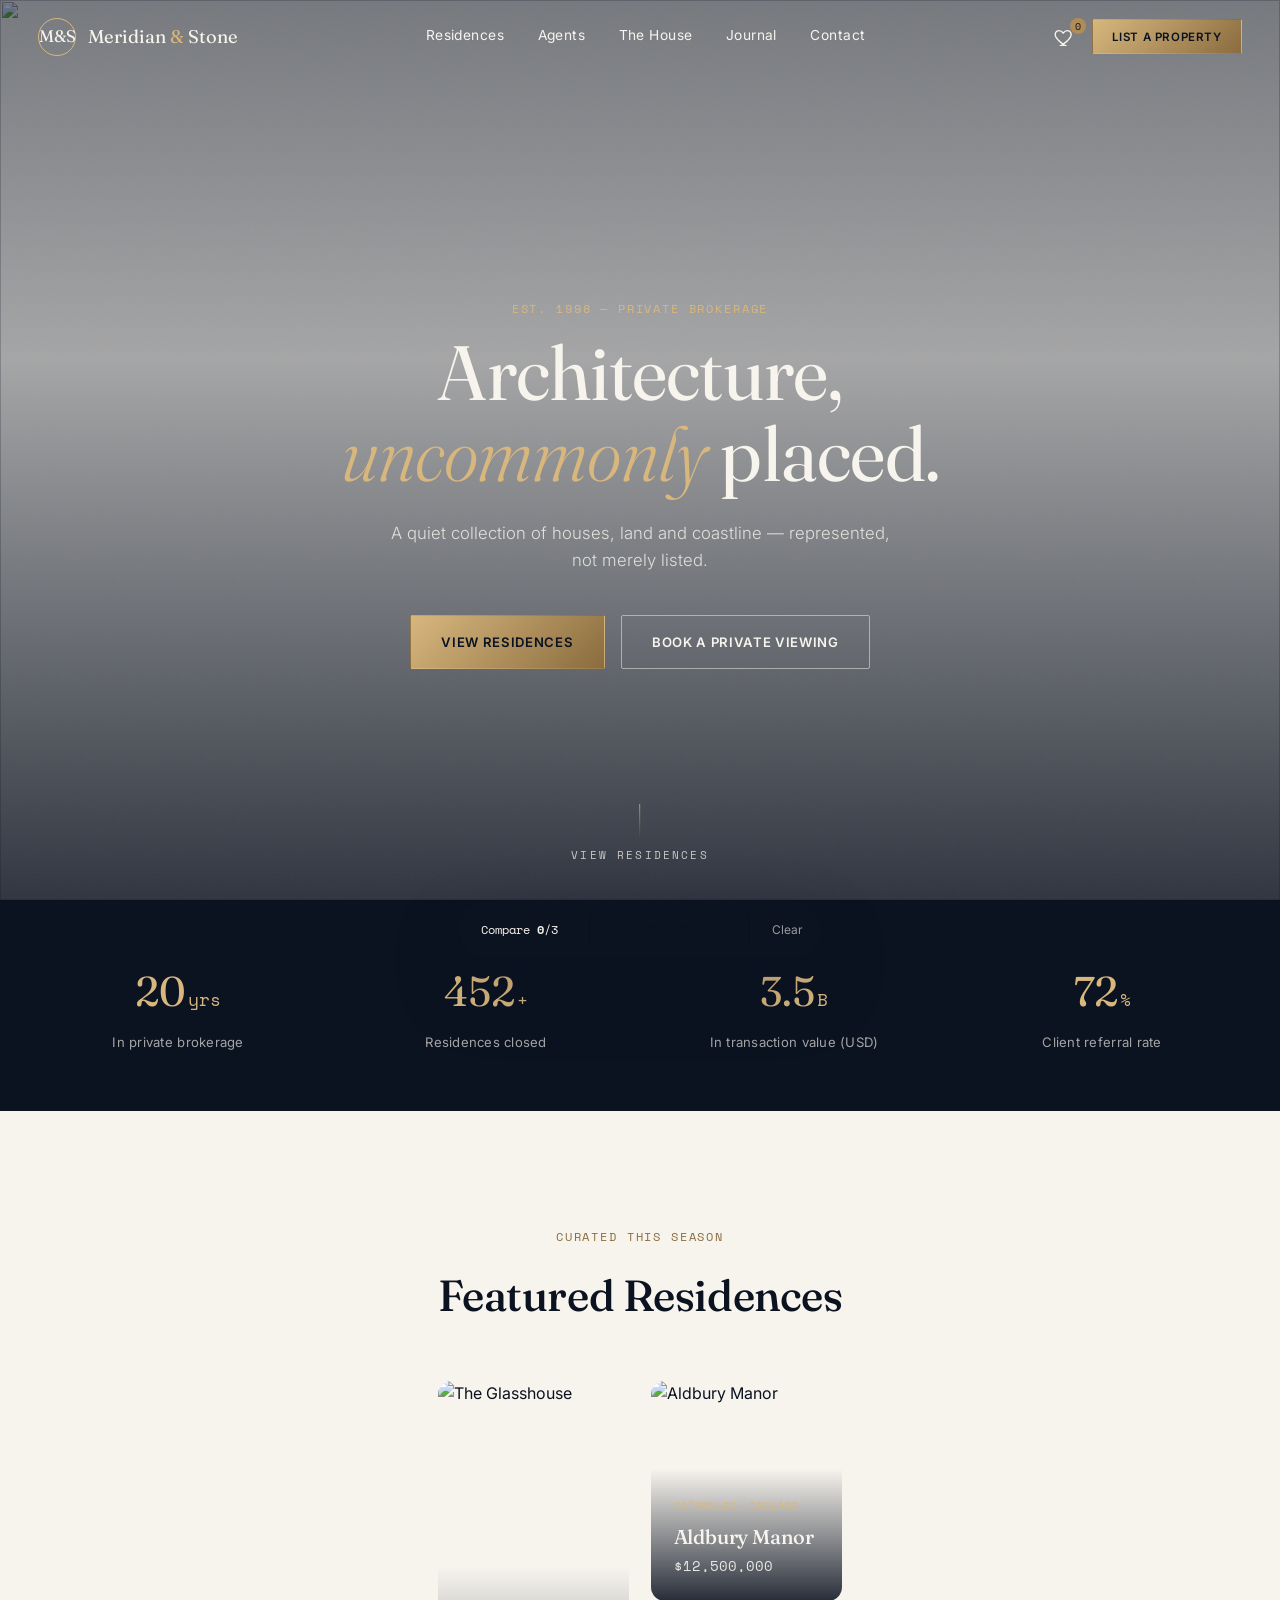
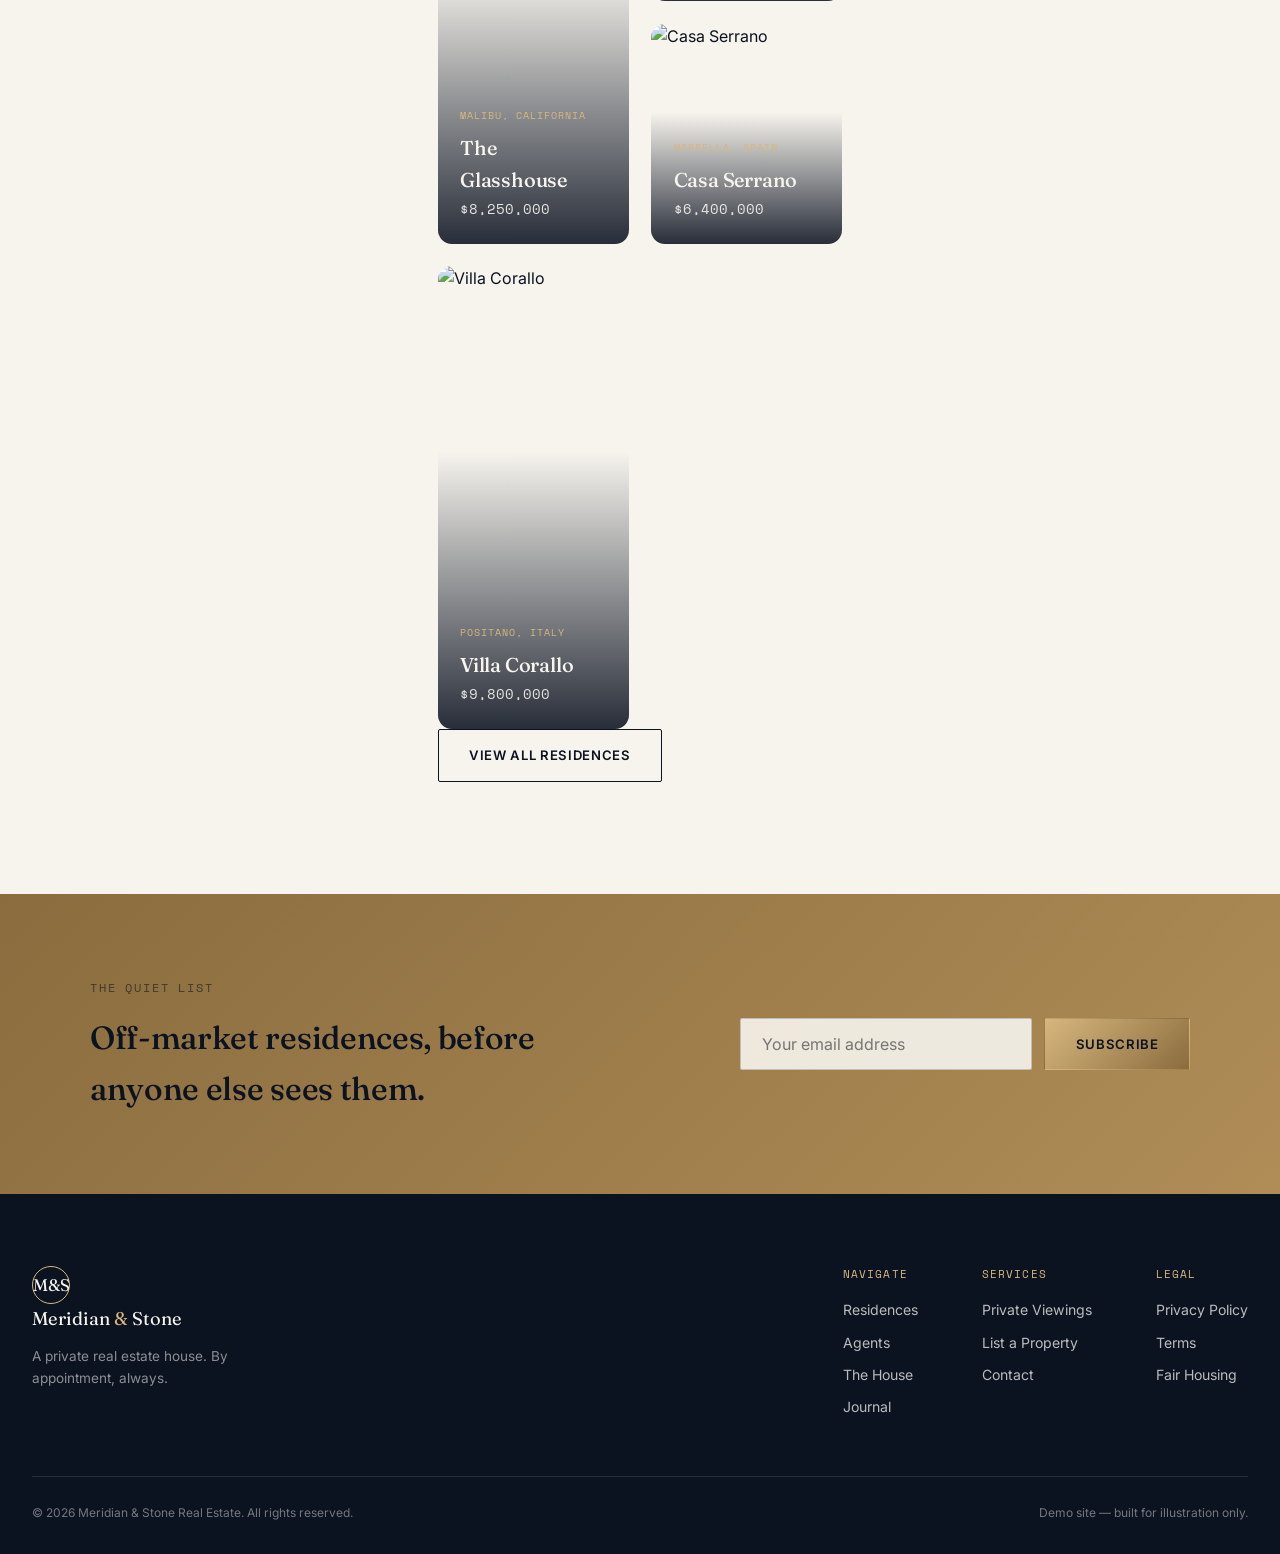
==== index.html @ effebbda "first commit" ====
<!DOCTYPE html>
<html lang="en">
<head>
<meta charset="UTF-8">
<meta name="viewport" content="width=device-width, initial-scale=1.0">
<title>Meridian &amp; Stone — Architecture, Uncommonly Placed</title>
<meta name="description" content="Meridian & Stone is a private real estate house representing the world's most considered residences.">

<!-- Google Fonts -->
<link rel="preconnect" href="https://fonts.googleapis.com">
<link rel="preconnect" href="https://fonts.gstatic.com" crossorigin>
<link href="https://fonts.googleapis.com/css2?family=Fraunces:ital,opsz,wght@0,9..144,300;0,9..144,400;0,9..144,500;0,9..144,600;1,9..144,400&family=Inter:wght@300;400;500;600;700&family=Space+Mono:wght@400;700&display=swap" rel="stylesheet">

<link rel="stylesheet" href="styles.css">
</head>
<body>

<!-- ============ LOADING SCREEN ============ -->
<div class="loader" id="loader" aria-hidden="true">
  <div class="loader__mark">
    <span class="loader__ring"></span>
    <span class="loader__glyph">M&amp;S</span>
  </div>
  <p class="loader__text">Meridian &amp; Stone</p>
</div>

<!-- ============ TOAST CONTAINER ============ -->
<div class="toast-stack" id="toastStack" aria-live="polite"></div>

<!-- ============ COMPARE DOCK ============ -->
<div class="compare-dock" id="compareDock">
  <div class="compare-dock__inner">
    <span class="compare-dock__label">Compare <strong id="compareCount">0</strong>/3</span>
    <div class="compare-dock__slots" id="compareSlots"></div>
    <button class="btn btn--ghost btn--sm" id="openCompareBtn">View comparison</button>
    <button class="compare-dock__clear" id="clearCompareBtn" aria-label="Clear comparison list">Clear</button>
  </div>
</div>

<!-- ============ NAVIGATION ============ -->
<header class="nav" id="siteNav">
  <div class="nav__inner">
    <a href="index.html" class="nav__brand">
      <span class="nav__mark">M&amp;S</span>
      <span class="nav__brandtext">Meridian <em>&amp;</em> Stone</span>
    </a>

    <nav class="nav__links" id="navLinks">
      <a href="listings.html" class="nav__link">Residences</a>
      <a href="agents.html" class="nav__link">Agents</a>
      <a href="about.html" class="nav__link">The House</a>
      <a href="journal.html" class="nav__link">Journal</a>
      <a href="contact.html" class="nav__link">Contact</a>
    </nav>

    <div class="nav__actions">
      <button class="icon-btn" id="favToggleBtn" title="View saved residences" aria-label="Saved residences">
        <svg viewBox="0 0 24 24"><path d="M12 21s-7.5-4.6-10-9.2C.4 8.4 2 5 5.4 5c2 0 3.4 1 4.6 2.6C11.2 6 12.6 5 14.6 5 18 5 19.6 8.4 18 11.8 15.5 16.4 8 21 8 21z" fill="none" stroke="currentColor" stroke-width="1.5"/></svg>
        <span class="icon-btn__count" id="favCount">0</span>
      </button>
      <button class="btn btn--brass btn--sm" id="listPropertyBtn">List a Property</button>
      <button class="nav__burger" id="navBurger" aria-label="Open menu"><span></span><span></span><span></span></button>
    </div>
  </div>
</header>

<!-- ============ HERO ============ -->
<section class="hero" id="top">
  <div class="hero__media">
    <img src="https://images.unsplash.com/photo-1600596542815-ffad4c1539a9?q=80&w=2400&auto=format&fit=crop" alt="" class="hero__img" id="heroImg">
    <div class="hero__overlay"></div>
  </div>
  <div class="hero__grain"></div>
  <div class="hero__content">
    <p class="eyebrow hero__eyebrow" data-reveal>Est. 1998 — Private Brokerage</p>
    <h1 class="hero__title" data-reveal>
      Architecture,<br><em>uncommonly</em> placed.
    </h1>
    <p class="hero__sub" data-reveal>
      A quiet collection of houses, land and coastline — represented, not merely listed.
    </p>
    <div class="hero__ctas" data-reveal>
      <a href="listings.html" class="btn btn--brass">View Residences</a>
      <a href="booking.html" class="btn btn--ghost-light">Book a Private Viewing</a>
    </div>
  </div>
  <a href="listings.html" class="hero__scroll" aria-label="View residences">
    <span></span> View Residences
  </a>
</section>

<!-- ============ STATS STRIP ============ -->
<section class="stats" id="stats">
  <div class="stats__inner">
    <div class="stat">
      <span class="stat__num" data-count="27">0</span><span class="stat__suffix">yrs</span>
      <p>In private brokerage</p>
    </div>
    <div class="stat">
      <span class="stat__num" data-count="612">0</span><span class="stat__suffix">+</span>
      <p>Residences closed</p>
    </div>
    <div class="stat">
      <span class="stat__num" data-count="4.8" data-decimal="1">0</span><span class="stat__suffix">B</span>
      <p>In transaction value (USD)</p>
    </div>
    <div class="stat">
      <span class="stat__num" data-count="98">0</span><span class="stat__suffix">%</span>
      <p>Client referral rate</p>
    </div>
  </div>
</section>

<!-- ============ FEATURED PROPERTIES ============ -->
<section class="section" id="featured">
  <div class="section__head" data-reveal>
    <p class="eyebrow">Curated This Season</p>
    <h2>Featured Residences</h2>
  </div>
  <div class="feature-grid" id="featuredGrid"></div>
  <div class="section__foot" data-reveal>
    <a href="listings.html" class="btn btn--outline">View All Residences</a>
  </div>
</section>

<!-- ============ NEWSLETTER ============ -->
<section class="newsletter">
  <div class="newsletter__inner" data-reveal>
    <div>
      <p class="eyebrow">The Quiet List</p>
      <h2>Off-market residences, before anyone else sees them.</h2>
    </div>
    <form class="newsletter__form" id="newsletterForm" novalidate>
      <input type="email" id="newsletterEmail" placeholder="Your email address" required>
      <button type="submit" class="btn btn--brass">Subscribe</button>
      <span class="field__error" data-error-for="newsletterEmail"></span>
    </form>
  </div>
</section>

<!-- ============ FOOTER ============ -->
<footer class="footer">
  <div class="footer__inner">
    <div class="footer__brand">
      <span class="nav__mark">M&amp;S</span>
      <span class="nav__brandtext">Meridian <em>&amp;</em> Stone</span>
      <p>A private real estate house. By appointment, always.</p>
    </div>
    <div class="footer__cols">
      <div>
        <h4>Navigate</h4>
        <a href="listings.html">Residences</a>
        <a href="agents.html">Agents</a>
        <a href="about.html">The House</a>
        <a href="journal.html">Journal</a>
      </div>
      <div>
        <h4>Services</h4>
        <a href="booking.html">Private Viewings</a>
        <a href="upload.html">List a Property</a>
        <a href="contact.html">Contact</a>
      </div>
      <div>
        <h4>Legal</h4>
        <a href="#">Privacy Policy</a>
        <a href="#">Terms</a>
        <a href="#">Fair Housing</a>
      </div>
    </div>
  </div>
  <div class="footer__bottom">
    <p>&copy; <span id="year"></span> Meridian &amp; Stone Real Estate. All rights reserved.</p>
    <p>Demo site — built for illustration only.</p>
  </div>
</footer>

<!-- ============ BACK TO TOP ============ -->
<button class="back-to-top" id="backToTop" aria-label="Back to top">
  <svg viewBox="0 0 24 24"><path d="M12 19V5M5 12l7-7 7 7" fill="none" stroke="currentColor" stroke-width="2" stroke-linecap="round" stroke-linejoin="round"/></svg>
</button>

<!-- ============ PROPERTY DETAIL MODAL ============ -->
<div class="modal" id="propertyModal" aria-hidden="true">
  <div class="modal__backdrop" data-close-modal></div>
  <div class="modal__panel modal__panel--property" role="dialog" aria-modal="true" aria-labelledby="modalTitle">
    <button class="modal__close" data-close-modal aria-label="Close">&times;</button>
    <div class="modal__body" id="modalBody"></div>
  </div>
</div>

<!-- ============ COMPARE MODAL ============ -->
<div class="modal" id="compareModal" aria-hidden="true">
  <div class="modal__backdrop" data-close-modal></div>
  <div class="modal__panel modal__panel--compare" role="dialog" aria-modal="true" aria-labelledby="compareTitle">
    <button class="modal__close" data-close-modal aria-label="Close">&times;</button>
    <h3 id="compareTitle">Compare Residences</h3>
    <div class="compare-table-wrap">
      <table class="compare-table" id="compareTable"></table>
    </div>
  </div>
</div>

<!-- ============ FAVORITES MODAL ============ -->
<div class="modal" id="favModal" aria-hidden="true">
  <div class="modal__backdrop" data-close-modal></div>
  <div class="modal__panel modal__panel--fav" role="dialog" aria-modal="true" aria-labelledby="favTitle">
    <button class="modal__close" data-close-modal aria-label="Close">&times;</button>
    <h3 id="favTitle">Saved Residences</h3>
    <div class="fav-grid" id="favGrid"></div>
    <p class="fav-empty" id="favEmpty" hidden>Nothing saved yet — tap the heart on any residence to keep it here.</p>
  </div>
</div>

<script src="script.js"></script>
</body>
</html>
---- styles.css ----
/* =========================================================
   MERIDIAN & STONE — LUXURY REAL ESTATE
   Design tokens: ink navy + brushed brass + warm ivory
   Type: Fraunces (display) / Inter (body) / Space Mono (data)
   ========================================================= */

:root{
  /* ---- Color tokens ---- */
  --ink:            #0B1220;
  --ink-2:          #121B2E;
  --ivory:          #F7F4EE;
  --ivory-dim:      #EDE8DD;
  --stone:          #E7E2D6;
  --charcoal:       #23262B;
  --brass:          #B08D57;
  --brass-light:    #D8B77E;
  --brass-dark:     #8A6C3E;
  --amber-glow:     #D8A657;
  --sage:           #6B7A73;
  --line:           rgba(11,18,32,0.10);
  --line-light:     rgba(247,244,238,0.18);

  /* ---- Type ---- */
  --font-display: 'Fraunces', serif;
  --font-body: 'Inter', sans-serif;
  --font-mono: 'Space Mono', monospace;

  /* ---- Elevation / glass ---- */
  --glass-bg: rgba(247,244,238,0.08);
  --glass-border: rgba(247,244,238,0.22);
  --shadow-soft: 0 20px 60px rgba(11,18,32,0.16);
  --shadow-lift: 0 30px 70px rgba(11,18,32,0.28);

  /* ---- Motion ---- */
  --ease: cubic-bezier(.16,.84,.32,1);
  --dur-fast: .25s;
  --dur-med: .55s;
  --dur-slow: .9s;

  --radius-sm: 6px;
  --radius-md: 14px;
  --radius-lg: 26px;
}

/* =========================================================
   RESET
   ========================================================= */
*,*::before,*::after{ box-sizing:border-box; }
html{ scroll-behavior:smooth; }
body{
  margin:0;
  font-family: var(--font-body);
  color: var(--ink);
  background: var(--ivory);
  line-height:1.6;
  -webkit-font-smoothing:antialiased;
  overflow-x:hidden;
  min-height:100vh;
  display:flex;
  flex-direction:column;
}
img{ max-width:100%; display:block; }
a{ color:inherit; text-decoration:none; }
button{ font-family:inherit; cursor:pointer; }
input,select,textarea{ font-family:inherit; font-size:1rem; }
ul{ margin:0; padding:0; list-style:none; }
h1,h2,h3,h4,h5{ font-family:var(--font-display); font-weight:500; margin:0; letter-spacing:-0.01em; }
p{ margin:0; }
:focus-visible{ outline:2px solid var(--brass); outline-offset:3px; }

@media (prefers-reduced-motion: reduce){
  *{ animation-duration:0.01ms !important; animation-iteration-count:1 !important; transition-duration:0.01ms !important; scroll-behavior:auto !important; }
}

.eyebrow{
  font-family: var(--font-mono);
  text-transform:uppercase;
  letter-spacing:0.16em;
  font-size:0.72rem;
  color:var(--brass-dark);
  margin-bottom:0.9rem;
  display:inline-block;
}

/* =========================================================
   LOADER
   ========================================================= */
.loader{
  position:fixed; inset:0; z-index:9999;
  background:var(--ink);
  display:flex; flex-direction:column; align-items:center; justify-content:center; gap:1.4rem;
  transition: opacity .7s var(--ease), visibility .7s var(--ease);
}
.loader.is-hidden{ opacity:0; visibility:hidden; pointer-events:none; }
.loader__mark{ position:relative; width:92px; height:92px; display:flex; align-items:center; justify-content:center; }
.loader__ring{
  position:absolute; inset:0; border-radius:50%;
  border:1px solid rgba(216,183,126,0.25);
  border-top-color:var(--brass-light);
  animation:spin 1.1s linear infinite;
}
.loader__glyph{ font-family:var(--font-display); color:var(--ivory); font-size:1.3rem; letter-spacing:0.05em; }
.loader__text{ font-family:var(--font-mono); color:var(--brass-light); letter-spacing:0.24em; font-size:0.7rem; text-transform:uppercase; }
@keyframes spin{ to{ transform:rotate(360deg); } }

/* =========================================================
   REVEAL ON SCROLL
   ========================================================= */
[data-reveal]{
  opacity:0; transform:translateY(28px);
  transition: opacity .9s var(--ease), transform .9s var(--ease);
}
[data-reveal].is-visible{ opacity:1; transform:none; }

/* =========================================================
   TOASTS
   ========================================================= */
.toast-stack{
  position:fixed; top:1.25rem; right:1.25rem; z-index:10000;
  display:flex; flex-direction:column; gap:0.6rem; align-items:flex-end;
}
.toast{
  background:var(--ink); color:var(--ivory);
  padding:0.9rem 1.2rem; border-radius:var(--radius-sm);
  font-size:0.88rem; box-shadow:var(--shadow-soft);
  display:flex; align-items:center; gap:0.6rem;
  border-left:3px solid var(--brass);
  transform:translateX(120%); opacity:0;
  transition: transform .5s var(--ease), opacity .5s var(--ease);
  max-width:320px;
}
.toast.is-shown{ transform:translateX(0); opacity:1; }
.toast--error{ border-left-color:#C1584A; }

/* =========================================================
   NAVIGATION
   ========================================================= */
.nav{
  position:fixed; top:0; left:0; right:0; z-index:1000;
  padding:1.1rem 0;
  transition: background .4s var(--ease), padding .4s var(--ease), box-shadow .4s var(--ease);
}
.nav::before{
  content:''; position:absolute; inset:0;
  background:transparent; transition: background .4s var(--ease), backdrop-filter .4s var(--ease);
  z-index:-1;
}
.nav.is-scrolled{ padding:0.65rem 0; box-shadow:0 8px 30px rgba(11,18,32,0.10); }
.nav.is-scrolled::before {
    background: rgba(247, 244, 238, 0.86);

    -webkit-backdrop-filter: blur(14px) saturate(140%);
    backdrop-filter: blur(14px) saturate(140%);
}
.nav.is-scrolled .nav__brandtext, .nav.is-scrolled .nav__link{ color:var(--ink); }
.nav.is-scrolled .nav__mark{ color:var(--ink); border-color:var(--ink); }
.nav.is-scrolled .icon-btn, .nav.is-scrolled .nav__burger span{ color:var(--ink); background:var(--ink); }

.nav__inner{
  max-width:1360px; margin:0 auto; padding:0 2.4rem;
  display:flex; align-items:center; justify-content:space-between; gap:2rem;
}
.nav__brand{ display:flex; align-items:center; gap:0.7rem; cursor:pointer; }
.nav__mark{
  font-family:var(--font-display); font-size:1.05rem; color:var(--ivory);
  border:1px solid var(--brass-light); border-radius:50%;
  width:38px; height:38px; display:flex; align-items:center; justify-content:center;
  transition:color .4s;
}
.nav__brandtext{ font-family:var(--font-display); font-size:1.15rem; color:var(--ivory); transition:color .4s; }
.nav__brandtext em{ font-style:normal; color:var(--brass-light); }

.nav__links{ display:flex; gap:2.1rem; }
.nav__link{
  font-size:0.86rem; letter-spacing:0.03em; color:var(--ivory);
  position:relative; padding-bottom:4px; transition:color .3s;
  cursor:pointer;
}
.nav__link::after{
  content:''; position:absolute; left:0; right:100%; bottom:0; height:1px; background:var(--brass);
  transition:right .35s var(--ease);
}
.nav__link:hover::after{ right:0; }

/* ===== ACTIVE LINK STYLING (Multi-page) ===== */
.nav__link.active {
  color: var(--brass-light) !important;
}
.nav__link.active::after {
  right: 0 !important;
  width: 100% !important;
}

/* ===== SCROLLED STATE ACTIVE LINK ===== */
.nav.is-scrolled .nav__link.active {
  color: var(--brass-dark) !important;
}
.nav.is-scrolled .nav__link.active::after {
  background: var(--brass-dark) !important;
}

.nav__actions{ display:flex; align-items:center; gap:1rem; }
.icon-btn{
  position:relative; background:none; border:none; color:var(--ivory); width:22px; height:22px; padding:0;
  transition:color .3s;
}
.icon-btn svg{ width:100%; height:100%; }
.icon-btn__count{
  position:absolute; top:-8px; right:-10px; background:var(--brass);
  color:var(--ink); font-family:var(--font-mono); font-size:0.6rem;
  width:16px; height:16px; border-radius:50%; display:flex; align-items:center; justify-content:center;
}
.nav__burger{ display:none; flex-direction:column; gap:5px; background:none; border:none; padding:6px; cursor:pointer; }
.nav__burger span{ width:22px; height:1.5px; background:var(--ivory); transition:background .3s; }

/* =========================================================
   BUTTONS
   ========================================================= */
.btn{
  display:inline-flex; align-items:center; justify-content:center; gap:0.5rem;
  padding:0.95rem 1.9rem; border-radius:2px; border:1px solid transparent;
  font-size:0.82rem; letter-spacing:0.05em; text-transform:uppercase; font-weight:600;
  cursor:pointer; position:relative; overflow:hidden;
  transition: transform .4s var(--ease), box-shadow .4s var(--ease), background .4s var(--ease), color .4s var(--ease), border-color .4s var(--ease);
}
.btn::before{
  content:''; position:absolute; inset:0; background:rgba(255,255,255,0.18);
  transform:translateX(-105%); transition:transform .55s var(--ease);
}
.btn:hover::before{ transform:translateX(105%); }
.btn:active{ transform:scale(0.97); }

.btn--brass{ background:linear-gradient(135deg, var(--brass-light), var(--brass-dark)); color:var(--ink); }
.btn--brass:hover{ box-shadow:0 12px 34px rgba(176,141,87,0.45); transform:translateY(-2px); }

.btn--ghost-light{ background:transparent; color:var(--ivory); border-color:rgba(247,244,238,0.5); }
.btn--ghost-light:hover{ background:rgba(247,244,238,0.1); border-color:var(--ivory); }

.btn--ghost{ background:transparent; color:var(--ink); border-color:var(--line); }
.btn--ghost:hover{ background:var(--ink); color:var(--ivory); }

.btn--outline{ background:transparent; color:var(--ink); border-color:var(--ink); }
.btn--outline:hover{ background:var(--ink); color:var(--ivory); }

.btn--sm{ padding:0.6rem 1.2rem; font-size:0.72rem; }
.btn--wide{ width:100%; padding:1.05rem; }

/* =========================================================
   HERO
   ========================================================= */
.hero{
  position:relative; min-height:100vh; display:flex; align-items:center; justify-content:center;
  overflow:hidden; color:var(--ivory); padding:8rem 2rem 4rem;
}
.hero__media{ position:absolute; inset:0; z-index:0; }
.hero__img{
  width:100%; height:100%; object-fit:cover;
  animation:heroZoom 22s ease-in-out infinite alternate;
}
@keyframes heroZoom{ from{ transform:scale(1); } to{ transform:scale(1.12); } }
.hero__overlay{
  position:absolute; inset:0;
  background:
    linear-gradient(180deg, rgba(11,18,32,0.55) 0%, rgba(11,18,32,0.35) 40%, rgba(11,18,32,0.85) 100%);
}
.hero__grain{
  position:absolute; inset:0; z-index:1; pointer-events:none; opacity:0.05;
  background-image:url("data:image/svg+xml,%3Csvg xmlns='http://www.w3.org/2000/svg' width='120' height='120'%3E%3Cfilter id='n'%3E%3CfeTurbulence type='fractalNoise' baseFrequency='0.85' numOctaves='2' stitchTiles='stitch'/%3E%3C/filter%3E%3Crect width='100%25' height='100%25' filter='url(%23n)'/%3E%3C/svg%3E");
}
.hero__content{ position:relative; z-index:2; max-width:820px; text-align:center; }
.hero__eyebrow{ color:var(--brass-light); }
.hero__title{
  font-size:clamp(2.6rem, 6vw, 5rem); line-height:1.05; font-weight:400;
}
.hero__title em{ font-style:italic; color:var(--brass-light); font-weight:300; }
.hero__sub{
  margin:1.6rem auto 0; max-width:520px; font-size:1.05rem; color:rgba(247,244,238,0.82); font-weight:300;
}
.hero__ctas{ display:flex; gap:1rem; justify-content:center; margin-top:2.6rem; flex-wrap:wrap; }

.hero__scroll{
  position:absolute; bottom:2.2rem; left:50%; transform:translateX(-50%);
  z-index:2; color:var(--ivory); font-family:var(--font-mono); font-size:0.68rem;
  letter-spacing:0.2em; text-transform:uppercase; display:flex; flex-direction:column; align-items:center; gap:0.6rem;
  opacity:0.75;
}
.hero__scroll span{
  width:1px; height:34px; background:linear-gradient(var(--brass-light), transparent);
  animation:scrollLine 1.8s ease-in-out infinite;
}
@keyframes scrollLine{ 0%{ transform:scaleY(0); transform-origin:top; } 50%{ transform:scaleY(1); transform-origin:top; } 51%{ transform-origin:bottom; } 100%{ transform:scaleY(0); transform-origin:bottom; } }

/* --- Search bar (signature glass element) --- */
.searchbar {
    position: relative;
    z-index: 3;

    margin-top: 3.2rem;

    display: flex;
    align-items: stretch;

    background: var(--glass-bg);
    border: 1px solid var(--glass-border);

    -webkit-backdrop-filter: blur(18px) saturate(160%);
    backdrop-filter: blur(18px) saturate(160%);

    border-radius: 100px;
    padding: 0.5rem 0.6rem 0.5rem 1.6rem;

    max-width: 920px;
    width: calc(100% - 2rem);

    box-shadow: var(--shadow-soft);
}
.searchbar__field{ display:flex; flex-direction:column; padding:0.4rem 1.2rem; flex:1; min-width:0; }
.searchbar__field label{ font-family:var(--font-mono); font-size:0.6rem; text-transform:uppercase; letter-spacing:0.12em; color:var(--brass-light); margin-bottom:2px; }
.searchbar__field input, .searchbar__field select{
  background:none; border:none; color:var(--ivory); font-size:0.88rem; padding:0; width:100%;
}
.searchbar__field input::placeholder{ color:rgba(247,244,238,0.5); }
.searchbar__field select{ appearance:none; }
.searchbar__field select option{ color:var(--ink); }
.searchbar__div{ width:1px; background:rgba(247,244,238,0.2); margin:0.5rem 0; }
.searchbar__submit{
  border:none; background:linear-gradient(135deg, var(--brass-light), var(--brass-dark));
  color:var(--ink); width:52px; height:52px; border-radius:50%; flex-shrink:0;
  display:flex; align-items:center; justify-content:center; transition:transform .3s var(--ease);
}
.searchbar__submit svg{ width:19px; height:19px; }
.searchbar__submit:hover{ transform:scale(1.08) rotate(8deg); }

/* =========================================================
   STATS STRIP
   ========================================================= */
.stats{ background:var(--ink); color:var(--ivory); padding:3.6rem 2rem; }
.stats__inner{
  max-width:1200px; margin:0 auto;
  display:grid; grid-template-columns:repeat(4,1fr); gap:2rem; text-align:center;
}
.stat{ position:relative; }
.stat__num{ font-family:var(--font-display); font-size:2.6rem; color:var(--brass-light); }
.stat__suffix{ font-family:var(--font-mono); font-size:1.1rem; color:var(--brass-light); margin-left:2px; }
.stat p{ margin-top:0.5rem; font-size:0.82rem; color:rgba(247,244,238,0.65); letter-spacing:0.02em; }

/* =========================================================
   SECTION GENERICS
   ========================================================= */
.section{ padding:7rem 2rem; max-width:1360px; margin:0 auto; }
.section--stone{ background:var(--ivory-dim); max-width:none; }
.section--stone > *{ max-width:1360px; margin-left:auto; margin-right:auto; }
.section--tight{ padding-top:3rem; padding-bottom:3rem; }
.section__head{ max-width:640px; margin:0 auto 3.2rem; text-align:center; }
.section__head h2{ font-size:clamp(1.9rem,3.4vw,2.8rem); }
.section__head--row{ display:flex; justify-content:space-between; align-items:flex-end; text-align:left; max-width:none; }
.section__lede{ margin-top:0.8rem; color:var(--sage); font-size:0.95rem; }

/* =========================================================
   FEATURED GRID (magazine asymmetric)
   ========================================================= */
.feature-grid{
  display:grid; grid-template-columns:repeat(4, 1fr); grid-auto-rows:220px; gap:1.4rem;
}
.feature-card{
  position:relative; border-radius:var(--radius-md); overflow:hidden; grid-column:span 2; grid-row:span 1;
  cursor:pointer;
}
.feature-card:nth-child(1){ grid-column:span 2; grid-row:span 2; }
.feature-card:nth-child(4){ grid-column:span 2; grid-row:span 2; }
.feature-card img{ width:100%; height:100%; object-fit:cover; transition:transform .8s var(--ease); }
.feature-card::after{
  content:''; position:absolute; inset:0;
  background:linear-gradient(180deg, rgba(11,18,32,0) 40%, rgba(11,18,32,0.88) 100%);
  transition:opacity .4s;
}
.feature-card:hover img{ transform:scale(1.09); }
.feature-card__info{
  position:absolute; left:0; right:0; bottom:0; padding:1.4rem; z-index:2; color:var(--ivory);
}
.feature-card__tag{ font-family:var(--font-mono); font-size:0.62rem; text-transform:uppercase; letter-spacing:0.1em; color:var(--brass-light); }
.feature-card__title{ font-size:1.25rem; margin-top:0.3rem; }
.feature-card__price{ font-family:var(--font-mono); font-size:0.85rem; margin-top:0.3rem; color:var(--ivory); opacity:0.9; }

/* =========================================================
   FILTERS
   ========================================================= */
.filters{
  max-width:1360px; margin:0 auto 3rem; padding:1.6rem; background:var(--ivory);
  border-radius:var(--radius-md); border:1px solid var(--line); box-shadow:0 12px 40px rgba(11,18,32,0.06);
}
.filters__row{ display:flex; gap:0.9rem; flex-wrap:wrap; }
.filters__row + .filters__row{ margin-top:1rem; align-items:center; }
.filters__input, .filters__select{
  padding:0.85rem 1.1rem; border:1px solid var(--line); border-radius:var(--radius-sm);
  background:var(--ivory-dim); flex:1; min-width:160px; font-size:0.88rem;
}
.filters__input{ flex:2; min-width:220px; }
.filters__rangelabel{ font-size:0.82rem; color:var(--sage); font-family:var(--font-mono); white-space:nowrap; }
.filters__row--range{ gap:1.2rem; }
.filters__row--range input[type="range"]{ flex:1; accent-color:var(--brass); }
.filters__reset{
  background:none; border:1px solid var(--line); padding:0.6rem 1.1rem; border-radius:var(--radius-sm);
  font-size:0.78rem; color:var(--ink); transition:all .3s;
}
.filters__reset:hover{ background:var(--ink); color:var(--ivory); border-color:var(--ink); }
.filters__count{ margin-top:0.9rem; font-size:0.8rem; color:var(--sage); font-family:var(--font-mono); }

/* =========================================================
   LISTING / PROPERTY CARDS
   ========================================================= */
.listing-grid, .rail-inner{
  display:grid; grid-template-columns:repeat(3, 1fr); gap:2rem;
}
.rail{ display:flex; gap:1.6rem; overflow-x:auto; padding-bottom:1rem; scroll-snap-type:x proximity; }
.rail .property-card{ min-width:300px; scroll-snap-align:start; }

.property-card{
  background:var(--ivory); border-radius:var(--radius-md); overflow:hidden; position:relative;
  box-shadow:0 10px 30px rgba(11,18,32,0.06);
  transition: transform .55s var(--ease), box-shadow .55s var(--ease);
  border:1px solid var(--line);
  opacity:0; transform:translateY(30px);
  animation:cardIn .7s var(--ease) forwards;
}
@keyframes cardIn{ to{ opacity:1; transform:none; } }
.property-card:hover{
  transform:translateY(-10px);
  box-shadow: var(--shadow-lift), 0 0 0 1px rgba(176,141,87,0.25), 0 0 40px rgba(216,166,87,0.25);
}
.property-card__media{ position:relative; height:230px; overflow:hidden; }
.property-card__media img{ width:100%; height:100%; object-fit:cover; transition:transform .8s var(--ease); }
.property-card:hover .property-card__media img{ transform:scale(1.12); }
.property-card__badge{
  position:absolute; top:0.9rem; left:0.9rem; background:var(--ink); color:var(--ivory);
  font-family:var(--font-mono); font-size:0.62rem; text-transform:uppercase; letter-spacing:0.08em;
  padding:0.4rem 0.7rem; border-radius:2px;
}
.property-card__price-tag{
  position:absolute; top:0; right:0; background:linear-gradient(135deg, var(--brass-light), var(--brass-dark));
  color:var(--ink); font-family:var(--font-mono); font-size:0.78rem; font-weight:700;
  padding:0.55rem 1rem 0.55rem 1.3rem;
  clip-path:polygon(14px 0, 100% 0, 100% 100%, 0 100%);
}
.property-card__fav {
    position: absolute;
    bottom: 0.9rem;
    right: 0.9rem;
    width: 38px;
    height: 38px;
    border-radius: 50%;

    background: rgba(247, 244, 238, 0.85);

    -webkit-backdrop-filter: blur(6px);
    backdrop-filter: blur(6px);

    border: none;

    display: flex;
    align-items: center;
    justify-content: center;

    color: var(--ink);

    transition: transform 0.3s var(--ease), background 0.3s;
}
.property-card__fav svg{ width:18px; height:18px; transition:fill .3s, stroke .3s; }
.property-card__fav:hover{ transform:scale(1.12); }
.property-card__fav.is-active svg{ fill:#C1584A; stroke:#C1584A; }

.property-card__body{ padding:1.5rem; }
.property-card__loc{ font-family:var(--font-mono); font-size:0.7rem; text-transform:uppercase; letter-spacing:0.08em; color:var(--brass-dark); }
.property-card__title{ font-size:1.28rem; margin-top:0.4rem; }
.property-card__specs{
  display:flex; gap:1rem; margin-top:0.9rem; padding-top:0.9rem; border-top:1px solid var(--line);
  font-size:0.8rem; color:var(--sage); flex-wrap:wrap;
}
.property-card__specs span{ display:flex; align-items:center; gap:0.35rem; }
.property-card__footer{ display:flex; align-items:center; justify-content:space-between; margin-top:1.2rem; gap:0.6rem; }
.property-card__price{ font-family:var(--font-mono); font-weight:700; font-size:1.05rem; }
.property-card__actions{ display:flex; gap:0.5rem; }
.property-card__actions button{
  border:1px solid var(--line); background:none; border-radius:var(--radius-sm);
  padding:0.5rem 0.8rem; font-size:0.72rem; text-transform:uppercase; letter-spacing:0.04em;
  transition:all .3s var(--ease); color:var(--ink);
}
.property-card__actions button:hover{ background:var(--ink); color:var(--ivory); border-color:var(--ink); }
.property-card__actions button.is-active{ background:var(--brass); color:var(--ink); border-color:var(--brass); }

.listing-empty{ text-align:center; padding:3rem 0; color:var(--sage); }
.listing-more{ text-align:center; margin-top:3rem; }

/* =========================================================
   COMPARE DOCK
   ========================================================= */
.compare-dock{
  position:fixed; left:50%; bottom:1.4rem; transform:translate(-50%, 140%);
  z-index:900; transition:transform .5s var(--ease);
}
.compare-dock.is-visible{ transform:translate(-50%, 0); }
.compare-dock__inner{
  background:var(--ink); color:var(--ivory); border-radius:100px;
  padding:0.7rem 0.8rem 0.7rem 1.4rem; display:flex; align-items:center; gap:1rem;
  box-shadow:var(--shadow-lift);
}
.compare-dock__label{ font-family:var(--font-mono); font-size:0.78rem; white-space:nowrap; }
.compare-dock__slots{ display:flex; gap:0.4rem; }
.compare-dock__slots span{
  width:34px; height:34px; border-radius:50%; overflow:hidden; border:1px solid var(--brass-light);
}
.compare-dock__slots img{ width:100%; height:100%; object-fit:cover; }
.compare-dock__clear{ background:none; border:none; color:rgba(247,244,238,0.6); font-size:0.75rem; }
.compare-dock__clear:hover{ color:var(--ivory); }

/* =========================================================
   MAP
   ========================================================= */
.map-wrap{ display:grid; grid-template-columns:2.2fr 1fr; gap:1.6rem; }
.map-frame{ width:100%; height:460px; border:0; border-radius:var(--radius-md); filter:grayscale(0.15) contrast(1.05); }
.map-legend{ background:var(--ink); color:var(--ivory); border-radius:var(--radius-md); padding:1.6rem; }
.map-legend__title{ font-family:var(--font-mono); font-size:0.7rem; text-transform:uppercase; letter-spacing:0.1em; color:var(--brass-light); margin-bottom:1rem; }
.map-legend__list{ display:flex; flex-direction:column; gap:0.8rem; }
.map-legend__item{
  display:flex; justify-content:space-between; padding-bottom:0.8rem; border-bottom:1px solid rgba(247,244,238,0.14);
  font-size:0.85rem; cursor:pointer; transition:color .3s;
}
.map-legend__item:hover{ color:var(--brass-light); }
.map-legend__item span{ font-family:var(--font-mono); font-size:0.75rem; color:rgba(247,244,238,0.6); }

/* =========================================================
   AGENTS
   ========================================================= */
.agents-grid{ display:grid; grid-template-columns:repeat(4, 1fr); gap:1.8rem; }
.agent-card{
  background:var(--ivory); border-radius:var(--radius-md); overflow:hidden; text-align:center;
  border:1px solid var(--line); transition:transform .5s var(--ease), box-shadow .5s var(--ease);
}
.agent-card:hover{ transform:translateY(-8px); box-shadow:var(--shadow-lift); }
.agent-card__media{ height:260px; overflow:hidden; }
.agent-card__media img{ width:100%; height:100%; object-fit:cover; transition:transform .7s var(--ease); }
.agent-card:hover .agent-card__media img{ transform:scale(1.08); }
.agent-card__body{ padding:1.4rem; }
.agent-card__name{ font-size:1.1rem; }
.agent-card__role{ font-family:var(--font-mono); font-size:0.7rem; text-transform:uppercase; letter-spacing:0.08em; color:var(--brass-dark); margin-top:0.3rem; }
.agent-card__stat{ font-size:0.8rem; color:var(--sage); margin-top:0.7rem; }
.agent-card__contact{ display:flex; justify-content:center; gap:0.6rem; margin-top:1rem; }
.agent-card__contact a{
  width:32px; height:32px; border-radius:50%; border:1px solid var(--line);
  display:flex; align-items:center; justify-content:center; transition:all .3s;
}
.agent-card__contact a:hover{ background:var(--brass); border-color:var(--brass); }
.agent-card__contact svg{ width:14px; height:14px; }

/* =========================================================
   ABOUT
   ========================================================= */
.about__story{ display:grid; grid-template-columns:1fr 1fr; gap:4rem; align-items:center; margin-bottom:7rem; }
.about__story-media{ border-radius:var(--radius-lg); overflow:hidden; height:520px; }
.about__story-media img{ width:100%; height:100%; object-fit:cover; }
.about__story-copy h2{ font-size:clamp(1.8rem,3vw,2.4rem); margin-bottom:1.3rem; }
.about__story-copy p{ color:var(--sage); margin-bottom:1rem; }
.about__signature{ margin-top:2rem; padding-top:1.5rem; border-top:1px solid var(--line); }
.about__signature span{ display:block; font-family:var(--font-mono); font-size:0.7rem; text-transform:uppercase; color:var(--brass-dark); }
.about__signature strong{ font-family:var(--font-display); font-size:1.3rem; font-weight:400; }

.team{ margin-bottom:7rem; }
.team-grid{ display:grid; grid-template-columns:repeat(4,1fr); gap:1.6rem; }
.team-card{ text-align:center; }
.team-card__media{ width:140px; height:140px; border-radius:50%; overflow:hidden; margin:0 auto 1rem; border:2px solid var(--brass-light); }
.team-card__media img{ width:100%; height:100%; object-fit:cover; }
.team-card__name{ font-size:1.05rem; }
.team-card__role{ font-family:var(--font-mono); font-size:0.68rem; text-transform:uppercase; color:var(--brass-dark); margin-top:0.2rem; }

.testimonials{ margin-bottom:7rem; }
.testimonial-carousel{ display:flex; align-items:center; gap:1.5rem; max-width:760px; margin:0 auto; }
.testimonial-track{ position:relative; flex:1; min-height:210px; }
.testimonial-slide{
  position:absolute; inset:0; opacity:0; transform:translateX(30px);
  transition:opacity .6s var(--ease), transform .6s var(--ease); text-align:center;
  pointer-events:none;
}
.testimonial-slide.is-active{ opacity:1; transform:none; pointer-events:auto; }
.testimonial-slide p{ font-family:var(--font-display); font-size:1.3rem; font-style:italic; color:var(--ink); line-height:1.5; }
.testimonial-slide strong{ display:block; margin-top:1.2rem; font-family:var(--font-body); font-weight:600; font-size:0.9rem; }
.testimonial-slide em{ font-style:normal; color:var(--sage); font-size:0.8rem; }
.carousel-arrow{
  width:44px; height:44px; border-radius:50%; border:1px solid var(--line); background:var(--ivory);
  flex-shrink:0; transition:all .3s;
}
.carousel-arrow:hover{ background:var(--ink); color:var(--ivory); border-color:var(--ink); }
.carousel-dots{ display:flex; justify-content:center; gap:0.5rem; margin-top:1.5rem; }
.carousel-dots span{ width:7px; height:7px; border-radius:50%; background:var(--line); cursor:pointer; transition:background .3s; }
.carousel-dots span.is-active{ background:var(--brass); }

.faq-list{ max-width:760px; margin:0 auto; }
.faq-item{ border-bottom:1px solid var(--line); }
.faq-q{
  width:100%; text-align:left; background:none; border:none; padding:1.4rem 0;
  display:flex; justify-content:space-between; align-items:center; font-size:1rem; font-weight:500;
}
.faq-q .plus{ font-size:1.4rem; color:var(--brass); transition:transform .35s var(--ease); font-family:var(--font-mono); }
.faq-item.is-open .plus{ transform:rotate(45deg); }
.faq-a{ max-height:0; overflow:hidden; transition:max-height .45s var(--ease); }
.faq-a p{ padding-bottom:1.4rem; color:var(--sage); font-size:0.92rem; }

/* =========================================================
   JOURNAL
   ========================================================= */
.journal-grid{ display:grid; grid-template-columns:repeat(3,1fr); gap:2rem; }
.journal-card{ background:var(--ivory); border-radius:var(--radius-md); overflow:hidden; border:1px solid var(--line); transition:transform .5s var(--ease), box-shadow .5s var(--ease); }
.journal-card:hover{ transform:translateY(-8px); box-shadow:var(--shadow-lift); }
.journal-card__media{ height:200px; overflow:hidden; }
.journal-card__media img{ width:100%; height:100%; object-fit:cover; transition:transform .7s var(--ease); }
.journal-card:hover .journal-card__media img{ transform:scale(1.08); }
.journal-card__body{ padding:1.4rem; }
.journal-card__meta{ font-family:var(--font-mono); font-size:0.65rem; text-transform:uppercase; letter-spacing:0.08em; color:var(--brass-dark); }
.journal-card__title{ font-size:1.15rem; margin-top:0.5rem; }
.journal-card__excerpt{ font-size:0.85rem; color:var(--sage); margin-top:0.6rem; }
.journal-card__link{ display:inline-block; margin-top:1rem; font-size:0.78rem; text-transform:uppercase; letter-spacing:0.05em; border-bottom:1px solid var(--ink); }

/* =========================================================
   BOOKING
   ========================================================= */
.booking{ display:grid; grid-template-columns:1fr 1.2fr; gap:4rem; background:var(--ink); color:var(--ivory); border-radius:var(--radius-lg); max-width:1360px; margin:0 auto; padding:2.5rem; }
.booking__copy h2{ font-size:clamp(1.8rem,3vw,2.4rem); color:var(--ivory); margin-bottom:1rem; }
.booking__copy p{ color:rgba(247,244,238,0.7); }
.booking__list{ margin-top:1.6rem; display:flex; flex-direction:column; gap:0.7rem; }
.booking__list li{ padding-left:1.4rem; position:relative; font-size:0.9rem; color:rgba(247,244,238,0.85); }
.booking__list li::before{ content:'—'; position:absolute; left:0; color:var(--brass-light); }

.booking__form {
    background: rgba(247, 244, 238, 0.05);
    border: 1px solid rgba(247, 244, 238, 0.14);
    border-radius: var(--radius-md);
    padding: 2rem;

    -webkit-backdrop-filter: blur(6px);
    backdrop-filter: blur(6px);
}
.booking__form-selected{ font-family:var(--font-mono); font-size:0.78rem; color:var(--brass-light); margin-bottom:1.4rem; }

/* =========================================================
   FORMS (shared)
   ========================================================= */
.form-grid{ display:grid; grid-template-columns:1fr 1fr; gap:1.2rem; }
.field{ display:flex; flex-direction:column; gap:0.4rem; }
.field--full{ grid-column:1 / -1; }
.field label{ font-family:var(--font-mono); font-size:0.68rem; text-transform:uppercase; letter-spacing:0.08em; color:var(--brass-light); }
.section .field label, .contact .field label{ color:var(--brass-dark); }
.field input, .field select, .field textarea{
  background:rgba(247,244,238,0.06); border:1px solid rgba(247,244,238,0.18); border-radius:var(--radius-sm);
  padding:0.85rem 1rem; color:var(--ivory); resize:vertical; transition:border-color .3s;
}
.field input:focus, .field select:focus, .field textarea:focus{ border-color:var(--brass-light); }
.section .field input, .section .field select, .section .field textarea, .contact .field input, .contact .field textarea, .upload-form .field input, .upload-form .field select, .upload-form .field textarea{
  background:var(--ivory); border:1px solid var(--line); color:var(--ink);
}
.section .field input:focus, .section .field select:focus, .section .field textarea:focus{ border-color:var(--brass); }
.field__error{ font-size:0.72rem; color:#C1584A; min-height:0.9rem; display:block; }
.field.has-error input, .field.has-error select, .field.has-error textarea{ border-color:#C1584A !important; }

.upload-form, .contact__form{ background:var(--ivory); border:1px solid var(--line); border-radius:var(--radius-md); padding:2.2rem; max-width:820px; margin:0 auto; box-shadow:0 12px 40px rgba(11,18,32,0.06); }
.upload-preview{ display:flex; gap:0.7rem; flex-wrap:wrap; margin-top:0.8rem; }
.upload-preview img{ width:72px; height:72px; object-fit:cover; border-radius:var(--radius-sm); border:1px solid var(--line); }

/* =========================================================
   NEWSLETTER
   ========================================================= */
.newsletter{ background:linear-gradient(135deg, var(--brass-dark), var(--brass)); padding:5rem 2rem; }
.newsletter__inner{ max-width:1100px; margin:0 auto; display:flex; justify-content:space-between; align-items:center; gap:3rem; flex-wrap:wrap; }
.newsletter h2{ color:var(--ink); font-size:clamp(1.5rem,2.6vw,2rem); max-width:480px; }
.newsletter .eyebrow{ color:rgba(11,18,32,0.6); }
.newsletter__form{ display:flex; gap:0.8rem; position:relative; flex-wrap:wrap; }
.newsletter__form input{ padding:0.95rem 1.3rem; border-radius:2px; border:1px solid rgba(11,18,32,0.2); min-width:260px; background:rgba(247,244,238,0.9); }
.newsletter__form .field__error{ position:absolute; bottom:-1.4rem; left:0; }

/* =========================================================
   CONTACT
   ========================================================= */
.contact__grid{ display:grid; grid-template-columns:1.3fr 1fr; gap:3rem; }
.contact__side{ display:flex; flex-direction:column; gap:1.6rem; }
.contact__card{ background:var(--ink); color:var(--ivory); padding:1.8rem; border-radius:var(--radius-md); }
.contact__card h3{ color:var(--brass-light); margin-bottom:0.8rem; font-size:1.1rem; }
.contact__card p{ font-size:0.9rem; color:rgba(247,244,238,0.75); margin-bottom:0.5rem; }
.contact__socials{ display:grid; grid-template-columns:1fr 1fr; gap:0.8rem; }
.social-btn{
  display:flex; align-items:center; gap:0.6rem; padding:0.9rem 1rem; border-radius:var(--radius-sm);
  border:1px solid var(--line); font-size:0.82rem; font-weight:500; transition:all .35s var(--ease);
}
.social-btn svg{ width:18px; height:18px; }
.social-btn--email:hover{ background:#3B4B63; color:#fff; border-color:#3B4B63; }
.social-btn--whatsapp:hover{ background:#25D366; color:#fff; border-color:#25D366; }
.social-btn--snap:hover{ background:#FFFC00; color:#111; border-color:#FFFC00; }
.social-btn--insta:hover{ background:linear-gradient(45deg,#f09433,#e6683c,#dc2743,#cc2366,#bc1888); color:#fff; border-color:transparent; }
.social-btn--x:hover{ background:#000; color:#fff; border-color:#000; }

/* =========================================================
   FOOTER
   ========================================================= */
.footer{ background:var(--ink); color:var(--ivory); padding:4.5rem 2rem 2rem; margin-top:auto; }
.footer__inner{ max-width:1360px; margin:0 auto; display:flex; justify-content:space-between; gap:3rem; flex-wrap:wrap; padding-bottom:3rem; border-bottom:1px solid rgba(247,244,238,0.12); }
.footer__brand p{ margin-top:0.8rem; color:rgba(247,244,238,0.55); font-size:0.85rem; max-width:260px; }
.footer__cols{ display:flex; gap:4rem; flex-wrap:wrap; }
.footer__cols h4{ font-family:var(--font-mono); font-size:0.68rem; text-transform:uppercase; letter-spacing:0.1em; color:var(--brass-light); margin-bottom:1rem; }
.footer__cols a{ display:block; margin-bottom:0.6rem; font-size:0.88rem; color:rgba(247,244,238,0.75); transition:color .3s; cursor:pointer; }
.footer__cols a:hover{ color:var(--brass-light); }
.footer__bottom{ max-width:1360px; margin:1.6rem auto 0; display:flex; justify-content:space-between; font-size:0.75rem; color:rgba(247,244,238,0.45); flex-wrap:wrap; gap:0.5rem; }

/* =========================================================
   BACK TO TOP
   ========================================================= */
.back-to-top{
  position:fixed; bottom:1.6rem; right:1.6rem; z-index:800;
  width:48px; height:48px; border-radius:50%; border:none;
  background:var(--ink); color:var(--brass-light);
  display:flex; align-items:center; justify-content:center;
  opacity:0; visibility:hidden; transform:translateY(20px);
  transition:all .4s var(--ease); box-shadow:var(--shadow-soft);
}
.back-to-top.is-visible{ opacity:1; visibility:visible; transform:none; }
.back-to-top svg{ width:18px; height:18px; }
.back-to-top:hover{ background:var(--brass); color:var(--ink); }

/* =========================================================
   MODALS
   ========================================================= */
.modal{ position:fixed; inset:0; z-index:2000; display:flex; align-items:center; justify-content:center; padding:2rem;
  opacity:0; visibility:hidden; transition:opacity .4s var(--ease), visibility .4s var(--ease); }
.modal.is-open{ opacity:1; visibility:visible; }
.modal__backdrop {
    position: absolute;
    inset: 0;
    background: rgba(11, 18, 32, 0.7);

    -webkit-backdrop-filter: blur(6px);
    backdrop-filter: blur(6px);
}
.modal__panel{
  position:relative; background:var(--ivory); border-radius:var(--radius-lg); max-width:1000px; width:100%;
  max-height:88vh; overflow-y:auto; padding:2.4rem;
  transform:translateY(30px) scale(0.98); transition:transform .45s var(--ease);
  box-shadow:var(--shadow-lift);
}
.modal.is-open .modal__panel{ transform:none; }
.modal__close{
  position:absolute; top:1.2rem; right:1.2rem; width:38px; height:38px; border-radius:50%;
  background:var(--ivory-dim); border:none; font-size:1.4rem; line-height:1; z-index:5; color:var(--ink);
  transition:all .3s;
}
.modal__close:hover{ background:var(--ink); color:var(--ivory); }

/* property modal content */
.pm-gallery{ position:relative; border-radius:var(--radius-md); overflow:hidden; height:420px; margin-bottom:1rem; }
.pm-gallery img{ width:100%; height:100%; object-fit:cover; }
.pm-thumbs{ display:flex; gap:0.6rem; margin-bottom:2rem; overflow-x:auto; }
.pm-thumbs img{ width:88px; height:64px; object-fit:cover; border-radius:6px; cursor:pointer; opacity:0.6; transition:opacity .3s, outline .3s; }
.pm-thumbs img.is-active{ opacity:1; outline:2px solid var(--brass); }
.pm-header{ display:flex; justify-content:space-between; align-items:flex-start; gap:1rem; flex-wrap:wrap; margin-bottom:1rem; }
.pm-header h2{ font-size:1.7rem; }
.pm-loc{ font-family:var(--font-mono); font-size:0.78rem; color:var(--brass-dark); margin-top:0.3rem; text-transform:uppercase; letter-spacing:0.05em; }
.pm-price{ font-family:var(--font-mono); font-size:1.5rem; font-weight:700; color:var(--ink); white-space:nowrap; }
.pm-specs{ display:flex; gap:1.6rem; padding:1.2rem 0; border-top:1px solid var(--line); border-bottom:1px solid var(--line); margin-bottom:1.4rem; flex-wrap:wrap; }
.pm-specs div{ font-size:0.85rem; }
.pm-specs strong{ display:block; font-family:var(--font-display); font-size:1.3rem; }
.pm-desc{ color:var(--sage); margin-bottom:1.6rem; font-size:0.95rem; }
.pm-amenities{ display:grid; grid-template-columns:repeat(2,1fr); gap:0.6rem 1.5rem; margin-bottom:1.8rem; }
.pm-amenities li{ font-size:0.88rem; padding-left:1.3rem; position:relative; }
.pm-amenities li::before{ content:'✓'; position:absolute; left:0; color:var(--brass-dark); font-weight:700; }
.pm-map{ width:100%; height:260px; border:0; border-radius:var(--radius-md); margin-bottom:1.8rem; }
.pm-actions{ display:flex; gap:1rem; flex-wrap:wrap; }

/* compare table */
.compare-table-wrap{ overflow-x:auto; }
.compare-table{ width:100%; border-collapse:collapse; margin-top:1.4rem; }
.compare-table th, .compare-table td{ padding:0.9rem 1rem; border-bottom:1px solid var(--line); text-align:left; font-size:0.88rem; white-space:nowrap; }
.compare-table th{ font-family:var(--font-mono); text-transform:uppercase; font-size:0.68rem; letter-spacing:0.06em; color:var(--brass-dark); }
.compare-table img{ width:120px; height:80px; object-fit:cover; border-radius:6px; }

/* favorites modal */
.fav-grid{ display:grid; grid-template-columns:repeat(3,1fr); gap:1.4rem; margin-top:1.4rem; }
.fav-empty{ text-align:center; padding:2rem 0; color:var(--sage); }

/* =========================================================
   RESPONSIVE
   ========================================================= */
@media (max-width:1100px){
  .feature-grid{ grid-template-columns:repeat(2,1fr); }
  .feature-card:nth-child(4){ grid-column:span 2; grid-row:span 1; }
  .listing-grid, .journal-grid, .agents-grid, .team-grid{ grid-template-columns:repeat(2,1fr); }
  .about__story{ grid-template-columns:1fr; }
  .about__story-media{ height:340px; }
  .booking{ grid-template-columns:1fr; padding:1.6rem; }
  .contact__grid{ grid-template-columns:1fr; }
  .map-wrap{ grid-template-columns:1fr; }
}

@media (max-width:760px){
  .nav__links{ position:fixed; top:0; right:0; height:100vh; width:78%; max-width:320px;
    background:var(--ink); flex-direction:column; padding:7rem 2.4rem; gap:1.6rem;
    transform:translateX(100%); transition:transform .5s var(--ease); z-index:999;
    overflow-y:auto; }
  .nav__links.is-open{ transform:translateX(0); }
  .nav__burger{ display:flex; }
  .nav.is-scrolled .nav__links .nav__link, .nav__links .nav__link{ color:var(--ivory); }

  .searchbar{ flex-wrap:wrap; border-radius:var(--radius-md); padding:1rem; }
  .searchbar__div{ display:none; }
  .searchbar__field{ width:50%; flex:none; padding:0.6rem; }
  .searchbar__submit{ width:100%; border-radius:var(--radius-sm); margin-top:0.6rem; }

  .stats__inner{ grid-template-columns:repeat(2,1fr); }
  .feature-grid{ grid-template-columns:1fr; grid-auto-rows:260px; }
  .feature-card, .feature-card:nth-child(1), .feature-card:nth-child(4){ grid-column:span 1; grid-row:span 1; }
  .listing-grid, .journal-grid, .agents-grid, .team-grid, .fav-grid{ grid-template-columns:1fr; }
  .form-grid{ grid-template-columns:1fr; }
  .contact__socials{ grid-template-columns:1fr; }
  .pm-header{ flex-direction:column; }
  .pm-amenities{ grid-template-columns:1fr; }
  .newsletter__inner{ flex-direction:column; align-items:flex-start; }
  .compare-dock__inner{ flex-wrap:wrap; justify-content:center; border-radius:var(--radius-md); }
}
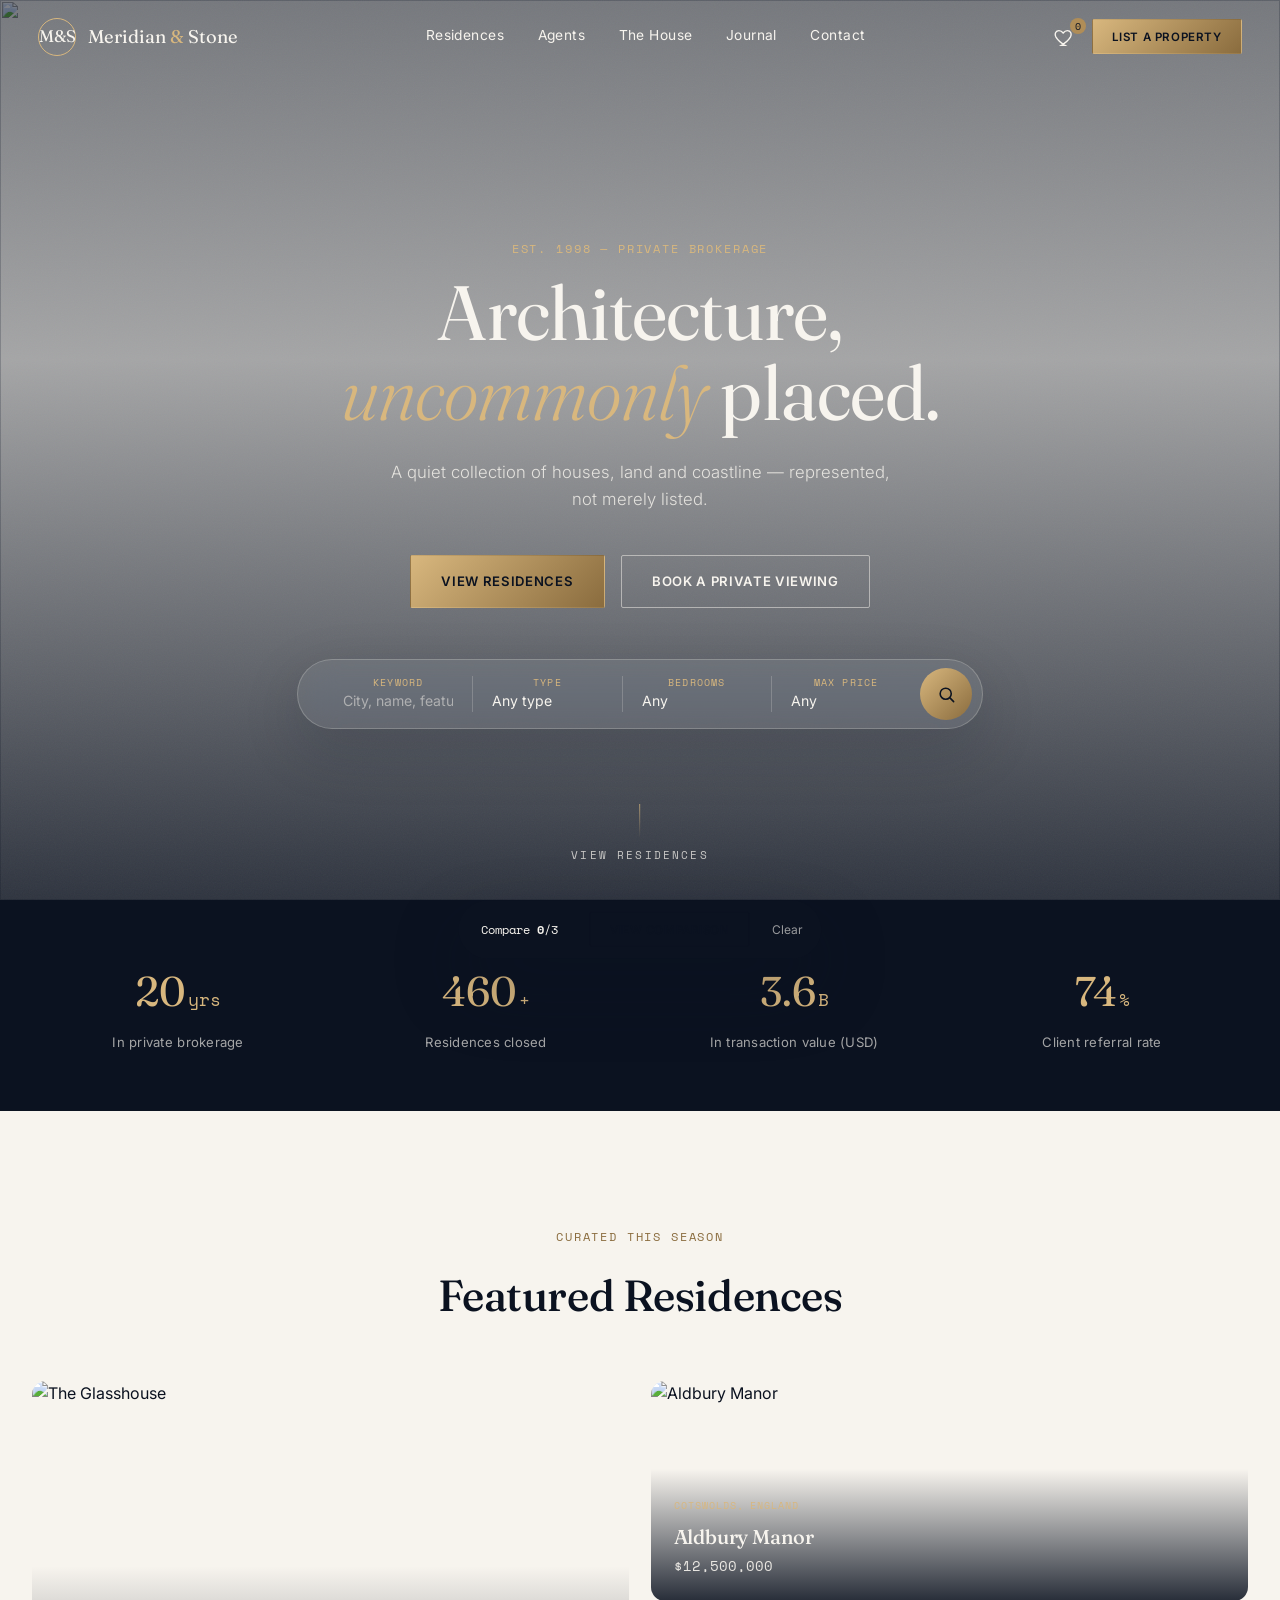
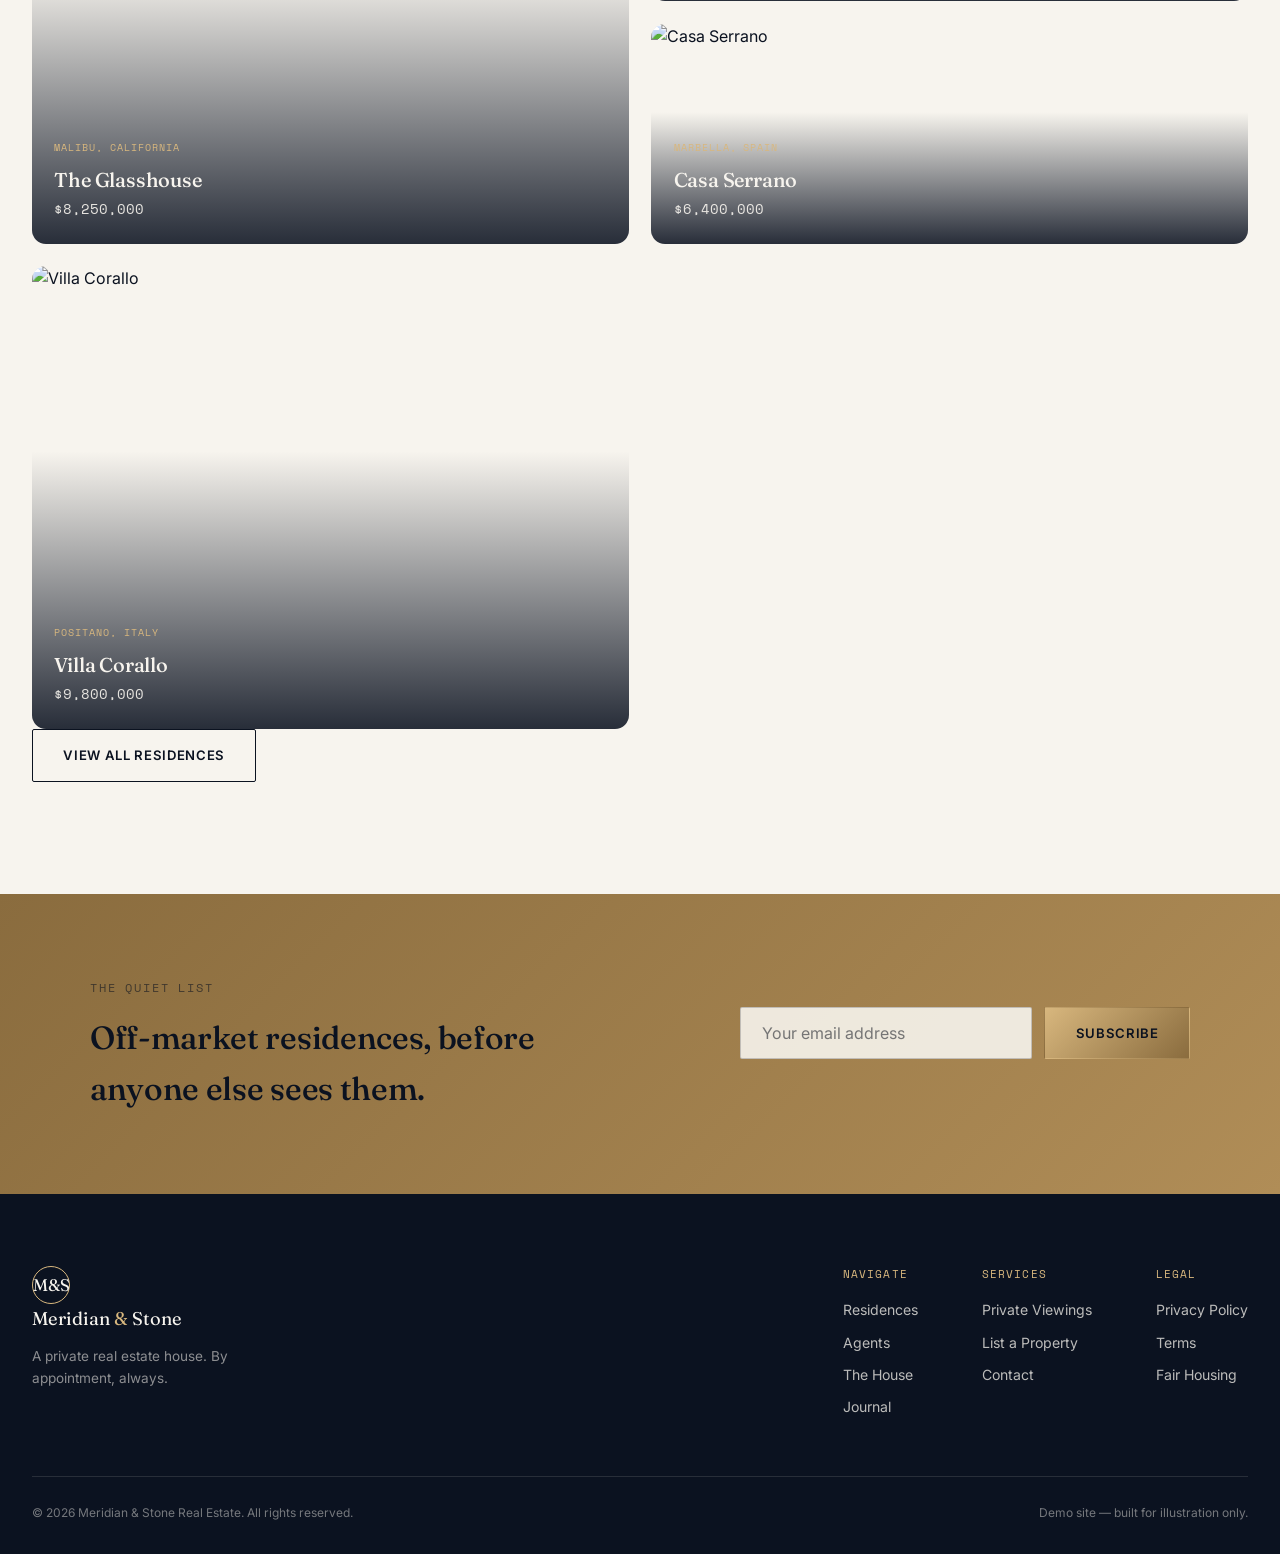
==== commit ad696b59: "changes made" ====
--- a/index.html
+++ b/index.html
@@ -1,216 +1,382 @@
-<!DOCTYPE html>
+<!doctype html>
 <html lang="en">
-<head>
-<meta charset="UTF-8">
-<meta name="viewport" content="width=device-width, initial-scale=1.0">
-<title>Meridian &amp; Stone — Architecture, Uncommonly Placed</title>
-<meta name="description" content="Meridian & Stone is a private real estate house representing the world's most considered residences.">
-
-<!-- Google Fonts -->
-<link rel="preconnect" href="https://fonts.googleapis.com">
-<link rel="preconnect" href="https://fonts.gstatic.com" crossorigin>
-<link href="https://fonts.googleapis.com/css2?family=Fraunces:ital,opsz,wght@0,9..144,300;0,9..144,400;0,9..144,500;0,9..144,600;1,9..144,400&family=Inter:wght@300;400;500;600;700&family=Space+Mono:wght@400;700&display=swap" rel="stylesheet">
-
-<link rel="stylesheet" href="styles.css">
-</head>
-<body>
-
-<!-- ============ LOADING SCREEN ============ -->
-<div class="loader" id="loader" aria-hidden="true">
-  <div class="loader__mark">
-    <span class="loader__ring"></span>
-    <span class="loader__glyph">M&amp;S</span>
-  </div>
-  <p class="loader__text">Meridian &amp; Stone</p>
-</div>
-
-<!-- ============ TOAST CONTAINER ============ -->
-<div class="toast-stack" id="toastStack" aria-live="polite"></div>
-
-<!-- ============ COMPARE DOCK ============ -->
-<div class="compare-dock" id="compareDock">
-  <div class="compare-dock__inner">
-    <span class="compare-dock__label">Compare <strong id="compareCount">0</strong>/3</span>
-    <div class="compare-dock__slots" id="compareSlots"></div>
-    <button class="btn btn--ghost btn--sm" id="openCompareBtn">View comparison</button>
-    <button class="compare-dock__clear" id="clearCompareBtn" aria-label="Clear comparison list">Clear</button>
-  </div>
-</div>
-
-<!-- ============ NAVIGATION ============ -->
-<header class="nav" id="siteNav">
-  <div class="nav__inner">
-    <a href="index.html" class="nav__brand">
-      <span class="nav__mark">M&amp;S</span>
-      <span class="nav__brandtext">Meridian <em>&amp;</em> Stone</span>
-    </a>
-
-    <nav class="nav__links" id="navLinks">
-      <a href="listings.html" class="nav__link">Residences</a>
-      <a href="agents.html" class="nav__link">Agents</a>
-      <a href="about.html" class="nav__link">The House</a>
-      <a href="journal.html" class="nav__link">Journal</a>
-      <a href="contact.html" class="nav__link">Contact</a>
-    </nav>
-
-    <div class="nav__actions">
-      <button class="icon-btn" id="favToggleBtn" title="View saved residences" aria-label="Saved residences">
-        <svg viewBox="0 0 24 24"><path d="M12 21s-7.5-4.6-10-9.2C.4 8.4 2 5 5.4 5c2 0 3.4 1 4.6 2.6C11.2 6 12.6 5 14.6 5 18 5 19.6 8.4 18 11.8 15.5 16.4 8 21 8 21z" fill="none" stroke="currentColor" stroke-width="1.5"/></svg>
-        <span class="icon-btn__count" id="favCount">0</span>
-      </button>
-      <button class="btn btn--brass btn--sm" id="listPropertyBtn">List a Property</button>
-      <button class="nav__burger" id="navBurger" aria-label="Open menu"><span></span><span></span><span></span></button>
-    </div>
-  </div>
-</header>
-
-<!-- ============ HERO ============ -->
-<section class="hero" id="top">
-  <div class="hero__media">
-    <img src="https://images.unsplash.com/photo-1600596542815-ffad4c1539a9?q=80&w=2400&auto=format&fit=crop" alt="" class="hero__img" id="heroImg">
-    <div class="hero__overlay"></div>
-  </div>
-  <div class="hero__grain"></div>
-  <div class="hero__content">
-    <p class="eyebrow hero__eyebrow" data-reveal>Est. 1998 — Private Brokerage</p>
-    <h1 class="hero__title" data-reveal>
-      Architecture,<br><em>uncommonly</em> placed.
-    </h1>
-    <p class="hero__sub" data-reveal>
-      A quiet collection of houses, land and coastline — represented, not merely listed.
-    </p>
-    <div class="hero__ctas" data-reveal>
-      <a href="listings.html" class="btn btn--brass">View Residences</a>
-      <a href="booking.html" class="btn btn--ghost-light">Book a Private Viewing</a>
-    </div>
-  </div>
-  <a href="listings.html" class="hero__scroll" aria-label="View residences">
-    <span></span> View Residences
-  </a>
-</section>
-
-<!-- ============ STATS STRIP ============ -->
-<section class="stats" id="stats">
-  <div class="stats__inner">
-    <div class="stat">
-      <span class="stat__num" data-count="27">0</span><span class="stat__suffix">yrs</span>
-      <p>In private brokerage</p>
-    </div>
-    <div class="stat">
-      <span class="stat__num" data-count="612">0</span><span class="stat__suffix">+</span>
-      <p>Residences closed</p>
-    </div>
-    <div class="stat">
-      <span class="stat__num" data-count="4.8" data-decimal="1">0</span><span class="stat__suffix">B</span>
-      <p>In transaction value (USD)</p>
-    </div>
-    <div class="stat">
-      <span class="stat__num" data-count="98">0</span><span class="stat__suffix">%</span>
-      <p>Client referral rate</p>
-    </div>
-  </div>
-</section>
-
-<!-- ============ FEATURED PROPERTIES ============ -->
-<section class="section" id="featured">
-  <div class="section__head" data-reveal>
-    <p class="eyebrow">Curated This Season</p>
-    <h2>Featured Residences</h2>
-  </div>
-  <div class="feature-grid" id="featuredGrid"></div>
-  <div class="section__foot" data-reveal>
-    <a href="listings.html" class="btn btn--outline">View All Residences</a>
-  </div>
-</section>
-
-<!-- ============ NEWSLETTER ============ -->
-<section class="newsletter">
-  <div class="newsletter__inner" data-reveal>
-    <div>
-      <p class="eyebrow">The Quiet List</p>
-      <h2>Off-market residences, before anyone else sees them.</h2>
-    </div>
-    <form class="newsletter__form" id="newsletterForm" novalidate>
-      <input type="email" id="newsletterEmail" placeholder="Your email address" required>
-      <button type="submit" class="btn btn--brass">Subscribe</button>
-      <span class="field__error" data-error-for="newsletterEmail"></span>
-    </form>
-  </div>
-</section>
-
-<!-- ============ FOOTER ============ -->
-<footer class="footer">
-  <div class="footer__inner">
-    <div class="footer__brand">
-      <span class="nav__mark">M&amp;S</span>
-      <span class="nav__brandtext">Meridian <em>&amp;</em> Stone</span>
-      <p>A private real estate house. By appointment, always.</p>
-    </div>
-    <div class="footer__cols">
-      <div>
-        <h4>Navigate</h4>
-        <a href="listings.html">Residences</a>
-        <a href="agents.html">Agents</a>
-        <a href="about.html">The House</a>
-        <a href="journal.html">Journal</a>
-      </div>
-      <div>
-        <h4>Services</h4>
-        <a href="booking.html">Private Viewings</a>
-        <a href="upload.html">List a Property</a>
-        <a href="contact.html">Contact</a>
-      </div>
-      <div>
-        <h4>Legal</h4>
-        <a href="#">Privacy Policy</a>
-        <a href="#">Terms</a>
-        <a href="#">Fair Housing</a>
-      </div>
-    </div>
-  </div>
-  <div class="footer__bottom">
-    <p>&copy; <span id="year"></span> Meridian &amp; Stone Real Estate. All rights reserved.</p>
-    <p>Demo site — built for illustration only.</p>
-  </div>
-</footer>
-
-<!-- ============ BACK TO TOP ============ -->
-<button class="back-to-top" id="backToTop" aria-label="Back to top">
-  <svg viewBox="0 0 24 24"><path d="M12 19V5M5 12l7-7 7 7" fill="none" stroke="currentColor" stroke-width="2" stroke-linecap="round" stroke-linejoin="round"/></svg>
-</button>
-
-<!-- ============ PROPERTY DETAIL MODAL ============ -->
-<div class="modal" id="propertyModal" aria-hidden="true">
-  <div class="modal__backdrop" data-close-modal></div>
-  <div class="modal__panel modal__panel--property" role="dialog" aria-modal="true" aria-labelledby="modalTitle">
-    <button class="modal__close" data-close-modal aria-label="Close">&times;</button>
-    <div class="modal__body" id="modalBody"></div>
-  </div>
-</div>
-
-<!-- ============ COMPARE MODAL ============ -->
-<div class="modal" id="compareModal" aria-hidden="true">
-  <div class="modal__backdrop" data-close-modal></div>
-  <div class="modal__panel modal__panel--compare" role="dialog" aria-modal="true" aria-labelledby="compareTitle">
-    <button class="modal__close" data-close-modal aria-label="Close">&times;</button>
-    <h3 id="compareTitle">Compare Residences</h3>
-    <div class="compare-table-wrap">
-      <table class="compare-table" id="compareTable"></table>
-    </div>
-  </div>
-</div>
-
-<!-- ============ FAVORITES MODAL ============ -->
-<div class="modal" id="favModal" aria-hidden="true">
-  <div class="modal__backdrop" data-close-modal></div>
-  <div class="modal__panel modal__panel--fav" role="dialog" aria-modal="true" aria-labelledby="favTitle">
-    <button class="modal__close" data-close-modal aria-label="Close">&times;</button>
-    <h3 id="favTitle">Saved Residences</h3>
-    <div class="fav-grid" id="favGrid"></div>
-    <p class="fav-empty" id="favEmpty" hidden>Nothing saved yet — tap the heart on any residence to keep it here.</p>
-  </div>
-</div>
-
-<script src="script.js"></script>
-</body>
-</html>+  <head>
+    <meta charset="UTF-8" />
+    <meta name="viewport" content="width=device-width, initial-scale=1.0" />
+    <title>Meridian &amp; Stone — Architecture, Uncommonly Placed</title>
+    <meta
+      name="description"
+      content="Meridian & Stone is a private real estate house representing the world's most considered residences."
+    />
+
+    <link rel="preconnect" href="https://fonts.googleapis.com" />
+    <link rel="preconnect" href="https://fonts.gstatic.com" crossorigin />
+    <link
+      href="https://fonts.googleapis.com/css2?family=Fraunces:ital,opsz,wght@0,9..144,300;0,9..144,400;0,9..144,500;0,9..144,600;1,9..144,400&family=Inter:wght@300;400;500;600;700&family=Space+Mono:wght@400;700&display=swap"
+      rel="stylesheet"
+    />
+
+    <link rel="stylesheet" href="styles.css" />
+  </head>
+  <body>
+    <a href="#main" class="skip-link">Skip to content</a>
+
+    <!-- ============ LOADING SCREEN ============ -->
+    <div class="loader" id="loader" aria-hidden="true">
+      <div class="loader__mark">
+        <span class="loader__ring"></span>
+        <span class="loader__glyph">M&amp;S</span>
+      </div>
+      <p class="loader__text">Meridian &amp; Stone</p>
+    </div>
+
+    <!-- ============ TOAST CONTAINER ============ -->
+    <div class="toast-stack" id="toastStack" aria-live="polite"></div>
+
+    <!-- ============ COMPARE DOCK ============ -->
+    <div class="compare-dock" id="compareDock">
+      <div class="compare-dock__inner">
+        <span class="compare-dock__label"
+          >Compare <strong id="compareCount">0</strong>/3</span
+        >
+        <div class="compare-dock__slots" id="compareSlots"></div>
+        <button class="btn btn--ghost btn--sm" id="openCompareBtn">
+          View comparison
+        </button>
+        <button
+          class="compare-dock__clear"
+          id="clearCompareBtn"
+          aria-label="Clear comparison list"
+        >
+          Clear
+        </button>
+      </div>
+    </div>
+
+    <!-- ============ MOBILE MENU BACKDROP ============ -->
+    <div class="nav__backdrop" id="navBackdrop" aria-hidden="true"></div>
+
+    <!-- ============ NAVIGATION ============ -->
+    <header class="nav" id="siteNav">
+      <div class="nav__inner">
+        <a href="index.html" class="nav__brand">
+          <span class="nav__mark">M&amp;S</span>
+          <span class="nav__brandtext">Meridian <em>&amp;</em> Stone</span>
+        </a>
+
+        <nav class="nav__links" id="navLinks">
+          <a href="listings.html" class="nav__link">Residences</a>
+          <a href="agents.html" class="nav__link">Agents</a>
+          <a href="about.html" class="nav__link">The House</a>
+          <a href="journal.html" class="nav__link">Journal</a>
+          <a href="contact.html" class="nav__link">Contact</a>
+        </nav>
+
+        <div class="nav__actions">
+          <button
+            class="icon-btn"
+            id="favToggleBtn"
+            title="View saved residences"
+            aria-label="Saved residences"
+          >
+            <svg viewBox="0 0 24 24">
+              <path
+                d="M12 21s-7.5-4.6-10-9.2C.4 8.4 2 5 5.4 5c2 0 3.4 1 4.6 2.6C11.2 6 12.6 5 14.6 5 18 5 19.6 8.4 18 11.8 15.5 16.4 8 21 8 21z"
+                fill="none"
+                stroke="currentColor"
+                stroke-width="1.5"
+              />
+            </svg>
+            <span class="icon-btn__count" id="favCount">0</span>
+          </button>
+          <button class="btn btn--brass btn--sm" id="listPropertyBtn">
+            List a Property
+          </button>
+          <button
+            class="nav__burger"
+            id="navBurger"
+            aria-label="Open menu"
+            aria-expanded="false"
+            aria-controls="navLinks"
+          >
+            <span></span><span></span><span></span>
+          </button>
+        </div>
+      </div>
+    </header>
+
+    <main id="main">
+      <!-- ============ HERO ============ -->
+      <section class="hero" id="top">
+        <div class="hero__media">
+          <img
+            src="https://images.unsplash.com/photo-1600596542815-ffad4c1539a9?q=80&w=2400&auto=format&fit=crop"
+            alt=""
+            class="hero__img"
+            id="heroImg"
+          />
+          <div class="hero__overlay"></div>
+        </div>
+        <div class="hero__grain"></div>
+        <div class="hero__content">
+          <p class="eyebrow hero__eyebrow" data-reveal>
+            Est. 1998 — Private Brokerage
+          </p>
+          <h1 class="hero__title" data-reveal>
+            Architecture,<br /><em>uncommonly</em> placed.
+          </h1>
+          <p class="hero__sub" data-reveal>
+            A quiet collection of houses, land and coastline — represented, not
+            merely listed.
+          </p>
+          <div class="hero__ctas" data-reveal>
+            <a href="listings.html" class="btn btn--brass">View Residences</a>
+            <a href="booking.html" class="btn btn--ghost-light"
+              >Book a Private Viewing</a
+            >
+          </div>
+
+          <!-- Hero search (now present; script.js expects #searchBar, #searchKeyword, #searchType, #searchBeds, #searchPrice) -->
+          <form class="searchbar" id="searchBar" data-reveal>
+            <div class="searchbar__field">
+              <label for="searchKeyword">Keyword</label>
+              <input
+                type="text"
+                id="searchKeyword"
+                placeholder="City, name, feature…"
+              />
+            </div>
+            <div class="searchbar__div" aria-hidden="true"></div>
+            <div class="searchbar__field">
+              <label for="searchType">Type</label>
+              <select id="searchType">
+                <option value="">Any type</option>
+                <option value="villa">Villa</option>
+                <option value="penthouse">Penthouse</option>
+                <option value="estate">Estate</option>
+                <option value="cabin">Retreat / Cabin</option>
+                <option value="apartment">Residence</option>
+              </select>
+            </div>
+            <div class="searchbar__div" aria-hidden="true"></div>
+            <div class="searchbar__field">
+              <label for="searchBeds">Bedrooms</label>
+              <select id="searchBeds">
+                <option value="">Any</option>
+                <option value="2">2+</option>
+                <option value="3">3+</option>
+                <option value="4">4+</option>
+                <option value="5">5+</option>
+              </select>
+            </div>
+            <div class="searchbar__div" aria-hidden="true"></div>
+            <div class="searchbar__field">
+              <label for="searchPrice">Max price</label>
+              <select id="searchPrice">
+                <option value="25000000">Any</option>
+                <option value="5000000">$5M</option>
+                <option value="10000000">$10M</option>
+                <option value="15000000">$15M</option>
+                <option value="20000000">$20M</option>
+              </select>
+            </div>
+            <button
+              type="submit"
+              class="searchbar__submit"
+              aria-label="Search residences"
+            >
+              <svg
+                viewBox="0 0 24 24"
+                fill="none"
+                stroke="currentColor"
+                stroke-width="2"
+                stroke-linecap="round"
+                stroke-linejoin="round"
+              >
+                <circle cx="11" cy="11" r="7" />
+                <path d="M21 21l-4.35-4.35" />
+              </svg>
+            </button>
+          </form>
+        </div>
+        <a
+          href="listings.html"
+          class="hero__scroll"
+          aria-label="View residences"
+        >
+          <span></span> View Residences
+        </a>
+      </section>
+
+      <!-- ============ STATS STRIP ============ -->
+      <section class="stats" id="stats">
+        <div class="stats__inner">
+          <div class="stat">
+            <span class="stat__num" data-count="27">0</span
+            ><span class="stat__suffix">yrs</span>
+            <p>In private brokerage</p>
+          </div>
+          <div class="stat">
+            <span class="stat__num" data-count="612">0</span
+            ><span class="stat__suffix">+</span>
+            <p>Residences closed</p>
+          </div>
+          <div class="stat">
+            <span class="stat__num" data-count="4.8" data-decimal="1">0</span
+            ><span class="stat__suffix">B</span>
+            <p>In transaction value (USD)</p>
+          </div>
+          <div class="stat">
+            <span class="stat__num" data-count="98">0</span
+            ><span class="stat__suffix">%</span>
+            <p>Client referral rate</p>
+          </div>
+        </div>
+      </section>
+
+      <!-- ============ FEATURED PROPERTIES ============ -->
+      <section class="section" id="featured">
+        <div class="section__head" data-reveal>
+          <p class="eyebrow">Curated This Season</p>
+          <h2>Featured Residences</h2>
+        </div>
+        <div class="feature-grid" id="featuredGrid"></div>
+        <div class="section__foot" data-reveal>
+          <a href="listings.html" class="btn btn--outline"
+            >View All Residences</a
+          >
+        </div>
+      </section>
+
+      <!-- ============ NEWSLETTER ============ -->
+      <section class="newsletter">
+        <div class="newsletter__inner" data-reveal>
+          <div>
+            <p class="eyebrow">The Quiet List</p>
+            <h2>Off-market residences, before anyone else sees them.</h2>
+          </div>
+          <form class="newsletter__form" id="newsletterForm" novalidate>
+            <input
+              type="email"
+              id="newsletterEmail"
+              placeholder="Your email address"
+              required
+            />
+            <button type="submit" class="btn btn--brass">Subscribe</button>
+            <span class="field__error" data-error-for="newsletterEmail"></span>
+          </form>
+        </div>
+      </section>
+    </main>
+
+    <!-- ============ FOOTER ============ -->
+    <footer class="footer">
+      <div class="footer__inner">
+        <div class="footer__brand">
+          <span class="nav__mark">M&amp;S</span>
+          <span class="nav__brandtext">Meridian <em>&amp;</em> Stone</span>
+          <p>A private real estate house. By appointment, always.</p>
+        </div>
+        <div class="footer__cols">
+          <div>
+            <h4>Navigate</h4>
+            <a href="listings.html">Residences</a>
+            <a href="agents.html">Agents</a>
+            <a href="about.html">The House</a>
+            <a href="journal.html">Journal</a>
+          </div>
+          <div>
+            <h4>Services</h4>
+            <a href="booking.html">Private Viewings</a>
+            <a href="upload.html">List a Property</a>
+            <a href="contact.html">Contact</a>
+          </div>
+          <div>
+            <h4>Legal</h4>
+            <a href="#">Privacy Policy</a>
+            <a href="#">Terms</a>
+            <a href="#">Fair Housing</a>
+          </div>
+        </div>
+      </div>
+      <div class="footer__bottom">
+        <p>
+          &copy; <span id="year"></span> Meridian &amp; Stone Real Estate. All
+          rights reserved.
+        </p>
+        <p>Demo site — built for illustration only.</p>
+      </div>
+    </footer>
+
+    <!-- ============ BACK TO TOP ============ -->
+    <button class="back-to-top" id="backToTop" aria-label="Back to top">
+      <svg viewBox="0 0 24 24">
+        <path
+          d="M12 19V5M5 12l7-7 7 7"
+          fill="none"
+          stroke="currentColor"
+          stroke-width="2"
+          stroke-linecap="round"
+          stroke-linejoin="round"
+        />
+      </svg>
+    </button>
+
+    <!-- ============ PROPERTY DETAIL MODAL ============ -->
+    <div class="modal" id="propertyModal" aria-hidden="true">
+      <div class="modal__backdrop" data-close-modal></div>
+      <div
+        class="modal__panel modal__panel--property"
+        role="dialog"
+        aria-modal="true"
+        aria-labelledby="modalTitle"
+      >
+        <button class="modal__close" data-close-modal aria-label="Close">
+          &times;
+        </button>
+        <div class="modal__body" id="modalBody"></div>
+      </div>
+    </div>
+
+    <!-- ============ COMPARE MODAL ============ -->
+    <div class="modal" id="compareModal" aria-hidden="true">
+      <div class="modal__backdrop" data-close-modal></div>
+      <div
+        class="modal__panel modal__panel--compare"
+        role="dialog"
+        aria-modal="true"
+        aria-labelledby="compareTitle"
+      >
+        <button class="modal__close" data-close-modal aria-label="Close">
+          &times;
+        </button>
+        <h3 id="compareTitle">Compare Residences</h3>
+        <div class="compare-table-wrap">
+          <table class="compare-table" id="compareTable"></table>
+        </div>
+      </div>
+    </div>
+
+    <!-- ============ FAVORITES MODAL ============ -->
+    <div class="modal" id="favModal" aria-hidden="true">
+      <div class="modal__backdrop" data-close-modal></div>
+      <div
+        class="modal__panel modal__panel--fav"
+        role="dialog"
+        aria-modal="true"
+        aria-labelledby="favTitle"
+      >
+        <button class="modal__close" data-close-modal aria-label="Close">
+          &times;
+        </button>
+        <h3 id="favTitle">Saved Residences</h3>
+        <div class="fav-grid" id="favGrid"></div>
+        <p class="fav-empty" id="favEmpty" hidden>
+          Nothing saved yet — tap the heart on any residence to keep it here.
+        </p>
+      </div>
+    </div>
+
+    <script src="script.js"></script>
+  </body>
+</html>
--- a/styles.css
+++ b/styles.css
@@ -4,38 +4,41 @@
    Type: Fraunces (display) / Inter (body) / Space Mono (data)
    ========================================================= */
 
-:root{
+:root {
   /* ---- Color tokens ---- */
-  --ink:            #0B1220;
-  --ink-2:          #121B2E;
-  --ivory:          #F7F4EE;
-  --ivory-dim:      #EDE8DD;
-  --stone:          #E7E2D6;
-  --charcoal:       #23262B;
-  --brass:          #B08D57;
-  --brass-light:    #D8B77E;
-  --brass-dark:     #8A6C3E;
-  --amber-glow:     #D8A657;
-  --sage:           #6B7A73;
-  --line:           rgba(11,18,32,0.10);
-  --line-light:     rgba(247,244,238,0.18);
+  --ink: #0b1220;
+  --ink-2: #121b2e;
+  --ivory: #f7f4ee;
+  --ivory-dim: #ede8dd;
+  --stone: #e7e2d6;
+  --charcoal: #23262b;
+  --brass: #b08d57;
+  --brass-light: #d8b77e;
+  --brass-dark: #8a6c3e;
+  --amber-glow: #d8a657;
+  /* FIX: sage darkened from #6B7A73 (~3.5:1 on ivory) to #55635B (~5.1:1) for WCAG AA body copy */
+  --sage: #55635b;
+  --line: rgba(11, 18, 32, 0.1);
+  --line-light: rgba(247, 244, 238, 0.18);
+  /* FIX: dedicated focus color that contrasts on both light and brass backgrounds */
+  --focus: #1e6fbf;
 
   /* ---- Type ---- */
-  --font-display: 'Fraunces', serif;
-  --font-body: 'Inter', sans-serif;
-  --font-mono: 'Space Mono', monospace;
+  --font-display: "Fraunces", serif;
+  --font-body: "Inter", sans-serif;
+  --font-mono: "Space Mono", monospace;
 
   /* ---- Elevation / glass ---- */
-  --glass-bg: rgba(247,244,238,0.08);
-  --glass-border: rgba(247,244,238,0.22);
-  --shadow-soft: 0 20px 60px rgba(11,18,32,0.16);
-  --shadow-lift: 0 30px 70px rgba(11,18,32,0.28);
+  --glass-bg: rgba(247, 244, 238, 0.08);
+  --glass-border: rgba(247, 244, 238, 0.22);
+  --shadow-soft: 0 20px 60px rgba(11, 18, 32, 0.16);
+  --shadow-lift: 0 30px 70px rgba(11, 18, 32, 0.28);
 
   /* ---- Motion ---- */
-  --ease: cubic-bezier(.16,.84,.32,1);
-  --dur-fast: .25s;
-  --dur-med: .55s;
-  --dur-slow: .9s;
+  --ease: cubic-bezier(0.16, 0.84, 0.32, 1);
+  --dur-fast: 0.25s;
+  --dur-med: 0.55s;
+  --dur-slow: 0.9s;
 
   --radius-sm: 6px;
   --radius-md: 14px;
@@ -45,144 +48,344 @@
 /* =========================================================
    RESET
    ========================================================= */
-*,*::before,*::after{ box-sizing:border-box; }
-html{ scroll-behavior:smooth; }
-body{
-  margin:0;
+*,
+*::before,
+*::after {
+  box-sizing: border-box;
+}
+html {
+  scroll-behavior: smooth;
+}
+body {
+  margin: 0;
   font-family: var(--font-body);
   color: var(--ink);
   background: var(--ivory);
-  line-height:1.6;
-  -webkit-font-smoothing:antialiased;
-  overflow-x:hidden;
-  min-height:100vh;
-  display:flex;
-  flex-direction:column;
-}
-img{ max-width:100%; display:block; }
-a{ color:inherit; text-decoration:none; }
-button{ font-family:inherit; cursor:pointer; }
-input,select,textarea{ font-family:inherit; font-size:1rem; }
-ul{ margin:0; padding:0; list-style:none; }
-h1,h2,h3,h4,h5{ font-family:var(--font-display); font-weight:500; margin:0; letter-spacing:-0.01em; }
-p{ margin:0; }
-:focus-visible{ outline:2px solid var(--brass); outline-offset:3px; }
-
-@media (prefers-reduced-motion: reduce){
-  *{ animation-duration:0.01ms !important; animation-iteration-count:1 !important; transition-duration:0.01ms !important; scroll-behavior:auto !important; }
-}
-
-.eyebrow{
-  font-family: var(--font-mono);
-  text-transform:uppercase;
-  letter-spacing:0.16em;
-  font-size:0.72rem;
-  color:var(--brass-dark);
-  margin-bottom:0.9rem;
-  display:inline-block;
+  line-height: 1.6;
+  -webkit-font-smoothing: antialiased;
+  overflow-x: hidden;
+  min-height: 100vh;
+  display: flex;
+  flex-direction: column;
+}
+img {
+  max-width: 100%;
+  display: block;
+}
+a {
+  color: inherit;
+  text-decoration: none;
+}
+button {
+  font-family: inherit;
+  cursor: pointer;
+}
+input,
+select,
+textarea {
+  font-family: inherit;
+  font-size: 1rem;
+}
+ul {
+  margin: 0;
+  padding: 0;
+  list-style: none;
+}
+h1,
+h2,
+h3,
+h4,
+h5 {
+  font-family: var(--font-display);
+  font-weight: 500;
+  margin: 0;
+  letter-spacing: -0.01em;
+}
+p {
+  margin: 0;
+}
+
+/* FIX: focus ring was invisible on brass buttons (brass on brass). New ring uses --focus + offset + white halo. */
+:focus-visible {
+  outline: 2px solid var(--focus);
+  outline-offset: 3px;
+  box-shadow: 0 0 0 4px rgba(255, 255, 255, 0.9);
+}
+.btn--brass:focus-visible,
+.btn--ghost-light:focus-visible,
+.social-btn:focus-visible {
+  outline-color: #fff;
+  box-shadow: 0 0 0 4px var(--focus);
+}
+
+/* NEW: skip-to-content link (a11y) */
+.skip-link {
+  position: absolute;
+  left: 1rem;
+  top: -100px;
+  background: var(--ink);
+  color: var(--ivory);
+  padding: 0.8rem 1.2rem;
+  border-radius: var(--radius-sm);
+  font-size: 0.85rem;
+  z-index: 10001;
+  transition: top 0.25s var(--ease);
+}
+.skip-link:focus {
+  top: 1rem;
+}
+
+/* NEW: <main> is the flex child so footer sticks to bottom on short pages */
+main {
+  flex: 1 0 auto;
+}
+
+@media (prefers-reduced-motion: reduce) {
+  * {
+    animation-duration: 0.01ms !important;
+    animation-iteration-count: 1 !important;
+    transition-duration: 0.01ms !important;
+    scroll-behavior: auto !important;
+  }
+}
+
+.eyebrow {
+  font-family: var(--font-mono);
+  text-transform: uppercase;
+  letter-spacing: 0.16em;
+  font-size: 0.72rem;
+  color: var(--brass-dark);
+  margin-bottom: 0.9rem;
+  display: inline-block;
 }
 
 /* =========================================================
    LOADER
    ========================================================= */
-.loader{
-  position:fixed; inset:0; z-index:9999;
-  background:var(--ink);
-  display:flex; flex-direction:column; align-items:center; justify-content:center; gap:1.4rem;
-  transition: opacity .7s var(--ease), visibility .7s var(--ease);
-}
-.loader.is-hidden{ opacity:0; visibility:hidden; pointer-events:none; }
-.loader__mark{ position:relative; width:92px; height:92px; display:flex; align-items:center; justify-content:center; }
-.loader__ring{
-  position:absolute; inset:0; border-radius:50%;
-  border:1px solid rgba(216,183,126,0.25);
-  border-top-color:var(--brass-light);
-  animation:spin 1.1s linear infinite;
-}
-.loader__glyph{ font-family:var(--font-display); color:var(--ivory); font-size:1.3rem; letter-spacing:0.05em; }
-.loader__text{ font-family:var(--font-mono); color:var(--brass-light); letter-spacing:0.24em; font-size:0.7rem; text-transform:uppercase; }
-@keyframes spin{ to{ transform:rotate(360deg); } }
+.loader {
+  position: fixed;
+  inset: 0;
+  z-index: 9999;
+  background: var(--ink);
+  display: flex;
+  flex-direction: column;
+  align-items: center;
+  justify-content: center;
+  gap: 1.4rem;
+  transition:
+    opacity 0.7s var(--ease),
+    visibility 0.7s var(--ease);
+}
+.loader.is-hidden {
+  opacity: 0;
+  visibility: hidden;
+  pointer-events: none;
+}
+.loader__mark {
+  position: relative;
+  width: 92px;
+  height: 92px;
+  display: flex;
+  align-items: center;
+  justify-content: center;
+}
+.loader__ring {
+  position: absolute;
+  inset: 0;
+  border-radius: 50%;
+  border: 1px solid rgba(216, 183, 126, 0.25);
+  border-top-color: var(--brass-light);
+  animation: spin 1.1s linear infinite;
+}
+.loader__glyph {
+  font-family: var(--font-display);
+  color: var(--ivory);
+  font-size: 1.3rem;
+  letter-spacing: 0.05em;
+}
+.loader__text {
+  font-family: var(--font-mono);
+  color: var(--brass-light);
+  letter-spacing: 0.24em;
+  font-size: 0.7rem;
+  text-transform: uppercase;
+}
+@keyframes spin {
+  to {
+    transform: rotate(360deg);
+  }
+}
 
 /* =========================================================
    REVEAL ON SCROLL
    ========================================================= */
-[data-reveal]{
-  opacity:0; transform:translateY(28px);
-  transition: opacity .9s var(--ease), transform .9s var(--ease);
-}
-[data-reveal].is-visible{ opacity:1; transform:none; }
+[data-reveal] {
+  opacity: 0;
+  transform: translateY(28px);
+  transition:
+    opacity 0.9s var(--ease),
+    transform 0.9s var(--ease);
+}
+[data-reveal].is-visible {
+  opacity: 1;
+  transform: none;
+}
 
 /* =========================================================
    TOASTS
    ========================================================= */
-.toast-stack{
-  position:fixed; top:1.25rem; right:1.25rem; z-index:10000;
-  display:flex; flex-direction:column; gap:0.6rem; align-items:flex-end;
-}
-.toast{
-  background:var(--ink); color:var(--ivory);
-  padding:0.9rem 1.2rem; border-radius:var(--radius-sm);
-  font-size:0.88rem; box-shadow:var(--shadow-soft);
-  display:flex; align-items:center; gap:0.6rem;
-  border-left:3px solid var(--brass);
-  transform:translateX(120%); opacity:0;
-  transition: transform .5s var(--ease), opacity .5s var(--ease);
-  max-width:320px;
-}
-.toast.is-shown{ transform:translateX(0); opacity:1; }
-.toast--error{ border-left-color:#C1584A; }
+.toast-stack {
+  position: fixed;
+  top: 1.25rem;
+  right: 1.25rem;
+  z-index: 10000;
+  display: flex;
+  flex-direction: column;
+  gap: 0.6rem;
+  align-items: flex-end;
+}
+.toast {
+  background: var(--ink);
+  color: var(--ivory);
+  padding: 0.9rem 1.2rem;
+  border-radius: var(--radius-sm);
+  font-size: 0.88rem;
+  box-shadow: var(--shadow-soft);
+  display: flex;
+  align-items: center;
+  gap: 0.6rem;
+  border-left: 3px solid var(--brass);
+  transform: translateX(120%);
+  opacity: 0;
+  transition:
+    transform 0.5s var(--ease),
+    opacity 0.5s var(--ease);
+  max-width: 320px;
+}
+.toast.is-shown {
+  transform: translateX(0);
+  opacity: 1;
+}
+.toast--error {
+  border-left-color: #c1584a;
+}
 
 /* =========================================================
    NAVIGATION
    ========================================================= */
-.nav{
-  position:fixed; top:0; left:0; right:0; z-index:1000;
-  padding:1.1rem 0;
-  transition: background .4s var(--ease), padding .4s var(--ease), box-shadow .4s var(--ease);
-}
-.nav::before{
-  content:''; position:absolute; inset:0;
-  background:transparent; transition: background .4s var(--ease), backdrop-filter .4s var(--ease);
-  z-index:-1;
-}
-.nav.is-scrolled{ padding:0.65rem 0; box-shadow:0 8px 30px rgba(11,18,32,0.10); }
+.nav {
+  position: fixed;
+  top: 0;
+  left: 0;
+  right: 0;
+  z-index: 1000;
+  padding: 1.1rem 0;
+  transition:
+    background 0.4s var(--ease),
+    padding 0.4s var(--ease),
+    box-shadow 0.4s var(--ease);
+}
+.nav::before {
+  content: "";
+  position: absolute;
+  inset: 0;
+  background: transparent;
+  transition:
+    background 0.4s var(--ease),
+    backdrop-filter 0.4s var(--ease);
+  z-index: -1;
+}
+.nav.is-scrolled {
+  padding: 0.65rem 0;
+  box-shadow: 0 8px 30px rgba(11, 18, 32, 0.1);
+}
 .nav.is-scrolled::before {
-    background: rgba(247, 244, 238, 0.86);
-
-    -webkit-backdrop-filter: blur(14px) saturate(140%);
-    backdrop-filter: blur(14px) saturate(140%);
-}
-.nav.is-scrolled .nav__brandtext, .nav.is-scrolled .nav__link{ color:var(--ink); }
-.nav.is-scrolled .nav__mark{ color:var(--ink); border-color:var(--ink); }
-.nav.is-scrolled .icon-btn, .nav.is-scrolled .nav__burger span{ color:var(--ink); background:var(--ink); }
-
-.nav__inner{
-  max-width:1360px; margin:0 auto; padding:0 2.4rem;
-  display:flex; align-items:center; justify-content:space-between; gap:2rem;
-}
-.nav__brand{ display:flex; align-items:center; gap:0.7rem; cursor:pointer; }
-.nav__mark{
-  font-family:var(--font-display); font-size:1.05rem; color:var(--ivory);
-  border:1px solid var(--brass-light); border-radius:50%;
-  width:38px; height:38px; display:flex; align-items:center; justify-content:center;
-  transition:color .4s;
-}
-.nav__brandtext{ font-family:var(--font-display); font-size:1.15rem; color:var(--ivory); transition:color .4s; }
-.nav__brandtext em{ font-style:normal; color:var(--brass-light); }
-
-.nav__links{ display:flex; gap:2.1rem; }
-.nav__link{
-  font-size:0.86rem; letter-spacing:0.03em; color:var(--ivory);
-  position:relative; padding-bottom:4px; transition:color .3s;
-  cursor:pointer;
-}
-.nav__link::after{
-  content:''; position:absolute; left:0; right:100%; bottom:0; height:1px; background:var(--brass);
-  transition:right .35s var(--ease);
-}
-.nav__link:hover::after{ right:0; }
-
-/* ===== ACTIVE LINK STYLING (Multi-page) ===== */
+  background: rgba(247, 244, 238, 0.86);
+
+  -webkit-backdrop-filter: blur(14px) saturate(140%);
+  backdrop-filter: blur(14px) saturate(140%);
+}
+.nav.is-scrolled .nav__brandtext,
+.nav.is-scrolled .nav__link {
+  color: var(--ink);
+}
+.nav.is-scrolled .nav__mark {
+  color: var(--ink);
+  border-color: var(--ink);
+}
+.nav.is-scrolled .icon-btn,
+.nav.is-scrolled .nav__burger span {
+  color: var(--ink);
+  background: var(--ink);
+}
+
+.nav__inner {
+  max-width: 1360px;
+  margin: 0 auto;
+  padding: 0 2.4rem;
+  display: flex;
+  align-items: center;
+  justify-content: space-between;
+  gap: 2rem;
+}
+.nav__brand {
+  display: flex;
+  align-items: center;
+  gap: 0.7rem;
+  cursor: pointer;
+}
+.nav__mark {
+  font-family: var(--font-display);
+  font-size: 1.05rem;
+  color: var(--ivory);
+  border: 1px solid var(--brass-light);
+  border-radius: 50%;
+  width: 38px;
+  height: 38px;
+  display: flex;
+  align-items: center;
+  justify-content: center;
+  transition: color 0.4s;
+}
+.nav__brandtext {
+  font-family: var(--font-display);
+  font-size: 1.15rem;
+  color: var(--ivory);
+  transition: color 0.4s;
+}
+.nav__brandtext em {
+  font-style: normal;
+  color: var(--brass-light);
+}
+
+.nav__links {
+  display: flex;
+  gap: 2.1rem;
+}
+.nav__link {
+  font-size: 0.86rem;
+  letter-spacing: 0.03em;
+  color: var(--ivory);
+  position: relative;
+  padding-bottom: 4px;
+  transition: color 0.3s;
+  cursor: pointer;
+}
+.nav__link::after {
+  content: "";
+  position: absolute;
+  left: 0;
+  right: 100%;
+  bottom: 0;
+  height: 1px;
+  background: var(--brass);
+  transition: right 0.35s var(--ease);
+}
+.nav__link:hover::after {
+  right: 0;
+}
+
+/* ===== ACTIVE LINK STYLING (set by JS, not hardcoded in HTML) ===== */
 .nav__link.active {
   color: var(--brass-light) !important;
 }
@@ -199,624 +402,1983 @@
   background: var(--brass-dark) !important;
 }
 
-.nav__actions{ display:flex; align-items:center; gap:1rem; }
-.icon-btn{
-  position:relative; background:none; border:none; color:var(--ivory); width:22px; height:22px; padding:0;
-  transition:color .3s;
-}
-.icon-btn svg{ width:100%; height:100%; }
-.icon-btn__count{
-  position:absolute; top:-8px; right:-10px; background:var(--brass);
-  color:var(--ink); font-family:var(--font-mono); font-size:0.6rem;
-  width:16px; height:16px; border-radius:50%; display:flex; align-items:center; justify-content:center;
-}
-.nav__burger{ display:none; flex-direction:column; gap:5px; background:none; border:none; padding:6px; cursor:pointer; }
-.nav__burger span{ width:22px; height:1.5px; background:var(--ivory); transition:background .3s; }
+.nav__actions {
+  display: flex;
+  align-items: center;
+  gap: 1rem;
+}
+.icon-btn {
+  position: relative;
+  background: none;
+  border: none;
+  color: var(--ivory);
+  width: 22px;
+  height: 22px;
+  padding: 0;
+  transition: color 0.3s;
+}
+.icon-btn svg {
+  width: 100%;
+  height: 100%;
+}
+.icon-btn__count {
+  position: absolute;
+  top: -8px;
+  right: -10px;
+  background: var(--brass);
+  color: var(--ink);
+  font-family: var(--font-mono);
+  font-size: 0.6rem;
+  width: 16px;
+  height: 16px;
+  border-radius: 50%;
+  display: flex;
+  align-items: center;
+  justify-content: center;
+}
+.nav__burger {
+  display: none;
+  flex-direction: column;
+  gap: 5px;
+  background: none;
+  border: none;
+  padding: 6px;
+  cursor: pointer;
+}
+.nav__burger span {
+  width: 22px;
+  height: 1.5px;
+  background: var(--ivory);
+  transition: background 0.3s;
+}
+
+/* NEW: mobile menu backdrop — clicking outside closes the menu */
+.nav__backdrop {
+  position: fixed;
+  inset: 0;
+  background: rgba(11, 18, 32, 0.55);
+  z-index: 998;
+  opacity: 0;
+  visibility: hidden;
+  transition:
+    opacity 0.35s var(--ease),
+    visibility 0.35s var(--ease);
+}
+.nav__backdrop.is-open {
+  opacity: 1;
+  visibility: visible;
+}
 
 /* =========================================================
    BUTTONS
    ========================================================= */
-.btn{
-  display:inline-flex; align-items:center; justify-content:center; gap:0.5rem;
-  padding:0.95rem 1.9rem; border-radius:2px; border:1px solid transparent;
-  font-size:0.82rem; letter-spacing:0.05em; text-transform:uppercase; font-weight:600;
-  cursor:pointer; position:relative; overflow:hidden;
-  transition: transform .4s var(--ease), box-shadow .4s var(--ease), background .4s var(--ease), color .4s var(--ease), border-color .4s var(--ease);
-}
-.btn::before{
-  content:''; position:absolute; inset:0; background:rgba(255,255,255,0.18);
-  transform:translateX(-105%); transition:transform .55s var(--ease);
-}
-.btn:hover::before{ transform:translateX(105%); }
-.btn:active{ transform:scale(0.97); }
-
-.btn--brass{ background:linear-gradient(135deg, var(--brass-light), var(--brass-dark)); color:var(--ink); }
-.btn--brass:hover{ box-shadow:0 12px 34px rgba(176,141,87,0.45); transform:translateY(-2px); }
-
-.btn--ghost-light{ background:transparent; color:var(--ivory); border-color:rgba(247,244,238,0.5); }
-.btn--ghost-light:hover{ background:rgba(247,244,238,0.1); border-color:var(--ivory); }
-
-.btn--ghost{ background:transparent; color:var(--ink); border-color:var(--line); }
-.btn--ghost:hover{ background:var(--ink); color:var(--ivory); }
-
-.btn--outline{ background:transparent; color:var(--ink); border-color:var(--ink); }
-.btn--outline:hover{ background:var(--ink); color:var(--ivory); }
-
-.btn--sm{ padding:0.6rem 1.2rem; font-size:0.72rem; }
-.btn--wide{ width:100%; padding:1.05rem; }
+.btn {
+  display: inline-flex;
+  align-items: center;
+  justify-content: center;
+  gap: 0.5rem;
+  padding: 0.95rem 1.9rem;
+  border-radius: 2px;
+  border: 1px solid transparent;
+  font-size: 0.82rem;
+  letter-spacing: 0.05em;
+  text-transform: uppercase;
+  font-weight: 600;
+  cursor: pointer;
+  position: relative;
+  overflow: hidden;
+  transition:
+    transform 0.4s var(--ease),
+    box-shadow 0.4s var(--ease),
+    background 0.4s var(--ease),
+    color 0.4s var(--ease),
+    border-color 0.4s var(--ease);
+}
+.btn::before {
+  content: "";
+  position: absolute;
+  inset: 0;
+  background: rgba(255, 255, 255, 0.18);
+  transform: translateX(-105%);
+  transition: transform 0.55s var(--ease);
+}
+.btn:hover::before {
+  transform: translateX(105%);
+}
+.btn:active {
+  transform: scale(0.97);
+}
+
+.btn--brass {
+  background: linear-gradient(135deg, var(--brass-light), var(--brass-dark));
+  color: var(--ink);
+}
+.btn--brass:hover {
+  box-shadow: 0 12px 34px rgba(176, 141, 87, 0.45);
+  transform: translateY(-2px);
+}
+
+.btn--ghost-light {
+  background: transparent;
+  color: var(--ivory);
+  border-color: rgba(247, 244, 238, 0.5);
+}
+.btn--ghost-light:hover {
+  background: rgba(247, 244, 238, 0.1);
+  border-color: var(--ivory);
+}
+
+.btn--ghost {
+  background: transparent;
+  color: var(--ink);
+  border-color: var(--line);
+}
+.btn--ghost:hover {
+  background: var(--ink);
+  color: var(--ivory);
+}
+
+.btn--outline {
+  background: transparent;
+  color: var(--ink);
+  border-color: var(--ink);
+}
+.btn--outline:hover {
+  background: var(--ink);
+  color: var(--ivory);
+}
+
+.btn--sm {
+  padding: 0.6rem 1.2rem;
+  font-size: 0.72rem;
+}
+.btn--wide {
+  width: 100%;
+  padding: 1.05rem;
+}
 
 /* =========================================================
    HERO
    ========================================================= */
-.hero{
-  position:relative; min-height:100vh; display:flex; align-items:center; justify-content:center;
-  overflow:hidden; color:var(--ivory); padding:8rem 2rem 4rem;
-}
-.hero__media{ position:absolute; inset:0; z-index:0; }
-.hero__img{
-  width:100%; height:100%; object-fit:cover;
-  animation:heroZoom 22s ease-in-out infinite alternate;
-}
-@keyframes heroZoom{ from{ transform:scale(1); } to{ transform:scale(1.12); } }
-.hero__overlay{
-  position:absolute; inset:0;
-  background:
-    linear-gradient(180deg, rgba(11,18,32,0.55) 0%, rgba(11,18,32,0.35) 40%, rgba(11,18,32,0.85) 100%);
-}
-.hero__grain{
-  position:absolute; inset:0; z-index:1; pointer-events:none; opacity:0.05;
-  background-image:url("data:image/svg+xml,%3Csvg xmlns='http://www.w3.org/2000/svg' width='120' height='120'%3E%3Cfilter id='n'%3E%3CfeTurbulence type='fractalNoise' baseFrequency='0.85' numOctaves='2' stitchTiles='stitch'/%3E%3C/filter%3E%3Crect width='100%25' height='100%25' filter='url(%23n)'/%3E%3C/svg%3E");
-}
-.hero__content{ position:relative; z-index:2; max-width:820px; text-align:center; }
-.hero__eyebrow{ color:var(--brass-light); }
-.hero__title{
-  font-size:clamp(2.6rem, 6vw, 5rem); line-height:1.05; font-weight:400;
-}
-.hero__title em{ font-style:italic; color:var(--brass-light); font-weight:300; }
-.hero__sub{
-  margin:1.6rem auto 0; max-width:520px; font-size:1.05rem; color:rgba(247,244,238,0.82); font-weight:300;
-}
-.hero__ctas{ display:flex; gap:1rem; justify-content:center; margin-top:2.6rem; flex-wrap:wrap; }
-
-.hero__scroll{
-  position:absolute; bottom:2.2rem; left:50%; transform:translateX(-50%);
-  z-index:2; color:var(--ivory); font-family:var(--font-mono); font-size:0.68rem;
-  letter-spacing:0.2em; text-transform:uppercase; display:flex; flex-direction:column; align-items:center; gap:0.6rem;
-  opacity:0.75;
-}
-.hero__scroll span{
-  width:1px; height:34px; background:linear-gradient(var(--brass-light), transparent);
-  animation:scrollLine 1.8s ease-in-out infinite;
-}
-@keyframes scrollLine{ 0%{ transform:scaleY(0); transform-origin:top; } 50%{ transform:scaleY(1); transform-origin:top; } 51%{ transform-origin:bottom; } 100%{ transform:scaleY(0); transform-origin:bottom; } }
+.hero {
+  position: relative;
+  min-height: 100vh;
+  display: flex;
+  align-items: center;
+  justify-content: center;
+  overflow: hidden;
+  color: var(--ivory);
+  padding: 8rem 2rem 4rem;
+}
+.hero__media {
+  position: absolute;
+  inset: 0;
+  z-index: 0;
+}
+.hero__img {
+  width: 100%;
+  height: 100%;
+  object-fit: cover;
+  animation: heroZoom 22s ease-in-out infinite alternate;
+}
+@keyframes heroZoom {
+  from {
+    transform: scale(1);
+  }
+  to {
+    transform: scale(1.12);
+  }
+}
+.hero__overlay {
+  position: absolute;
+  inset: 0;
+  background: linear-gradient(
+    180deg,
+    rgba(11, 18, 32, 0.55) 0%,
+    rgba(11, 18, 32, 0.35) 40%,
+    rgba(11, 18, 32, 0.85) 100%
+  );
+}
+.hero__grain {
+  position: absolute;
+  inset: 0;
+  z-index: 1;
+  pointer-events: none;
+  opacity: 0.05;
+  background-image: url("data:image/svg+xml,%3Csvg xmlns='http://www.w3.org/2000/svg' width='120' height='120'%3E%3Cfilter id='n'%3E%3CfeTurbulence type='fractalNoise' baseFrequency='0.85' numOctaves='2' stitchTiles='stitch'/%3E%3C/filter%3E%3Crect width='100%25' height='100%25' filter='url(%23n)'/%3E%3C/svg%3E");
+}
+.hero__content {
+  position: relative;
+  z-index: 2;
+  max-width: 820px;
+  text-align: center;
+}
+.hero__eyebrow {
+  color: var(--brass-light);
+}
+.hero__title {
+  font-size: clamp(2.6rem, 6vw, 5rem);
+  line-height: 1.05;
+  font-weight: 400;
+}
+.hero__title em {
+  font-style: italic;
+  color: var(--brass-light);
+  font-weight: 300;
+}
+.hero__sub {
+  margin: 1.6rem auto 0;
+  max-width: 520px;
+  font-size: 1.05rem;
+  color: rgba(247, 244, 238, 0.82);
+  font-weight: 300;
+}
+.hero__ctas {
+  display: flex;
+  gap: 1rem;
+  justify-content: center;
+  margin-top: 2.6rem;
+  flex-wrap: wrap;
+}
+
+.hero__scroll {
+  position: absolute;
+  bottom: 2.2rem;
+  left: 50%;
+  transform: translateX(-50%);
+  z-index: 2;
+  color: var(--ivory);
+  font-family: var(--font-mono);
+  font-size: 0.68rem;
+  letter-spacing: 0.2em;
+  text-transform: uppercase;
+  display: flex;
+  flex-direction: column;
+  align-items: center;
+  gap: 0.6rem;
+  opacity: 0.75;
+}
+.hero__scroll span {
+  width: 1px;
+  height: 34px;
+  background: linear-gradient(var(--brass-light), transparent);
+  animation: scrollLine 1.8s ease-in-out infinite;
+}
+@keyframes scrollLine {
+  0% {
+    transform: scaleY(0);
+    transform-origin: top;
+  }
+  50% {
+    transform: scaleY(1);
+    transform-origin: top;
+  }
+  51% {
+    transform-origin: bottom;
+  }
+  100% {
+    transform: scaleY(0);
+    transform-origin: bottom;
+  }
+}
 
 /* --- Search bar (signature glass element) --- */
 .searchbar {
-    position: relative;
-    z-index: 3;
-
-    margin-top: 3.2rem;
-
+  position: relative;
+  z-index: 3;
+  margin: 3.2rem auto 0;
+  display: flex;
+  align-items: stretch;
+  background: var(--glass-bg);
+  border: 1px solid var(--glass-border);
+  -webkit-backdrop-filter: blur(18px) saturate(160%);
+  backdrop-filter: blur(18px) saturate(160%);
+  border-radius: 100px;
+  padding: 0.5rem 0.6rem 0.5rem 1.6rem;
+  max-width: 920px;
+  width: 100%;
+  box-shadow: var(--shadow-soft);
+}
+.searchbar__field {
+  display: flex;
+  flex-direction: column;
+  padding: 0.4rem 1.2rem;
+  flex: 1;
+  min-width: 0;
+}
+.searchbar__field label {
+  font-family: var(--font-mono);
+  font-size: 0.6rem;
+  text-transform: uppercase;
+  letter-spacing: 0.12em;
+  color: var(--brass-light);
+  margin-bottom: 2px;
+}
+.searchbar__field input,
+.searchbar__field select {
+  background: none;
+  border: none;
+  color: var(--ivory);
+  font-size: 0.88rem;
+  padding: 0;
+  width: 100%;
+}
+.searchbar__field input::placeholder {
+  color: rgba(247, 244, 238, 0.5);
+}
+.searchbar__field select {
+  appearance: none;
+}
+.searchbar__field select option {
+  color: var(--ink);
+}
+.searchbar__div {
+  width: 1px;
+  background: rgba(247, 244, 238, 0.2);
+  margin: 0.5rem 0;
+}
+.searchbar__submit {
+  border: none;
+  background: linear-gradient(135deg, var(--brass-light), var(--brass-dark));
+  color: var(--ink);
+  width: 52px;
+  height: 52px;
+  border-radius: 50%;
+  flex-shrink: 0;
+  display: flex;
+  align-items: center;
+  justify-content: center;
+  transition: transform 0.3s var(--ease);
+}
+.searchbar__submit svg {
+  width: 19px;
+  height: 19px;
+}
+.searchbar__submit:hover {
+  transform: scale(1.08) rotate(8deg);
+}
+
+/* =========================================================
+   STATS STRIP
+   ========================================================= */
+.stats {
+  background: var(--ink);
+  color: var(--ivory);
+  padding: 3.6rem 2rem;
+}
+.stats__inner {
+  max-width: 1200px;
+  margin: 0 auto;
+  display: grid;
+  grid-template-columns: repeat(4, 1fr);
+  gap: 2rem;
+  text-align: center;
+}
+.stat {
+  position: relative;
+}
+.stat__num {
+  font-family: var(--font-display);
+  font-size: 2.6rem;
+  color: var(--brass-light);
+}
+.stat__suffix {
+  font-family: var(--font-mono);
+  font-size: 1.1rem;
+  color: var(--brass-light);
+  margin-left: 2px;
+}
+.stat p {
+  margin-top: 0.5rem;
+  font-size: 0.82rem;
+  color: rgba(247, 244, 238, 0.65);
+  letter-spacing: 0.02em;
+}
+
+/* =========================================================
+   SECTION GENERICS
+   ========================================================= */
+.section {
+  padding: 7rem 2rem;
+  max-width: 1360px;
+  margin: 0 auto;
+}
+.section--stone {
+  background: var(--ivory-dim);
+  max-width: none;
+}
+.section--stone > * {
+  max-width: 1360px;
+  margin-left: auto;
+  margin-right: auto;
+}
+.section--tight {
+  padding-top: 3rem;
+  padding-bottom: 3rem;
+}
+.section__head {
+  max-width: 640px;
+  margin: 0 auto 3.2rem;
+  text-align: center;
+}
+.section__head h2 {
+  font-size: clamp(1.9rem, 3.4vw, 2.8rem);
+}
+.section__head--row {
+  display: flex;
+  justify-content: space-between;
+  align-items: flex-end;
+  text-align: left;
+  max-width: none;
+}
+.section__lede {
+  margin-top: 0.8rem;
+  color: var(--sage);
+  font-size: 0.95rem;
+}
+
+/* FIX: pages that use a section class directly (agents, listings, journal, about, booking, contact)
+   need side padding without the max-width constraint. */
+.section--stone#agents,
+.section--stone#listings,
+.section--stone#journal {
+  padding: 7rem 2rem;
+}
+.sectionAbout,
+.sectionBooking,
+.sectionContact {
+  padding: 7rem 2rem;
+  max-width: 1360px;
+  margin: 0 auto;
+}
+
+/* =========================================================
+   FEATURED GRID (magazine asymmetric)
+   ========================================================= */
+.feature-grid {
+  display: grid;
+  grid-template-columns: repeat(4, 1fr);
+  grid-auto-rows: 220px;
+  gap: 1.4rem;
+}
+.feature-card {
+  position: relative;
+  border-radius: var(--radius-md);
+  overflow: hidden;
+  grid-column: span 2;
+  grid-row: span 1;
+  cursor: pointer;
+}
+/* FIX: only the first and fourth cards are tall on desktop; the rule collapses cleanly at 1100px below */
+.feature-card:nth-child(1) {
+  grid-column: span 2;
+  grid-row: span 2;
+}
+.feature-card:nth-child(4) {
+  grid-column: span 2;
+  grid-row: span 2;
+}
+.feature-card img {
+  width: 100%;
+  height: 100%;
+  object-fit: cover;
+  transition: transform 0.8s var(--ease);
+}
+.feature-card::after {
+  content: "";
+  position: absolute;
+  inset: 0;
+  background: linear-gradient(
+    180deg,
+    rgba(11, 18, 32, 0) 40%,
+    rgba(11, 18, 32, 0.88) 100%
+  );
+  transition: opacity 0.4s;
+}
+.feature-card:hover img {
+  transform: scale(1.09);
+}
+.feature-card__info {
+  position: absolute;
+  left: 0;
+  right: 0;
+  bottom: 0;
+  padding: 1.4rem;
+  z-index: 2;
+  color: var(--ivory);
+}
+.feature-card__tag {
+  font-family: var(--font-mono);
+  font-size: 0.62rem;
+  text-transform: uppercase;
+  letter-spacing: 0.1em;
+  color: var(--brass-light);
+}
+.feature-card__title {
+  font-size: 1.25rem;
+  margin-top: 0.3rem;
+}
+.feature-card__price {
+  font-family: var(--font-mono);
+  font-size: 0.85rem;
+  margin-top: 0.3rem;
+  color: var(--ivory);
+  opacity: 0.9;
+}
+
+/* =========================================================
+   FILTERS
+   ========================================================= */
+.filters {
+  max-width: 1360px;
+  margin: 0 auto 3rem;
+  padding: 1.6rem;
+  background: var(--ivory);
+  border-radius: var(--radius-md);
+  border: 1px solid var(--line);
+  box-shadow: 0 12px 40px rgba(11, 18, 32, 0.06);
+}
+.filters__row {
+  display: flex;
+  gap: 0.9rem;
+  flex-wrap: wrap;
+}
+.filters__row + .filters__row {
+  margin-top: 1rem;
+  align-items: center;
+}
+.filters__input,
+.filters__select {
+  padding: 0.85rem 1.1rem;
+  border: 1px solid var(--line);
+  border-radius: var(--radius-sm);
+  background: var(--ivory-dim);
+  flex: 1;
+  min-width: 160px;
+  font-size: 0.88rem;
+}
+.filters__input {
+  flex: 2;
+  min-width: 220px;
+}
+.filters__rangelabel {
+  font-size: 0.82rem;
+  color: var(--sage);
+  font-family: var(--font-mono);
+  white-space: nowrap;
+}
+.filters__row--range {
+  gap: 1.2rem;
+}
+.filters__row--range input[type="range"] {
+  flex: 1;
+  accent-color: var(--brass);
+}
+.filters__reset {
+  background: none;
+  border: 1px solid var(--line);
+  padding: 0.6rem 1.1rem;
+  border-radius: var(--radius-sm);
+  font-size: 0.78rem;
+  color: var(--ink);
+  transition: all 0.3s;
+}
+.filters__reset:hover {
+  background: var(--ink);
+  color: var(--ivory);
+  border-color: var(--ink);
+}
+.filters__count {
+  margin-top: 0.9rem;
+  font-size: 0.8rem;
+  color: var(--sage);
+  font-family: var(--font-mono);
+}
+
+/* =========================================================
+   LISTING / PROPERTY CARDS
+   ========================================================= */
+.listing-grid {
+  display: grid;
+  grid-template-columns: repeat(3, 1fr);
+  gap: 2rem;
+}
+.rail {
+  display: flex;
+  gap: 1.6rem;
+  overflow-x: auto;
+  padding-bottom: 1rem;
+  scroll-snap-type: x proximity;
+}
+.rail .property-card {
+  min-width: 300px;
+  scroll-snap-align: start;
+}
+
+.property-card {
+  background: var(--ivory);
+  border-radius: var(--radius-md);
+  overflow: hidden;
+  position: relative;
+  box-shadow: 0 10px 30px rgba(11, 18, 32, 0.06);
+  transition:
+    transform 0.55s var(--ease),
+    box-shadow 0.55s var(--ease);
+  border: 1px solid var(--line);
+  opacity: 0;
+  transform: translateY(30px);
+  animation: cardIn 0.7s var(--ease) forwards;
+}
+@keyframes cardIn {
+  to {
+    opacity: 1;
+    transform: none;
+  }
+}
+.property-card:hover {
+  transform: translateY(-10px);
+  box-shadow:
+    var(--shadow-lift),
+    0 0 0 1px rgba(176, 141, 87, 0.25),
+    0 0 40px rgba(216, 166, 87, 0.25);
+}
+.property-card__media {
+  position: relative;
+  height: 230px;
+  overflow: hidden;
+}
+.property-card__media img {
+  width: 100%;
+  height: 100%;
+  object-fit: cover;
+  transition: transform 0.8s var(--ease);
+}
+.property-card:hover .property-card__media img {
+  transform: scale(1.12);
+}
+.property-card__badge {
+  position: absolute;
+  top: 0.9rem;
+  left: 0.9rem;
+  background: var(--ink);
+  color: var(--ivory);
+  font-family: var(--font-mono);
+  font-size: 0.62rem;
+  text-transform: uppercase;
+  letter-spacing: 0.08em;
+  padding: 0.4rem 0.7rem;
+  border-radius: 2px;
+}
+.property-card__price-tag {
+  position: absolute;
+  top: 0;
+  right: 0;
+  background: linear-gradient(135deg, var(--brass-light), var(--brass-dark));
+  color: var(--ink);
+  font-family: var(--font-mono);
+  font-size: 0.78rem;
+  font-weight: 700;
+  padding: 0.55rem 1rem 0.55rem 1.3rem;
+  clip-path: polygon(14px 0, 100% 0, 100% 100%, 0 100%);
+}
+.property-card__fav {
+  position: absolute;
+  bottom: 0.9rem;
+  right: 0.9rem;
+  width: 38px;
+  height: 38px;
+  border-radius: 50%;
+  background: rgba(247, 244, 238, 0.85);
+  -webkit-backdrop-filter: blur(6px);
+  backdrop-filter: blur(6px);
+  border: none;
+  display: flex;
+  align-items: center;
+  justify-content: center;
+  color: var(--ink);
+  transition:
+    transform 0.3s var(--ease),
+    background 0.3s;
+}
+.property-card__fav svg {
+  width: 18px;
+  height: 18px;
+  transition:
+    fill 0.3s,
+    stroke 0.3s;
+}
+.property-card__fav:hover {
+  transform: scale(1.12);
+}
+.property-card__fav.is-active svg {
+  fill: #c1584a;
+  stroke: #c1584a;
+}
+
+.property-card__body {
+  padding: 1.5rem;
+}
+.property-card__loc {
+  font-family: var(--font-mono);
+  font-size: 0.7rem;
+  text-transform: uppercase;
+  letter-spacing: 0.08em;
+  color: var(--brass-dark);
+}
+.property-card__title {
+  font-size: 1.28rem;
+  margin-top: 0.4rem;
+}
+.property-card__specs {
+  display: flex;
+  gap: 1rem;
+  margin-top: 0.9rem;
+  padding-top: 0.9rem;
+  border-top: 1px solid var(--line);
+  font-size: 0.8rem;
+  color: var(--sage);
+  flex-wrap: wrap;
+}
+.property-card__specs span {
+  display: flex;
+  align-items: center;
+  gap: 0.35rem;
+}
+.property-card__footer {
+  display: flex;
+  align-items: center;
+  justify-content: space-between;
+  margin-top: 1.2rem;
+  gap: 0.6rem;
+}
+.property-card__price {
+  font-family: var(--font-mono);
+  font-weight: 700;
+  font-size: 1.05rem;
+}
+.property-card__actions {
+  display: flex;
+  gap: 0.5rem;
+}
+.property-card__actions button {
+  border: 1px solid var(--line);
+  background: none;
+  border-radius: var(--radius-sm);
+  padding: 0.5rem 0.8rem;
+  font-size: 0.72rem;
+  text-transform: uppercase;
+  letter-spacing: 0.04em;
+  transition: all 0.3s var(--ease);
+  color: var(--ink);
+}
+.property-card__actions button:hover {
+  background: var(--ink);
+  color: var(--ivory);
+  border-color: var(--ink);
+}
+.property-card__actions button.is-active {
+  background: var(--brass);
+  color: var(--ink);
+  border-color: var(--brass);
+}
+
+.listing-empty {
+  text-align: center;
+  padding: 3rem 0;
+  color: var(--sage);
+}
+.listing-more {
+  text-align: center;
+  margin-top: 3rem;
+}
+
+/* =========================================================
+   COMPARE DOCK
+   ========================================================= */
+.compare-dock {
+  position: fixed;
+  left: 50%;
+  bottom: 1.4rem;
+  transform: translate(-50%, 140%);
+  z-index: 900;
+  transition: transform 0.5s var(--ease);
+}
+.compare-dock.is-visible {
+  transform: translate(-50%, 0);
+}
+.compare-dock__inner {
+  background: var(--ink);
+  color: var(--ivory);
+  border-radius: 100px;
+  padding: 0.7rem 0.8rem 0.7rem 1.4rem;
+  display: flex;
+  align-items: center;
+  gap: 1rem;
+  box-shadow: var(--shadow-lift);
+}
+.compare-dock__label {
+  font-family: var(--font-mono);
+  font-size: 0.78rem;
+  white-space: nowrap;
+}
+.compare-dock__slots {
+  display: flex;
+  gap: 0.4rem;
+}
+.compare-dock__slots span {
+  width: 34px;
+  height: 34px;
+  border-radius: 50%;
+  overflow: hidden;
+  border: 1px solid var(--brass-light);
+}
+.compare-dock__slots img {
+  width: 100%;
+  height: 100%;
+  object-fit: cover;
+}
+.compare-dock__clear {
+  background: none;
+  border: none;
+  color: rgba(247, 244, 238, 0.6);
+  font-size: 0.75rem;
+}
+.compare-dock__clear:hover {
+  color: var(--ivory);
+}
+
+/* FIX: compare dock and back-to-top overlapped bottom-right on mobile.
+   Raise back-to-top above the dock when the dock is visible. */
+.back-to-top {
+  bottom: 1.6rem;
+  right: 1.6rem;
+  z-index: 800;
+}
+.compare-dock.is-visible ~ .back-to-top,
+body:has(.compare-dock.is-visible) .back-to-top {
+  bottom: 5.6rem;
+}
+
+/* =========================================================
+   MAP
+   ========================================================= */
+.map-wrap {
+  display: grid;
+  grid-template-columns: 2.2fr 1fr;
+  gap: 1.6rem;
+}
+.map-frame {
+  width: 100%;
+  height: 460px;
+  border: 0;
+  border-radius: var(--radius-md);
+  filter: grayscale(0.15) contrast(1.05);
+}
+.map-legend {
+  background: var(--ink);
+  color: var(--ivory);
+  border-radius: var(--radius-md);
+  padding: 1.6rem;
+}
+.map-legend__title {
+  font-family: var(--font-mono);
+  font-size: 0.7rem;
+  text-transform: uppercase;
+  letter-spacing: 0.1em;
+  color: var(--brass-light);
+  margin-bottom: 1rem;
+}
+.map-legend__list {
+  display: flex;
+  flex-direction: column;
+  gap: 0.8rem;
+}
+.map-legend__item {
+  display: flex;
+  justify-content: space-between;
+  padding-bottom: 0.8rem;
+  border-bottom: 1px solid rgba(247, 244, 238, 0.14);
+  font-size: 0.85rem;
+  cursor: pointer;
+  transition: color 0.3s;
+}
+.map-legend__item:hover {
+  color: var(--brass-light);
+}
+.map-legend__item span {
+  font-family: var(--font-mono);
+  font-size: 0.75rem;
+  color: rgba(247, 244, 238, 0.6);
+}
+
+/* =========================================================
+   AGENTS
+   ========================================================= */
+.agents-grid {
+  display: grid;
+  grid-template-columns: repeat(4, 1fr);
+  gap: 1.8rem;
+}
+.agent-card {
+  background: var(--ivory);
+  border-radius: var(--radius-md);
+  overflow: hidden;
+  text-align: center;
+  border: 1px solid var(--line);
+  transition:
+    transform 0.5s var(--ease),
+    box-shadow 0.5s var(--ease);
+}
+.agent-card:hover {
+  transform: translateY(-8px);
+  box-shadow: var(--shadow-lift);
+}
+.agent-card__media {
+  height: 260px;
+  overflow: hidden;
+}
+.agent-card__media img {
+  width: 100%;
+  height: 100%;
+  object-fit: cover;
+  transition: transform 0.7s var(--ease);
+}
+.agent-card:hover .agent-card__media img {
+  transform: scale(1.08);
+}
+.agent-card__body {
+  padding: 1.4rem;
+}
+.agent-card__name {
+  font-size: 1.1rem;
+}
+.agent-card__role {
+  font-family: var(--font-mono);
+  font-size: 0.7rem;
+  text-transform: uppercase;
+  letter-spacing: 0.08em;
+  color: var(--brass-dark);
+  margin-top: 0.3rem;
+}
+.agent-card__stat {
+  font-size: 0.8rem;
+  color: var(--sage);
+  margin-top: 0.7rem;
+}
+.agent-card__contact {
+  display: flex;
+  justify-content: center;
+  gap: 0.6rem;
+  margin-top: 1rem;
+}
+.agent-card__contact a {
+  width: 32px;
+  height: 32px;
+  border-radius: 50%;
+  border: 1px solid var(--line);
+  display: flex;
+  align-items: center;
+  justify-content: center;
+  transition: all 0.3s;
+}
+.agent-card__contact a:hover {
+  background: var(--brass);
+  border-color: var(--brass);
+}
+.agent-card__contact svg {
+  width: 14px;
+  height: 14px;
+}
+
+/* =========================================================
+   ABOUT
+   ========================================================= */
+.about__story {
+  display: grid;
+  grid-template-columns: 1fr 1fr;
+  gap: 4rem;
+  align-items: center;
+  margin-bottom: 7rem;
+}
+.about__story-media {
+  border-radius: var(--radius-lg);
+  overflow: hidden;
+  height: 520px;
+}
+.about__story-media img {
+  width: 100%;
+  height: 100%;
+  object-fit: cover;
+}
+.about__story-copy h2 {
+  font-size: clamp(1.8rem, 3vw, 2.4rem);
+  margin-bottom: 1.3rem;
+}
+.about__story-copy p {
+  color: var(--sage);
+  margin-bottom: 1rem;
+}
+.about__signature {
+  margin-top: 2rem;
+  padding-top: 1.5rem;
+  border-top: 1px solid var(--line);
+}
+.about__signature span {
+  display: block;
+  font-family: var(--font-mono);
+  font-size: 0.7rem;
+  text-transform: uppercase;
+  color: var(--brass-dark);
+}
+.about__signature strong {
+  font-family: var(--font-display);
+  font-size: 1.3rem;
+  font-weight: 400;
+}
+
+.team {
+  margin-bottom: 7rem;
+}
+.team-grid {
+  display: grid;
+  grid-template-columns: repeat(4, 1fr);
+  gap: 1.6rem;
+}
+.team-card {
+  text-align: center;
+}
+.team-card__media {
+  width: 140px;
+  height: 140px;
+  border-radius: 50%;
+  overflow: hidden;
+  margin: 0 auto 1rem;
+  border: 2px solid var(--brass-light);
+}
+.team-card__media img {
+  width: 100%;
+  height: 100%;
+  object-fit: cover;
+}
+.team-card__name {
+  font-size: 1.05rem;
+}
+.team-card__role {
+  font-family: var(--font-mono);
+  font-size: 0.68rem;
+  text-transform: uppercase;
+  color: var(--brass-dark);
+  margin-top: 0.2rem;
+}
+
+.testimonials {
+  margin-bottom: 7rem;
+}
+.testimonial-carousel {
+  display: flex;
+  align-items: center;
+  gap: 1.5rem;
+  max-width: 760px;
+  margin: 0 auto;
+}
+.testimonial-track {
+  position: relative;
+  flex: 1;
+  min-height: 210px;
+}
+.testimonial-slide {
+  position: absolute;
+  inset: 0;
+  opacity: 0;
+  transform: translateX(30px);
+  transition:
+    opacity 0.6s var(--ease),
+    transform 0.6s var(--ease);
+  text-align: center;
+  pointer-events: none;
+}
+.testimonial-slide.is-active {
+  opacity: 1;
+  transform: none;
+  pointer-events: auto;
+}
+.testimonial-slide p {
+  font-family: var(--font-display);
+  font-size: 1.3rem;
+  font-style: italic;
+  color: var(--ink);
+  line-height: 1.5;
+}
+.testimonial-slide strong {
+  display: block;
+  margin-top: 1.2rem;
+  font-family: var(--font-body);
+  font-weight: 600;
+  font-size: 0.9rem;
+}
+.testimonial-slide em {
+  font-style: normal;
+  color: var(--sage);
+  font-size: 0.8rem;
+}
+.carousel-arrow {
+  width: 44px;
+  height: 44px;
+  border-radius: 50%;
+  border: 1px solid var(--line);
+  background: var(--ivory);
+  flex-shrink: 0;
+  transition: all 0.3s;
+}
+.carousel-arrow:hover {
+  background: var(--ink);
+  color: var(--ivory);
+  border-color: var(--ink);
+}
+.carousel-dots {
+  display: flex;
+  justify-content: center;
+  gap: 0.5rem;
+  margin-top: 1.5rem;
+}
+.carousel-dots span {
+  width: 7px;
+  height: 7px;
+  border-radius: 50%;
+  background: var(--line);
+  cursor: pointer;
+  transition: background 0.3s;
+}
+.carousel-dots span.is-active {
+  background: var(--brass);
+}
+
+.faq-list {
+  max-width: 760px;
+  margin: 0 auto;
+}
+.faq-item {
+  border-bottom: 1px solid var(--line);
+}
+.faq-q {
+  width: 100%;
+  text-align: left;
+  background: none;
+  border: none;
+  padding: 1.4rem 0;
+  display: flex;
+  justify-content: space-between;
+  align-items: center;
+  font-size: 1rem;
+  font-weight: 500;
+}
+.faq-q .plus {
+  font-size: 1.4rem;
+  color: var(--brass);
+  transition: transform 0.35s var(--ease);
+  font-family: var(--font-mono);
+}
+.faq-item.is-open .plus {
+  transform: rotate(45deg);
+}
+.faq-a {
+  max-height: 0;
+  overflow: hidden;
+  transition: max-height 0.45s var(--ease);
+}
+.faq-a p {
+  padding-bottom: 1.4rem;
+  color: var(--sage);
+  font-size: 0.92rem;
+}
+
+/* =========================================================
+   JOURNAL
+   ========================================================= */
+.journal-grid {
+  display: grid;
+  grid-template-columns: repeat(3, 1fr);
+  gap: 2rem;
+}
+.journal-card {
+  background: var(--ivory);
+  border-radius: var(--radius-md);
+  overflow: hidden;
+  border: 1px solid var(--line);
+  transition:
+    transform 0.5s var(--ease),
+    box-shadow 0.5s var(--ease);
+}
+.journal-card:hover {
+  transform: translateY(-8px);
+  box-shadow: var(--shadow-lift);
+}
+.journal-card__media {
+  height: 200px;
+  overflow: hidden;
+}
+.journal-card__media img {
+  width: 100%;
+  height: 100%;
+  object-fit: cover;
+  transition: transform 0.7s var(--ease);
+}
+.journal-card:hover .journal-card__media img {
+  transform: scale(1.08);
+}
+.journal-card__body {
+  padding: 1.4rem;
+}
+.journal-card__meta {
+  font-family: var(--font-mono);
+  font-size: 0.65rem;
+  text-transform: uppercase;
+  letter-spacing: 0.08em;
+  color: var(--brass-dark);
+}
+.journal-card__title {
+  font-size: 1.15rem;
+  margin-top: 0.5rem;
+}
+.journal-card__excerpt {
+  font-size: 0.85rem;
+  color: var(--sage);
+  margin-top: 0.6rem;
+}
+.journal-card__link {
+  display: inline-block;
+  margin-top: 1rem;
+  font-size: 0.78rem;
+  text-transform: uppercase;
+  letter-spacing: 0.05em;
+  border-bottom: 1px solid var(--ink);
+}
+
+/* =========================================================
+   BOOKING
+   ========================================================= */
+.booking {
+  display: grid;
+  grid-template-columns: 1fr 1.2fr;
+  gap: 4rem;
+  background: var(--ink);
+  color: var(--ivory);
+  border-radius: var(--radius-lg);
+  max-width: 1360px;
+  margin: 0 auto;
+  padding: 2.5rem;
+}
+.booking__copy h2 {
+  font-size: clamp(1.8rem, 3vw, 2.4rem);
+  color: var(--ivory);
+  margin-bottom: 1rem;
+}
+.booking__copy p {
+  color: rgba(247, 244, 238, 0.7);
+}
+.booking__list {
+  margin-top: 1.6rem;
+  display: flex;
+  flex-direction: column;
+  gap: 0.7rem;
+}
+.booking__list li {
+  padding-left: 1.4rem;
+  position: relative;
+  font-size: 0.9rem;
+  color: rgba(247, 244, 238, 0.85);
+}
+.booking__list li::before {
+  content: "—";
+  position: absolute;
+  left: 0;
+  color: var(--brass-light);
+}
+
+.booking__form {
+  background: rgba(247, 244, 238, 0.05);
+  border: 1px solid rgba(247, 244, 238, 0.14);
+  border-radius: var(--radius-md);
+  padding: 2rem;
+  -webkit-backdrop-filter: blur(6px);
+  backdrop-filter: blur(6px);
+}
+.booking__form-selected {
+  font-family: var(--font-mono);
+  font-size: 0.78rem;
+  color: var(--brass-light);
+  margin-bottom: 1.4rem;
+}
+
+/* =========================================================
+   FORMS (shared)
+   ========================================================= */
+.form-grid {
+  display: grid;
+  grid-template-columns: 1fr 1fr;
+  gap: 1.2rem;
+}
+.field {
+  display: flex;
+  flex-direction: column;
+  gap: 0.4rem;
+}
+.field--full {
+  grid-column: 1 / -1;
+}
+.field label {
+  font-family: var(--font-mono);
+  font-size: 0.68rem;
+  text-transform: uppercase;
+  letter-spacing: 0.08em;
+  color: var(--brass-light);
+}
+.section .field label,
+.contact .field label {
+  color: var(--brass-dark);
+}
+.field input,
+.field select,
+.field textarea {
+  background: rgba(247, 244, 238, 0.06);
+  border: 1px solid rgba(247, 244, 238, 0.18);
+  border-radius: var(--radius-sm);
+  padding: 0.85rem 1rem;
+  color: var(--ivory);
+  resize: vertical;
+  transition: border-color 0.3s;
+}
+.field input:focus,
+.field select:focus,
+.field textarea:focus {
+  border-color: var(--brass-light);
+}
+.section .field input,
+.section .field select,
+.section .field textarea,
+.contact .field input,
+.contact .field textarea,
+.upload-form .field input,
+.upload-form .field select,
+.upload-form .field textarea {
+  background: var(--ivory);
+  border: 1px solid var(--line);
+  color: var(--ink);
+}
+.section .field input:focus,
+.section .field select:focus,
+.section .field textarea:focus {
+  border-color: var(--brass);
+}
+.field__error {
+  font-size: 0.72rem;
+  color: #c1584a;
+  min-height: 0.9rem;
+  display: block;
+}
+.field.has-error input,
+.field.has-error select,
+.field.has-error textarea {
+  border-color: #c1584a !important;
+}
+
+.upload-form,
+.contact__form {
+  background: var(--ivory);
+  border: 1px solid var(--line);
+  border-radius: var(--radius-md);
+  padding: 2.2rem;
+  max-width: 820px;
+  margin: 0 auto;
+  box-shadow: 0 12px 40px rgba(11, 18, 32, 0.06);
+}
+.upload-preview {
+  display: flex;
+  gap: 0.7rem;
+  flex-wrap: wrap;
+  margin-top: 0.8rem;
+}
+.upload-preview img {
+  width: 72px;
+  height: 72px;
+  object-fit: cover;
+  border-radius: var(--radius-sm);
+  border: 1px solid var(--line);
+}
+
+/* =========================================================
+   NEWSLETTER
+   ========================================================= */
+.newsletter {
+  background: linear-gradient(135deg, var(--brass-dark), var(--brass));
+  padding: 5rem 2rem;
+}
+.newsletter__inner {
+  max-width: 1100px;
+  margin: 0 auto;
+  display: flex;
+  justify-content: space-between;
+  align-items: center;
+  gap: 3rem;
+  flex-wrap: wrap;
+}
+.newsletter h2 {
+  color: var(--ink);
+  font-size: clamp(1.5rem, 2.6vw, 2rem);
+  max-width: 480px;
+}
+.newsletter .eyebrow {
+  color: rgba(11, 18, 32, 0.6);
+}
+/* FIX: form needs position:relative so the absolutely positioned error spans anchor correctly */
+.newsletter__form {
+  display: flex;
+  gap: 0.8rem;
+  position: relative;
+  flex-wrap: wrap;
+  padding-bottom: 1.4rem;
+}
+.newsletter__form input {
+  padding: 0.95rem 1.3rem;
+  border-radius: 2px;
+  border: 1px solid rgba(11, 18, 32, 0.2);
+  min-width: 260px;
+  background: rgba(247, 244, 238, 0.9);
+}
+.newsletter__form .field__error {
+  position: absolute;
+  bottom: 0;
+  left: 0;
+}
+
+/* =========================================================
+   CONTACT
+   ========================================================= */
+.contact__grid {
+  display: grid;
+  grid-template-columns: 1.3fr 1fr;
+  gap: 3rem;
+}
+.contact__side {
+  display: flex;
+  flex-direction: column;
+  gap: 1.6rem;
+}
+.contact__card {
+  background: var(--ink);
+  color: var(--ivory);
+  padding: 1.8rem;
+  border-radius: var(--radius-md);
+}
+.contact__card h3 {
+  color: var(--brass-light);
+  margin-bottom: 0.8rem;
+  font-size: 1.1rem;
+}
+.contact__card p {
+  font-size: 0.9rem;
+  color: rgba(247, 244, 238, 0.75);
+  margin-bottom: 0.5rem;
+}
+.contact__socials {
+  display: grid;
+  grid-template-columns: 1fr 1fr;
+  gap: 0.8rem;
+}
+.social-btn {
+  display: flex;
+  align-items: center;
+  gap: 0.6rem;
+  padding: 0.9rem 1rem;
+  border-radius: var(--radius-sm);
+  border: 1px solid var(--line);
+  font-size: 0.82rem;
+  font-weight: 500;
+  transition: all 0.35s var(--ease);
+}
+.social-btn svg {
+  width: 18px;
+  height: 18px;
+}
+.social-btn--email:hover {
+  background: #3b4b63;
+  color: #fff;
+  border-color: #3b4b63;
+}
+.social-btn--whatsapp:hover {
+  background: #25d366;
+  color: #fff;
+  border-color: #25d366;
+}
+.social-btn--snap:hover {
+  background: #fffc00;
+  color: #111;
+  border-color: #fffc00;
+}
+.social-btn--insta:hover {
+  background: linear-gradient(
+    45deg,
+    #f09433,
+    #e6683c,
+    #dc2743,
+    #cc2366,
+    #bc1888
+  );
+  color: #fff;
+  border-color: transparent;
+}
+.social-btn--x:hover {
+  background: #000;
+  color: #fff;
+  border-color: #000;
+}
+
+/* =========================================================
+   FOOTER
+   ========================================================= */
+.footer {
+  background: var(--ink);
+  color: var(--ivory);
+  padding: 4.5rem 2rem 2rem;
+  margin-top: auto;
+}
+.footer__inner {
+  max-width: 1360px;
+  margin: 0 auto;
+  display: flex;
+  justify-content: space-between;
+  gap: 3rem;
+  flex-wrap: wrap;
+  padding-bottom: 3rem;
+  border-bottom: 1px solid rgba(247, 244, 238, 0.12);
+}
+.footer__brand p {
+  margin-top: 0.8rem;
+  color: rgba(247, 244, 238, 0.55);
+  font-size: 0.85rem;
+  max-width: 260px;
+}
+.footer__cols {
+  display: flex;
+  gap: 4rem;
+  flex-wrap: wrap;
+}
+.footer__cols h4 {
+  font-family: var(--font-mono);
+  font-size: 0.68rem;
+  text-transform: uppercase;
+  letter-spacing: 0.1em;
+  color: var(--brass-light);
+  margin-bottom: 1rem;
+}
+.footer__cols a {
+  display: block;
+  margin-bottom: 0.6rem;
+  font-size: 0.88rem;
+  color: rgba(247, 244, 238, 0.75);
+  transition: color 0.3s;
+  cursor: pointer;
+}
+.footer__cols a:hover {
+  color: var(--brass-light);
+}
+.footer__bottom {
+  max-width: 1360px;
+  margin: 1.6rem auto 0;
+  display: flex;
+  justify-content: space-between;
+  font-size: 0.75rem;
+  color: rgba(247, 244, 238, 0.45);
+  flex-wrap: wrap;
+  gap: 0.5rem;
+}
+
+/* =========================================================
+   BACK TO TOP
+   ========================================================= */
+.back-to-top {
+  position: fixed;
+  right: 1.6rem;
+  z-index: 800;
+  width: 48px;
+  height: 48px;
+  border-radius: 50%;
+  border: none;
+  background: var(--ink);
+  color: var(--brass-light);
+  display: flex;
+  align-items: center;
+  justify-content: center;
+  opacity: 0;
+  visibility: hidden;
+  transform: translateY(20px);
+  transition:
+    all 0.4s var(--ease),
+    bottom 0.3s var(--ease);
+  box-shadow: var(--shadow-soft);
+}
+.back-to-top.is-visible {
+  opacity: 1;
+  visibility: visible;
+  transform: none;
+}
+.back-to-top svg {
+  width: 18px;
+  height: 18px;
+}
+.back-to-top:hover {
+  background: var(--brass);
+  color: var(--ink);
+}
+
+/* =========================================================
+   MODALS
+   ========================================================= */
+.modal {
+  position: fixed;
+  inset: 0;
+  z-index: 2000;
+  display: flex;
+  align-items: center;
+  justify-content: center;
+  padding: 2rem;
+  opacity: 0;
+  visibility: hidden;
+  transition:
+    opacity 0.4s var(--ease),
+    visibility 0.4s var(--ease);
+}
+.modal.is-open {
+  opacity: 1;
+  visibility: visible;
+}
+.modal__backdrop {
+  position: absolute;
+  inset: 0;
+  background: rgba(11, 18, 32, 0.7);
+  -webkit-backdrop-filter: blur(6px);
+  backdrop-filter: blur(6px);
+}
+.modal__panel {
+  position: relative;
+  background: var(--ivory);
+  border-radius: var(--radius-lg);
+  max-width: 1000px;
+  width: 100%;
+  max-height: 88vh;
+  overflow-y: auto;
+  padding: 2.4rem;
+  transform: translateY(30px) scale(0.98);
+  transition: transform 0.45s var(--ease);
+  box-shadow: var(--shadow-lift);
+}
+.modal.is-open .modal__panel {
+  transform: none;
+}
+.modal__close {
+  position: absolute;
+  top: 1.2rem;
+  right: 1.2rem;
+  width: 38px;
+  height: 38px;
+  border-radius: 50%;
+  background: var(--ivory-dim);
+  border: none;
+  font-size: 1.4rem;
+  line-height: 1;
+  z-index: 5;
+  color: var(--ink);
+  transition: all 0.3s;
+}
+.modal__close:hover {
+  background: var(--ink);
+  color: var(--ivory);
+}
+
+/* property modal content */
+.pm-gallery {
+  position: relative;
+  border-radius: var(--radius-md);
+  overflow: hidden;
+  height: 420px;
+  margin-bottom: 1rem;
+}
+.pm-gallery img {
+  width: 100%;
+  height: 100%;
+  object-fit: cover;
+}
+.pm-thumbs {
+  display: flex;
+  gap: 0.6rem;
+  margin-bottom: 2rem;
+  overflow-x: auto;
+}
+.pm-thumbs img {
+  width: 88px;
+  height: 64px;
+  object-fit: cover;
+  border-radius: 6px;
+  cursor: pointer;
+  opacity: 0.6;
+  transition:
+    opacity 0.3s,
+    outline 0.3s;
+}
+.pm-thumbs img.is-active {
+  opacity: 1;
+  outline: 2px solid var(--brass);
+}
+.pm-header {
+  display: flex;
+  justify-content: space-between;
+  align-items: flex-start;
+  gap: 1rem;
+  flex-wrap: wrap;
+  margin-bottom: 1rem;
+}
+.pm-header h2 {
+  font-size: 1.7rem;
+}
+.pm-loc {
+  font-family: var(--font-mono);
+  font-size: 0.78rem;
+  color: var(--brass-dark);
+  margin-top: 0.3rem;
+  text-transform: uppercase;
+  letter-spacing: 0.05em;
+}
+.pm-price {
+  font-family: var(--font-mono);
+  font-size: 1.5rem;
+  font-weight: 700;
+  color: var(--ink);
+  white-space: nowrap;
+}
+.pm-specs {
+  display: flex;
+  gap: 1.6rem;
+  padding: 1.2rem 0;
+  border-top: 1px solid var(--line);
+  border-bottom: 1px solid var(--line);
+  margin-bottom: 1.4rem;
+  flex-wrap: wrap;
+}
+.pm-specs div {
+  font-size: 0.85rem;
+}
+.pm-specs strong {
+  display: block;
+  font-family: var(--font-display);
+  font-size: 1.3rem;
+}
+.pm-desc {
+  color: var(--sage);
+  margin-bottom: 1.6rem;
+  font-size: 0.95rem;
+}
+.pm-amenities {
+  display: grid;
+  grid-template-columns: repeat(2, 1fr);
+  gap: 0.6rem 1.5rem;
+  margin-bottom: 1.8rem;
+}
+.pm-amenities li {
+  font-size: 0.88rem;
+  padding-left: 1.3rem;
+  position: relative;
+}
+.pm-amenities li::before {
+  content: "✓";
+  position: absolute;
+  left: 0;
+  color: var(--brass-dark);
+  font-weight: 700;
+}
+.pm-map {
+  width: 100%;
+  height: 260px;
+  border: 0;
+  border-radius: var(--radius-md);
+  margin-bottom: 1.8rem;
+}
+.pm-actions {
+  display: flex;
+  gap: 1rem;
+  flex-wrap: wrap;
+}
+
+/* compare table */
+.compare-table-wrap {
+  overflow-x: auto;
+}
+.compare-table {
+  width: 100%;
+  border-collapse: collapse;
+  margin-top: 1.4rem;
+}
+.compare-table th,
+.compare-table td {
+  padding: 0.9rem 1rem;
+  border-bottom: 1px solid var(--line);
+  text-align: left;
+  font-size: 0.88rem;
+  white-space: nowrap;
+}
+.compare-table th {
+  font-family: var(--font-mono);
+  text-transform: uppercase;
+  font-size: 0.68rem;
+  letter-spacing: 0.06em;
+  color: var(--brass-dark);
+}
+.compare-table img {
+  width: 120px;
+  height: 80px;
+  object-fit: cover;
+  border-radius: 6px;
+}
+
+/* favorites modal */
+.fav-grid {
+  display: grid;
+  grid-template-columns: repeat(3, 1fr);
+  gap: 1.4rem;
+  margin-top: 1.4rem;
+}
+.fav-empty {
+  text-align: center;
+  padding: 2rem 0;
+  color: var(--sage);
+}
+
+/* =========================================================
+   RESPONSIVE
+   ========================================================= */
+@media (max-width: 1100px) {
+  .feature-grid {
+    grid-template-columns: repeat(2, 1fr);
+  }
+  /* FIX: 4th card now keeps its 2-row height so the left column stays balanced */
+  .feature-card:nth-child(4) {
+    grid-column: span 2;
+    grid-row: span 2;
+  }
+  .listing-grid,
+  .journal-grid,
+  .agents-grid,
+  .team-grid {
+    grid-template-columns: repeat(2, 1fr);
+  }
+  .about__story {
+    grid-template-columns: 1fr;
+  }
+  .about__story-media {
+    height: 340px;
+  }
+  .booking {
+    grid-template-columns: 1fr;
+    padding: 1.6rem;
+  }
+  .contact__grid {
+    grid-template-columns: 1fr;
+  }
+  .map-wrap {
+    grid-template-columns: 1fr;
+  }
+}
+
+@media (max-width: 760px) {
+  .nav__links {
+    position: fixed;
+    top: 0;
+    right: 0;
+    height: 100vh;
+    width: 78%;
+    max-width: 320px;
+    background: var(--ink);
+    flex-direction: column;
+    padding: 7rem 2.4rem;
+    gap: 1.6rem;
+    transform: translateX(100%);
+    transition: transform 0.5s var(--ease);
+    z-index: 999;
+    overflow-y: auto;
+  }
+  .nav__links.is-open {
+    transform: translateX(0);
+  }
+  .nav__burger {
     display: flex;
-    align-items: stretch;
-
-    background: var(--glass-bg);
-    border: 1px solid var(--glass-border);
-
-    -webkit-backdrop-filter: blur(18px) saturate(160%);
-    backdrop-filter: blur(18px) saturate(160%);
-
-    border-radius: 100px;
-    padding: 0.5rem 0.6rem 0.5rem 1.6rem;
-
-    max-width: 920px;
-    width: calc(100% - 2rem);
-
-    box-shadow: var(--shadow-soft);
-}
-.searchbar__field{ display:flex; flex-direction:column; padding:0.4rem 1.2rem; flex:1; min-width:0; }
-.searchbar__field label{ font-family:var(--font-mono); font-size:0.6rem; text-transform:uppercase; letter-spacing:0.12em; color:var(--brass-light); margin-bottom:2px; }
-.searchbar__field input, .searchbar__field select{
-  background:none; border:none; color:var(--ivory); font-size:0.88rem; padding:0; width:100%;
-}
-.searchbar__field input::placeholder{ color:rgba(247,244,238,0.5); }
-.searchbar__field select{ appearance:none; }
-.searchbar__field select option{ color:var(--ink); }
-.searchbar__div{ width:1px; background:rgba(247,244,238,0.2); margin:0.5rem 0; }
-.searchbar__submit{
-  border:none; background:linear-gradient(135deg, var(--brass-light), var(--brass-dark));
-  color:var(--ink); width:52px; height:52px; border-radius:50%; flex-shrink:0;
-  display:flex; align-items:center; justify-content:center; transition:transform .3s var(--ease);
-}
-.searchbar__submit svg{ width:19px; height:19px; }
-.searchbar__submit:hover{ transform:scale(1.08) rotate(8deg); }
-
-/* =========================================================
-   STATS STRIP
-   ========================================================= */
-.stats{ background:var(--ink); color:var(--ivory); padding:3.6rem 2rem; }
-.stats__inner{
-  max-width:1200px; margin:0 auto;
-  display:grid; grid-template-columns:repeat(4,1fr); gap:2rem; text-align:center;
-}
-.stat{ position:relative; }
-.stat__num{ font-family:var(--font-display); font-size:2.6rem; color:var(--brass-light); }
-.stat__suffix{ font-family:var(--font-mono); font-size:1.1rem; color:var(--brass-light); margin-left:2px; }
-.stat p{ margin-top:0.5rem; font-size:0.82rem; color:rgba(247,244,238,0.65); letter-spacing:0.02em; }
-
-/* =========================================================
-   SECTION GENERICS
-   ========================================================= */
-.section{ padding:7rem 2rem; max-width:1360px; margin:0 auto; }
-.section--stone{ background:var(--ivory-dim); max-width:none; }
-.section--stone > *{ max-width:1360px; margin-left:auto; margin-right:auto; }
-.section--tight{ padding-top:3rem; padding-bottom:3rem; }
-.section__head{ max-width:640px; margin:0 auto 3.2rem; text-align:center; }
-.section__head h2{ font-size:clamp(1.9rem,3.4vw,2.8rem); }
-.section__head--row{ display:flex; justify-content:space-between; align-items:flex-end; text-align:left; max-width:none; }
-.section__lede{ margin-top:0.8rem; color:var(--sage); font-size:0.95rem; }
-
-/* =========================================================
-   FEATURED GRID (magazine asymmetric)
-   ========================================================= */
-.feature-grid{
-  display:grid; grid-template-columns:repeat(4, 1fr); grid-auto-rows:220px; gap:1.4rem;
-}
-.feature-card{
-  position:relative; border-radius:var(--radius-md); overflow:hidden; grid-column:span 2; grid-row:span 1;
-  cursor:pointer;
-}
-.feature-card:nth-child(1){ grid-column:span 2; grid-row:span 2; }
-.feature-card:nth-child(4){ grid-column:span 2; grid-row:span 2; }
-.feature-card img{ width:100%; height:100%; object-fit:cover; transition:transform .8s var(--ease); }
-.feature-card::after{
-  content:''; position:absolute; inset:0;
-  background:linear-gradient(180deg, rgba(11,18,32,0) 40%, rgba(11,18,32,0.88) 100%);
-  transition:opacity .4s;
-}
-.feature-card:hover img{ transform:scale(1.09); }
-.feature-card__info{
-  position:absolute; left:0; right:0; bottom:0; padding:1.4rem; z-index:2; color:var(--ivory);
-}
-.feature-card__tag{ font-family:var(--font-mono); font-size:0.62rem; text-transform:uppercase; letter-spacing:0.1em; color:var(--brass-light); }
-.feature-card__title{ font-size:1.25rem; margin-top:0.3rem; }
-.feature-card__price{ font-family:var(--font-mono); font-size:0.85rem; margin-top:0.3rem; color:var(--ivory); opacity:0.9; }
-
-/* =========================================================
-   FILTERS
-   ========================================================= */
-.filters{
-  max-width:1360px; margin:0 auto 3rem; padding:1.6rem; background:var(--ivory);
-  border-radius:var(--radius-md); border:1px solid var(--line); box-shadow:0 12px 40px rgba(11,18,32,0.06);
-}
-.filters__row{ display:flex; gap:0.9rem; flex-wrap:wrap; }
-.filters__row + .filters__row{ margin-top:1rem; align-items:center; }
-.filters__input, .filters__select{
-  padding:0.85rem 1.1rem; border:1px solid var(--line); border-radius:var(--radius-sm);
-  background:var(--ivory-dim); flex:1; min-width:160px; font-size:0.88rem;
-}
-.filters__input{ flex:2; min-width:220px; }
-.filters__rangelabel{ font-size:0.82rem; color:var(--sage); font-family:var(--font-mono); white-space:nowrap; }
-.filters__row--range{ gap:1.2rem; }
-.filters__row--range input[type="range"]{ flex:1; accent-color:var(--brass); }
-.filters__reset{
-  background:none; border:1px solid var(--line); padding:0.6rem 1.1rem; border-radius:var(--radius-sm);
-  font-size:0.78rem; color:var(--ink); transition:all .3s;
-}
-.filters__reset:hover{ background:var(--ink); color:var(--ivory); border-color:var(--ink); }
-.filters__count{ margin-top:0.9rem; font-size:0.8rem; color:var(--sage); font-family:var(--font-mono); }
-
-/* =========================================================
-   LISTING / PROPERTY CARDS
-   ========================================================= */
-.listing-grid, .rail-inner{
-  display:grid; grid-template-columns:repeat(3, 1fr); gap:2rem;
-}
-.rail{ display:flex; gap:1.6rem; overflow-x:auto; padding-bottom:1rem; scroll-snap-type:x proximity; }
-.rail .property-card{ min-width:300px; scroll-snap-align:start; }
-
-.property-card{
-  background:var(--ivory); border-radius:var(--radius-md); overflow:hidden; position:relative;
-  box-shadow:0 10px 30px rgba(11,18,32,0.06);
-  transition: transform .55s var(--ease), box-shadow .55s var(--ease);
-  border:1px solid var(--line);
-  opacity:0; transform:translateY(30px);
-  animation:cardIn .7s var(--ease) forwards;
-}
-@keyframes cardIn{ to{ opacity:1; transform:none; } }
-.property-card:hover{
-  transform:translateY(-10px);
-  box-shadow: var(--shadow-lift), 0 0 0 1px rgba(176,141,87,0.25), 0 0 40px rgba(216,166,87,0.25);
-}
-.property-card__media{ position:relative; height:230px; overflow:hidden; }
-.property-card__media img{ width:100%; height:100%; object-fit:cover; transition:transform .8s var(--ease); }
-.property-card:hover .property-card__media img{ transform:scale(1.12); }
-.property-card__badge{
-  position:absolute; top:0.9rem; left:0.9rem; background:var(--ink); color:var(--ivory);
-  font-family:var(--font-mono); font-size:0.62rem; text-transform:uppercase; letter-spacing:0.08em;
-  padding:0.4rem 0.7rem; border-radius:2px;
-}
-.property-card__price-tag{
-  position:absolute; top:0; right:0; background:linear-gradient(135deg, var(--brass-light), var(--brass-dark));
-  color:var(--ink); font-family:var(--font-mono); font-size:0.78rem; font-weight:700;
-  padding:0.55rem 1rem 0.55rem 1.3rem;
-  clip-path:polygon(14px 0, 100% 0, 100% 100%, 0 100%);
-}
-.property-card__fav {
-    position: absolute;
-    bottom: 0.9rem;
-    right: 0.9rem;
-    width: 38px;
-    height: 38px;
-    border-radius: 50%;
-
-    background: rgba(247, 244, 238, 0.85);
-
-    -webkit-backdrop-filter: blur(6px);
-    backdrop-filter: blur(6px);
-
-    border: none;
-
-    display: flex;
-    align-items: center;
+  }
+  .nav.is-scrolled .nav__links .nav__link,
+  .nav__links .nav__link {
+    color: var(--ivory);
+  }
+
+  .searchbar {
+    flex-wrap: wrap;
+    border-radius: var(--radius-md);
+    padding: 1rem;
+  }
+  .searchbar__div {
+    display: none;
+  }
+  .searchbar__field {
+    width: 50%;
+    flex: none;
+    padding: 0.6rem;
+  }
+  .searchbar__submit {
+    width: 100%;
+    border-radius: var(--radius-sm);
+    margin-top: 0.6rem;
+  }
+
+  .stats__inner {
+    grid-template-columns: repeat(2, 1fr);
+  }
+  .feature-grid {
+    grid-template-columns: 1fr;
+    grid-auto-rows: 260px;
+  }
+  .feature-card,
+  .feature-card:nth-child(1),
+  .feature-card:nth-child(4) {
+    grid-column: span 1;
+    grid-row: span 1;
+  }
+  .listing-grid,
+  .journal-grid,
+  .agents-grid,
+  .team-grid,
+  .fav-grid {
+    grid-template-columns: 1fr;
+  }
+  .form-grid {
+    grid-template-columns: 1fr;
+  }
+  .contact__socials {
+    grid-template-columns: 1fr;
+  }
+  .pm-header {
+    flex-direction: column;
+  }
+  .pm-amenities {
+    grid-template-columns: 1fr;
+  }
+  .newsletter__inner {
+    flex-direction: column;
+    align-items: flex-start;
+  }
+  .compare-dock__inner {
+    flex-wrap: wrap;
     justify-content: center;
-
-    color: var(--ink);
-
-    transition: transform 0.3s var(--ease), background 0.3s;
-}
-.property-card__fav svg{ width:18px; height:18px; transition:fill .3s, stroke .3s; }
-.property-card__fav:hover{ transform:scale(1.12); }
-.property-card__fav.is-active svg{ fill:#C1584A; stroke:#C1584A; }
-
-.property-card__body{ padding:1.5rem; }
-.property-card__loc{ font-family:var(--font-mono); font-size:0.7rem; text-transform:uppercase; letter-spacing:0.08em; color:var(--brass-dark); }
-.property-card__title{ font-size:1.28rem; margin-top:0.4rem; }
-.property-card__specs{
-  display:flex; gap:1rem; margin-top:0.9rem; padding-top:0.9rem; border-top:1px solid var(--line);
-  font-size:0.8rem; color:var(--sage); flex-wrap:wrap;
-}
-.property-card__specs span{ display:flex; align-items:center; gap:0.35rem; }
-.property-card__footer{ display:flex; align-items:center; justify-content:space-between; margin-top:1.2rem; gap:0.6rem; }
-.property-card__price{ font-family:var(--font-mono); font-weight:700; font-size:1.05rem; }
-.property-card__actions{ display:flex; gap:0.5rem; }
-.property-card__actions button{
-  border:1px solid var(--line); background:none; border-radius:var(--radius-sm);
-  padding:0.5rem 0.8rem; font-size:0.72rem; text-transform:uppercase; letter-spacing:0.04em;
-  transition:all .3s var(--ease); color:var(--ink);
-}
-.property-card__actions button:hover{ background:var(--ink); color:var(--ivory); border-color:var(--ink); }
-.property-card__actions button.is-active{ background:var(--brass); color:var(--ink); border-color:var(--brass); }
-
-.listing-empty{ text-align:center; padding:3rem 0; color:var(--sage); }
-.listing-more{ text-align:center; margin-top:3rem; }
-
-/* =========================================================
-   COMPARE DOCK
-   ========================================================= */
-.compare-dock{
-  position:fixed; left:50%; bottom:1.4rem; transform:translate(-50%, 140%);
-  z-index:900; transition:transform .5s var(--ease);
-}
-.compare-dock.is-visible{ transform:translate(-50%, 0); }
-.compare-dock__inner{
-  background:var(--ink); color:var(--ivory); border-radius:100px;
-  padding:0.7rem 0.8rem 0.7rem 1.4rem; display:flex; align-items:center; gap:1rem;
-  box-shadow:var(--shadow-lift);
-}
-.compare-dock__label{ font-family:var(--font-mono); font-size:0.78rem; white-space:nowrap; }
-.compare-dock__slots{ display:flex; gap:0.4rem; }
-.compare-dock__slots span{
-  width:34px; height:34px; border-radius:50%; overflow:hidden; border:1px solid var(--brass-light);
-}
-.compare-dock__slots img{ width:100%; height:100%; object-fit:cover; }
-.compare-dock__clear{ background:none; border:none; color:rgba(247,244,238,0.6); font-size:0.75rem; }
-.compare-dock__clear:hover{ color:var(--ivory); }
-
-/* =========================================================
-   MAP
-   ========================================================= */
-.map-wrap{ display:grid; grid-template-columns:2.2fr 1fr; gap:1.6rem; }
-.map-frame{ width:100%; height:460px; border:0; border-radius:var(--radius-md); filter:grayscale(0.15) contrast(1.05); }
-.map-legend{ background:var(--ink); color:var(--ivory); border-radius:var(--radius-md); padding:1.6rem; }
-.map-legend__title{ font-family:var(--font-mono); font-size:0.7rem; text-transform:uppercase; letter-spacing:0.1em; color:var(--brass-light); margin-bottom:1rem; }
-.map-legend__list{ display:flex; flex-direction:column; gap:0.8rem; }
-.map-legend__item{
-  display:flex; justify-content:space-between; padding-bottom:0.8rem; border-bottom:1px solid rgba(247,244,238,0.14);
-  font-size:0.85rem; cursor:pointer; transition:color .3s;
-}
-.map-legend__item:hover{ color:var(--brass-light); }
-.map-legend__item span{ font-family:var(--font-mono); font-size:0.75rem; color:rgba(247,244,238,0.6); }
-
-/* =========================================================
-   AGENTS
-   ========================================================= */
-.agents-grid{ display:grid; grid-template-columns:repeat(4, 1fr); gap:1.8rem; }
-.agent-card{
-  background:var(--ivory); border-radius:var(--radius-md); overflow:hidden; text-align:center;
-  border:1px solid var(--line); transition:transform .5s var(--ease), box-shadow .5s var(--ease);
-}
-.agent-card:hover{ transform:translateY(-8px); box-shadow:var(--shadow-lift); }
-.agent-card__media{ height:260px; overflow:hidden; }
-.agent-card__media img{ width:100%; height:100%; object-fit:cover; transition:transform .7s var(--ease); }
-.agent-card:hover .agent-card__media img{ transform:scale(1.08); }
-.agent-card__body{ padding:1.4rem; }
-.agent-card__name{ font-size:1.1rem; }
-.agent-card__role{ font-family:var(--font-mono); font-size:0.7rem; text-transform:uppercase; letter-spacing:0.08em; color:var(--brass-dark); margin-top:0.3rem; }
-.agent-card__stat{ font-size:0.8rem; color:var(--sage); margin-top:0.7rem; }
-.agent-card__contact{ display:flex; justify-content:center; gap:0.6rem; margin-top:1rem; }
-.agent-card__contact a{
-  width:32px; height:32px; border-radius:50%; border:1px solid var(--line);
-  display:flex; align-items:center; justify-content:center; transition:all .3s;
-}
-.agent-card__contact a:hover{ background:var(--brass); border-color:var(--brass); }
-.agent-card__contact svg{ width:14px; height:14px; }
-
-/* =========================================================
-   ABOUT
-   ========================================================= */
-.about__story{ display:grid; grid-template-columns:1fr 1fr; gap:4rem; align-items:center; margin-bottom:7rem; }
-.about__story-media{ border-radius:var(--radius-lg); overflow:hidden; height:520px; }
-.about__story-media img{ width:100%; height:100%; object-fit:cover; }
-.about__story-copy h2{ font-size:clamp(1.8rem,3vw,2.4rem); margin-bottom:1.3rem; }
-.about__story-copy p{ color:var(--sage); margin-bottom:1rem; }
-.about__signature{ margin-top:2rem; padding-top:1.5rem; border-top:1px solid var(--line); }
-.about__signature span{ display:block; font-family:var(--font-mono); font-size:0.7rem; text-transform:uppercase; color:var(--brass-dark); }
-.about__signature strong{ font-family:var(--font-display); font-size:1.3rem; font-weight:400; }
-
-.team{ margin-bottom:7rem; }
-.team-grid{ display:grid; grid-template-columns:repeat(4,1fr); gap:1.6rem; }
-.team-card{ text-align:center; }
-.team-card__media{ width:140px; height:140px; border-radius:50%; overflow:hidden; margin:0 auto 1rem; border:2px solid var(--brass-light); }
-.team-card__media img{ width:100%; height:100%; object-fit:cover; }
-.team-card__name{ font-size:1.05rem; }
-.team-card__role{ font-family:var(--font-mono); font-size:0.68rem; text-transform:uppercase; color:var(--brass-dark); margin-top:0.2rem; }
-
-.testimonials{ margin-bottom:7rem; }
-.testimonial-carousel{ display:flex; align-items:center; gap:1.5rem; max-width:760px; margin:0 auto; }
-.testimonial-track{ position:relative; flex:1; min-height:210px; }
-.testimonial-slide{
-  position:absolute; inset:0; opacity:0; transform:translateX(30px);
-  transition:opacity .6s var(--ease), transform .6s var(--ease); text-align:center;
-  pointer-events:none;
-}
-.testimonial-slide.is-active{ opacity:1; transform:none; pointer-events:auto; }
-.testimonial-slide p{ font-family:var(--font-display); font-size:1.3rem; font-style:italic; color:var(--ink); line-height:1.5; }
-.testimonial-slide strong{ display:block; margin-top:1.2rem; font-family:var(--font-body); font-weight:600; font-size:0.9rem; }
-.testimonial-slide em{ font-style:normal; color:var(--sage); font-size:0.8rem; }
-.carousel-arrow{
-  width:44px; height:44px; border-radius:50%; border:1px solid var(--line); background:var(--ivory);
-  flex-shrink:0; transition:all .3s;
-}
-.carousel-arrow:hover{ background:var(--ink); color:var(--ivory); border-color:var(--ink); }
-.carousel-dots{ display:flex; justify-content:center; gap:0.5rem; margin-top:1.5rem; }
-.carousel-dots span{ width:7px; height:7px; border-radius:50%; background:var(--line); cursor:pointer; transition:background .3s; }
-.carousel-dots span.is-active{ background:var(--brass); }
-
-.faq-list{ max-width:760px; margin:0 auto; }
-.faq-item{ border-bottom:1px solid var(--line); }
-.faq-q{
-  width:100%; text-align:left; background:none; border:none; padding:1.4rem 0;
-  display:flex; justify-content:space-between; align-items:center; font-size:1rem; font-weight:500;
-}
-.faq-q .plus{ font-size:1.4rem; color:var(--brass); transition:transform .35s var(--ease); font-family:var(--font-mono); }
-.faq-item.is-open .plus{ transform:rotate(45deg); }
-.faq-a{ max-height:0; overflow:hidden; transition:max-height .45s var(--ease); }
-.faq-a p{ padding-bottom:1.4rem; color:var(--sage); font-size:0.92rem; }
-
-/* =========================================================
-   JOURNAL
-   ========================================================= */
-.journal-grid{ display:grid; grid-template-columns:repeat(3,1fr); gap:2rem; }
-.journal-card{ background:var(--ivory); border-radius:var(--radius-md); overflow:hidden; border:1px solid var(--line); transition:transform .5s var(--ease), box-shadow .5s var(--ease); }
-.journal-card:hover{ transform:translateY(-8px); box-shadow:var(--shadow-lift); }
-.journal-card__media{ height:200px; overflow:hidden; }
-.journal-card__media img{ width:100%; height:100%; object-fit:cover; transition:transform .7s var(--ease); }
-.journal-card:hover .journal-card__media img{ transform:scale(1.08); }
-.journal-card__body{ padding:1.4rem; }
-.journal-card__meta{ font-family:var(--font-mono); font-size:0.65rem; text-transform:uppercase; letter-spacing:0.08em; color:var(--brass-dark); }
-.journal-card__title{ font-size:1.15rem; margin-top:0.5rem; }
-.journal-card__excerpt{ font-size:0.85rem; color:var(--sage); margin-top:0.6rem; }
-.journal-card__link{ display:inline-block; margin-top:1rem; font-size:0.78rem; text-transform:uppercase; letter-spacing:0.05em; border-bottom:1px solid var(--ink); }
-
-/* =========================================================
-   BOOKING
-   ========================================================= */
-.booking{ display:grid; grid-template-columns:1fr 1.2fr; gap:4rem; background:var(--ink); color:var(--ivory); border-radius:var(--radius-lg); max-width:1360px; margin:0 auto; padding:2.5rem; }
-.booking__copy h2{ font-size:clamp(1.8rem,3vw,2.4rem); color:var(--ivory); margin-bottom:1rem; }
-.booking__copy p{ color:rgba(247,244,238,0.7); }
-.booking__list{ margin-top:1.6rem; display:flex; flex-direction:column; gap:0.7rem; }
-.booking__list li{ padding-left:1.4rem; position:relative; font-size:0.9rem; color:rgba(247,244,238,0.85); }
-.booking__list li::before{ content:'—'; position:absolute; left:0; color:var(--brass-light); }
-
-.booking__form {
-    background: rgba(247, 244, 238, 0.05);
-    border: 1px solid rgba(247, 244, 238, 0.14);
     border-radius: var(--radius-md);
-    padding: 2rem;
-
-    -webkit-backdrop-filter: blur(6px);
-    backdrop-filter: blur(6px);
-}
-.booking__form-selected{ font-family:var(--font-mono); font-size:0.78rem; color:var(--brass-light); margin-bottom:1.4rem; }
-
-/* =========================================================
-   FORMS (shared)
-   ========================================================= */
-.form-grid{ display:grid; grid-template-columns:1fr 1fr; gap:1.2rem; }
-.field{ display:flex; flex-direction:column; gap:0.4rem; }
-.field--full{ grid-column:1 / -1; }
-.field label{ font-family:var(--font-mono); font-size:0.68rem; text-transform:uppercase; letter-spacing:0.08em; color:var(--brass-light); }
-.section .field label, .contact .field label{ color:var(--brass-dark); }
-.field input, .field select, .field textarea{
-  background:rgba(247,244,238,0.06); border:1px solid rgba(247,244,238,0.18); border-radius:var(--radius-sm);
-  padding:0.85rem 1rem; color:var(--ivory); resize:vertical; transition:border-color .3s;
-}
-.field input:focus, .field select:focus, .field textarea:focus{ border-color:var(--brass-light); }
-.section .field input, .section .field select, .section .field textarea, .contact .field input, .contact .field textarea, .upload-form .field input, .upload-form .field select, .upload-form .field textarea{
-  background:var(--ivory); border:1px solid var(--line); color:var(--ink);
-}
-.section .field input:focus, .section .field select:focus, .section .field textarea:focus{ border-color:var(--brass); }
-.field__error{ font-size:0.72rem; color:#C1584A; min-height:0.9rem; display:block; }
-.field.has-error input, .field.has-error select, .field.has-error textarea{ border-color:#C1584A !important; }
-
-.upload-form, .contact__form{ background:var(--ivory); border:1px solid var(--line); border-radius:var(--radius-md); padding:2.2rem; max-width:820px; margin:0 auto; box-shadow:0 12px 40px rgba(11,18,32,0.06); }
-.upload-preview{ display:flex; gap:0.7rem; flex-wrap:wrap; margin-top:0.8rem; }
-.upload-preview img{ width:72px; height:72px; object-fit:cover; border-radius:var(--radius-sm); border:1px solid var(--line); }
-
-/* =========================================================
-   NEWSLETTER
-   ========================================================= */
-.newsletter{ background:linear-gradient(135deg, var(--brass-dark), var(--brass)); padding:5rem 2rem; }
-.newsletter__inner{ max-width:1100px; margin:0 auto; display:flex; justify-content:space-between; align-items:center; gap:3rem; flex-wrap:wrap; }
-.newsletter h2{ color:var(--ink); font-size:clamp(1.5rem,2.6vw,2rem); max-width:480px; }
-.newsletter .eyebrow{ color:rgba(11,18,32,0.6); }
-.newsletter__form{ display:flex; gap:0.8rem; position:relative; flex-wrap:wrap; }
-.newsletter__form input{ padding:0.95rem 1.3rem; border-radius:2px; border:1px solid rgba(11,18,32,0.2); min-width:260px; background:rgba(247,244,238,0.9); }
-.newsletter__form .field__error{ position:absolute; bottom:-1.4rem; left:0; }
-
-/* =========================================================
-   CONTACT
-   ========================================================= */
-.contact__grid{ display:grid; grid-template-columns:1.3fr 1fr; gap:3rem; }
-.contact__side{ display:flex; flex-direction:column; gap:1.6rem; }
-.contact__card{ background:var(--ink); color:var(--ivory); padding:1.8rem; border-radius:var(--radius-md); }
-.contact__card h3{ color:var(--brass-light); margin-bottom:0.8rem; font-size:1.1rem; }
-.contact__card p{ font-size:0.9rem; color:rgba(247,244,238,0.75); margin-bottom:0.5rem; }
-.contact__socials{ display:grid; grid-template-columns:1fr 1fr; gap:0.8rem; }
-.social-btn{
-  display:flex; align-items:center; gap:0.6rem; padding:0.9rem 1rem; border-radius:var(--radius-sm);
-  border:1px solid var(--line); font-size:0.82rem; font-weight:500; transition:all .35s var(--ease);
-}
-.social-btn svg{ width:18px; height:18px; }
-.social-btn--email:hover{ background:#3B4B63; color:#fff; border-color:#3B4B63; }
-.social-btn--whatsapp:hover{ background:#25D366; color:#fff; border-color:#25D366; }
-.social-btn--snap:hover{ background:#FFFC00; color:#111; border-color:#FFFC00; }
-.social-btn--insta:hover{ background:linear-gradient(45deg,#f09433,#e6683c,#dc2743,#cc2366,#bc1888); color:#fff; border-color:transparent; }
-.social-btn--x:hover{ background:#000; color:#fff; border-color:#000; }
-
-/* =========================================================
-   FOOTER
-   ========================================================= */
-.footer{ background:var(--ink); color:var(--ivory); padding:4.5rem 2rem 2rem; margin-top:auto; }
-.footer__inner{ max-width:1360px; margin:0 auto; display:flex; justify-content:space-between; gap:3rem; flex-wrap:wrap; padding-bottom:3rem; border-bottom:1px solid rgba(247,244,238,0.12); }
-.footer__brand p{ margin-top:0.8rem; color:rgba(247,244,238,0.55); font-size:0.85rem; max-width:260px; }
-.footer__cols{ display:flex; gap:4rem; flex-wrap:wrap; }
-.footer__cols h4{ font-family:var(--font-mono); font-size:0.68rem; text-transform:uppercase; letter-spacing:0.1em; color:var(--brass-light); margin-bottom:1rem; }
-.footer__cols a{ display:block; margin-bottom:0.6rem; font-size:0.88rem; color:rgba(247,244,238,0.75); transition:color .3s; cursor:pointer; }
-.footer__cols a:hover{ color:var(--brass-light); }
-.footer__bottom{ max-width:1360px; margin:1.6rem auto 0; display:flex; justify-content:space-between; font-size:0.75rem; color:rgba(247,244,238,0.45); flex-wrap:wrap; gap:0.5rem; }
-
-/* =========================================================
-   BACK TO TOP
-   ========================================================= */
-.back-to-top{
-  position:fixed; bottom:1.6rem; right:1.6rem; z-index:800;
-  width:48px; height:48px; border-radius:50%; border:none;
-  background:var(--ink); color:var(--brass-light);
-  display:flex; align-items:center; justify-content:center;
-  opacity:0; visibility:hidden; transform:translateY(20px);
-  transition:all .4s var(--ease); box-shadow:var(--shadow-soft);
-}
-.back-to-top.is-visible{ opacity:1; visibility:visible; transform:none; }
-.back-to-top svg{ width:18px; height:18px; }
-.back-to-top:hover{ background:var(--brass); color:var(--ink); }
-
-/* =========================================================
-   MODALS
-   ========================================================= */
-.modal{ position:fixed; inset:0; z-index:2000; display:flex; align-items:center; justify-content:center; padding:2rem;
-  opacity:0; visibility:hidden; transition:opacity .4s var(--ease), visibility .4s var(--ease); }
-.modal.is-open{ opacity:1; visibility:visible; }
-.modal__backdrop {
-    position: absolute;
-    inset: 0;
-    background: rgba(11, 18, 32, 0.7);
-
-    -webkit-backdrop-filter: blur(6px);
-    backdrop-filter: blur(6px);
-}
-.modal__panel{
-  position:relative; background:var(--ivory); border-radius:var(--radius-lg); max-width:1000px; width:100%;
-  max-height:88vh; overflow-y:auto; padding:2.4rem;
-  transform:translateY(30px) scale(0.98); transition:transform .45s var(--ease);
-  box-shadow:var(--shadow-lift);
-}
-.modal.is-open .modal__panel{ transform:none; }
-.modal__close{
-  position:absolute; top:1.2rem; right:1.2rem; width:38px; height:38px; border-radius:50%;
-  background:var(--ivory-dim); border:none; font-size:1.4rem; line-height:1; z-index:5; color:var(--ink);
-  transition:all .3s;
-}
-.modal__close:hover{ background:var(--ink); color:var(--ivory); }
-
-/* property modal content */
-.pm-gallery{ position:relative; border-radius:var(--radius-md); overflow:hidden; height:420px; margin-bottom:1rem; }
-.pm-gallery img{ width:100%; height:100%; object-fit:cover; }
-.pm-thumbs{ display:flex; gap:0.6rem; margin-bottom:2rem; overflow-x:auto; }
-.pm-thumbs img{ width:88px; height:64px; object-fit:cover; border-radius:6px; cursor:pointer; opacity:0.6; transition:opacity .3s, outline .3s; }
-.pm-thumbs img.is-active{ opacity:1; outline:2px solid var(--brass); }
-.pm-header{ display:flex; justify-content:space-between; align-items:flex-start; gap:1rem; flex-wrap:wrap; margin-bottom:1rem; }
-.pm-header h2{ font-size:1.7rem; }
-.pm-loc{ font-family:var(--font-mono); font-size:0.78rem; color:var(--brass-dark); margin-top:0.3rem; text-transform:uppercase; letter-spacing:0.05em; }
-.pm-price{ font-family:var(--font-mono); font-size:1.5rem; font-weight:700; color:var(--ink); white-space:nowrap; }
-.pm-specs{ display:flex; gap:1.6rem; padding:1.2rem 0; border-top:1px solid var(--line); border-bottom:1px solid var(--line); margin-bottom:1.4rem; flex-wrap:wrap; }
-.pm-specs div{ font-size:0.85rem; }
-.pm-specs strong{ display:block; font-family:var(--font-display); font-size:1.3rem; }
-.pm-desc{ color:var(--sage); margin-bottom:1.6rem; font-size:0.95rem; }
-.pm-amenities{ display:grid; grid-template-columns:repeat(2,1fr); gap:0.6rem 1.5rem; margin-bottom:1.8rem; }
-.pm-amenities li{ font-size:0.88rem; padding-left:1.3rem; position:relative; }
-.pm-amenities li::before{ content:'✓'; position:absolute; left:0; color:var(--brass-dark); font-weight:700; }
-.pm-map{ width:100%; height:260px; border:0; border-radius:var(--radius-md); margin-bottom:1.8rem; }
-.pm-actions{ display:flex; gap:1rem; flex-wrap:wrap; }
-
-/* compare table */
-.compare-table-wrap{ overflow-x:auto; }
-.compare-table{ width:100%; border-collapse:collapse; margin-top:1.4rem; }
-.compare-table th, .compare-table td{ padding:0.9rem 1rem; border-bottom:1px solid var(--line); text-align:left; font-size:0.88rem; white-space:nowrap; }
-.compare-table th{ font-family:var(--font-mono); text-transform:uppercase; font-size:0.68rem; letter-spacing:0.06em; color:var(--brass-dark); }
-.compare-table img{ width:120px; height:80px; object-fit:cover; border-radius:6px; }
-
-/* favorites modal */
-.fav-grid{ display:grid; grid-template-columns:repeat(3,1fr); gap:1.4rem; margin-top:1.4rem; }
-.fav-empty{ text-align:center; padding:2rem 0; color:var(--sage); }
-
-/* =========================================================
-   RESPONSIVE
-   ========================================================= */
-@media (max-width:1100px){
-  .feature-grid{ grid-template-columns:repeat(2,1fr); }
-  .feature-card:nth-child(4){ grid-column:span 2; grid-row:span 1; }
-  .listing-grid, .journal-grid, .agents-grid, .team-grid{ grid-template-columns:repeat(2,1fr); }
-  .about__story{ grid-template-columns:1fr; }
-  .about__story-media{ height:340px; }
-  .booking{ grid-template-columns:1fr; padding:1.6rem; }
-  .contact__grid{ grid-template-columns:1fr; }
-  .map-wrap{ grid-template-columns:1fr; }
-}
-
-@media (max-width:760px){
-  .nav__links{ position:fixed; top:0; right:0; height:100vh; width:78%; max-width:320px;
-    background:var(--ink); flex-direction:column; padding:7rem 2.4rem; gap:1.6rem;
-    transform:translateX(100%); transition:transform .5s var(--ease); z-index:999;
-    overflow-y:auto; }
-  .nav__links.is-open{ transform:translateX(0); }
-  .nav__burger{ display:flex; }
-  .nav.is-scrolled .nav__links .nav__link, .nav__links .nav__link{ color:var(--ivory); }
-
-  .searchbar{ flex-wrap:wrap; border-radius:var(--radius-md); padding:1rem; }
-  .searchbar__div{ display:none; }
-  .searchbar__field{ width:50%; flex:none; padding:0.6rem; }
-  .searchbar__submit{ width:100%; border-radius:var(--radius-sm); margin-top:0.6rem; }
-
-  .stats__inner{ grid-template-columns:repeat(2,1fr); }
-  .feature-grid{ grid-template-columns:1fr; grid-auto-rows:260px; }
-  .feature-card, .feature-card:nth-child(1), .feature-card:nth-child(4){ grid-column:span 1; grid-row:span 1; }
-  .listing-grid, .journal-grid, .agents-grid, .team-grid, .fav-grid{ grid-template-columns:1fr; }
-  .form-grid{ grid-template-columns:1fr; }
-  .contact__socials{ grid-template-columns:1fr; }
-  .pm-header{ flex-direction:column; }
-  .pm-amenities{ grid-template-columns:1fr; }
-  .newsletter__inner{ flex-direction:column; align-items:flex-start; }
-  .compare-dock__inner{ flex-wrap:wrap; justify-content:center; border-radius:var(--radius-md); }
-}+  }
+
+  /* FIX: on mobile the dock grows tall; lift back-to-top well clear of it */
+  body:has(.compare-dock.is-visible) .back-to-top {
+    bottom: 8.5rem;
+  }
+}
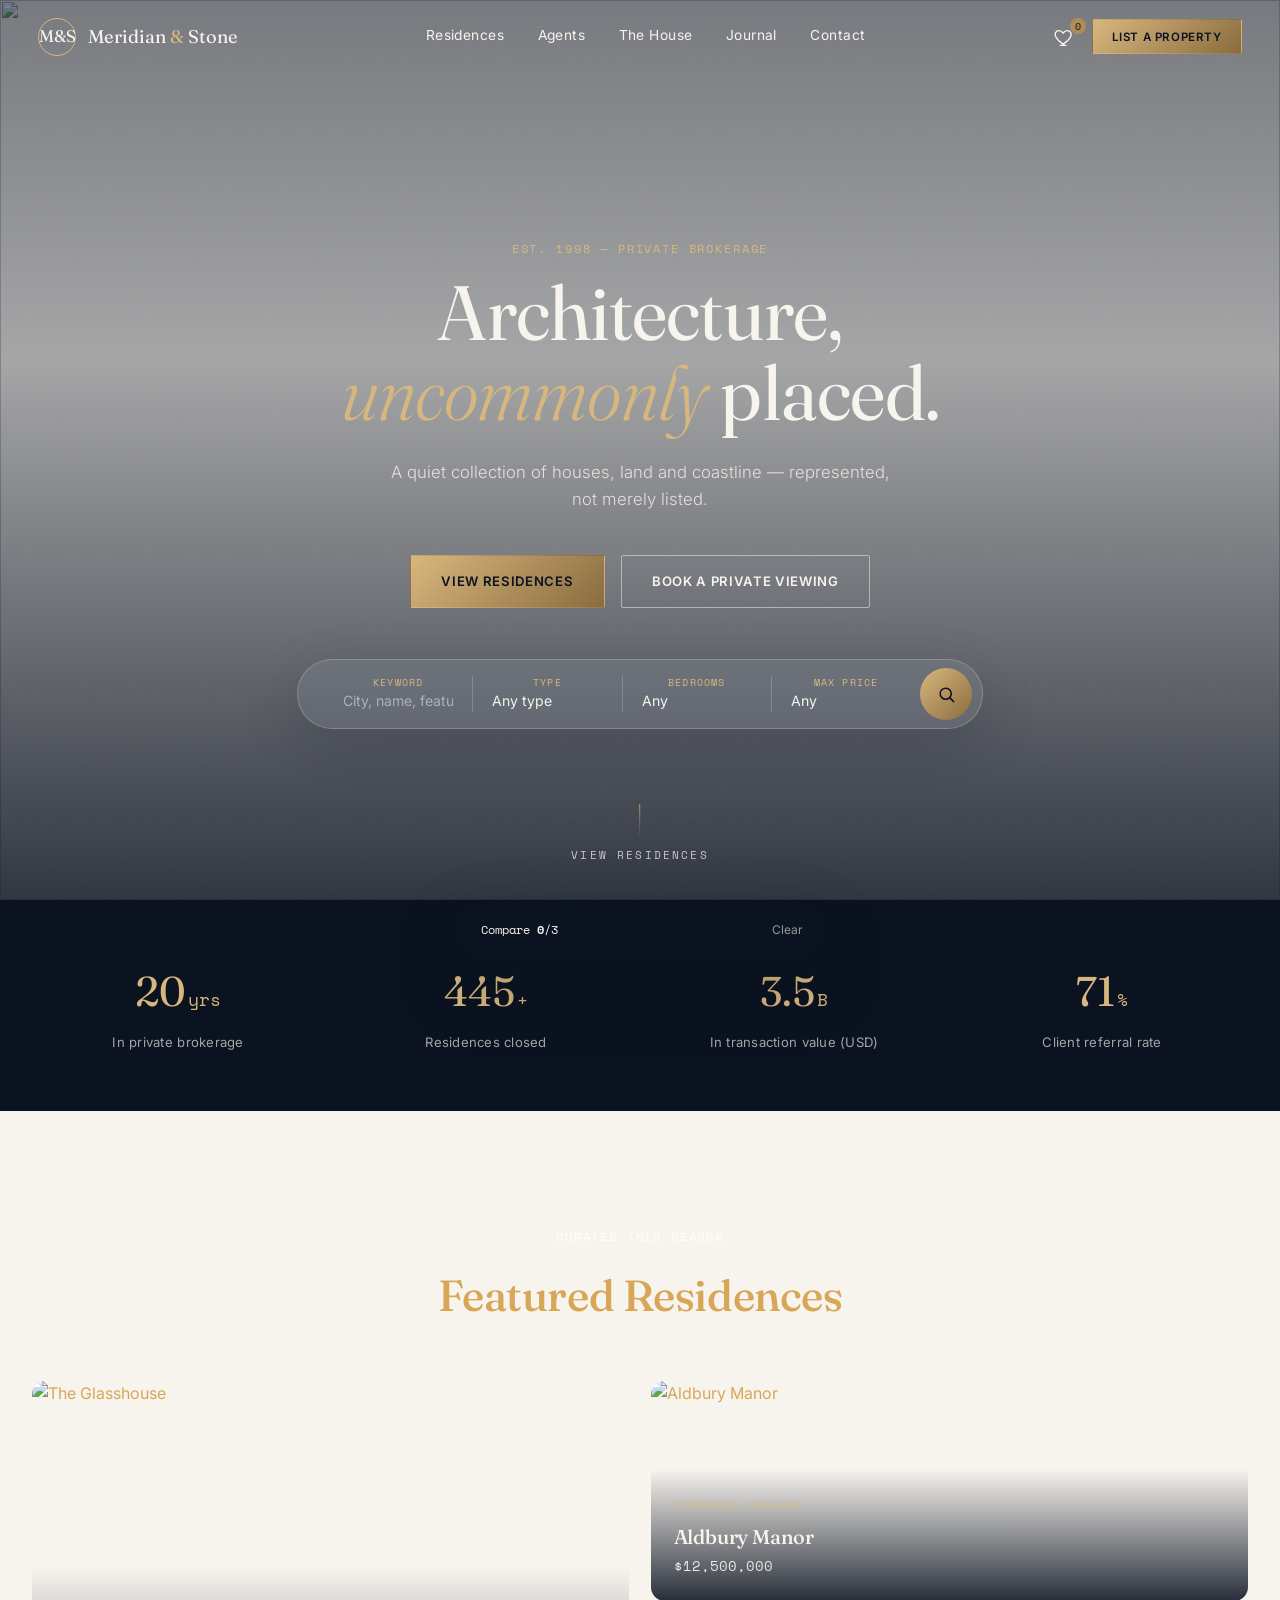
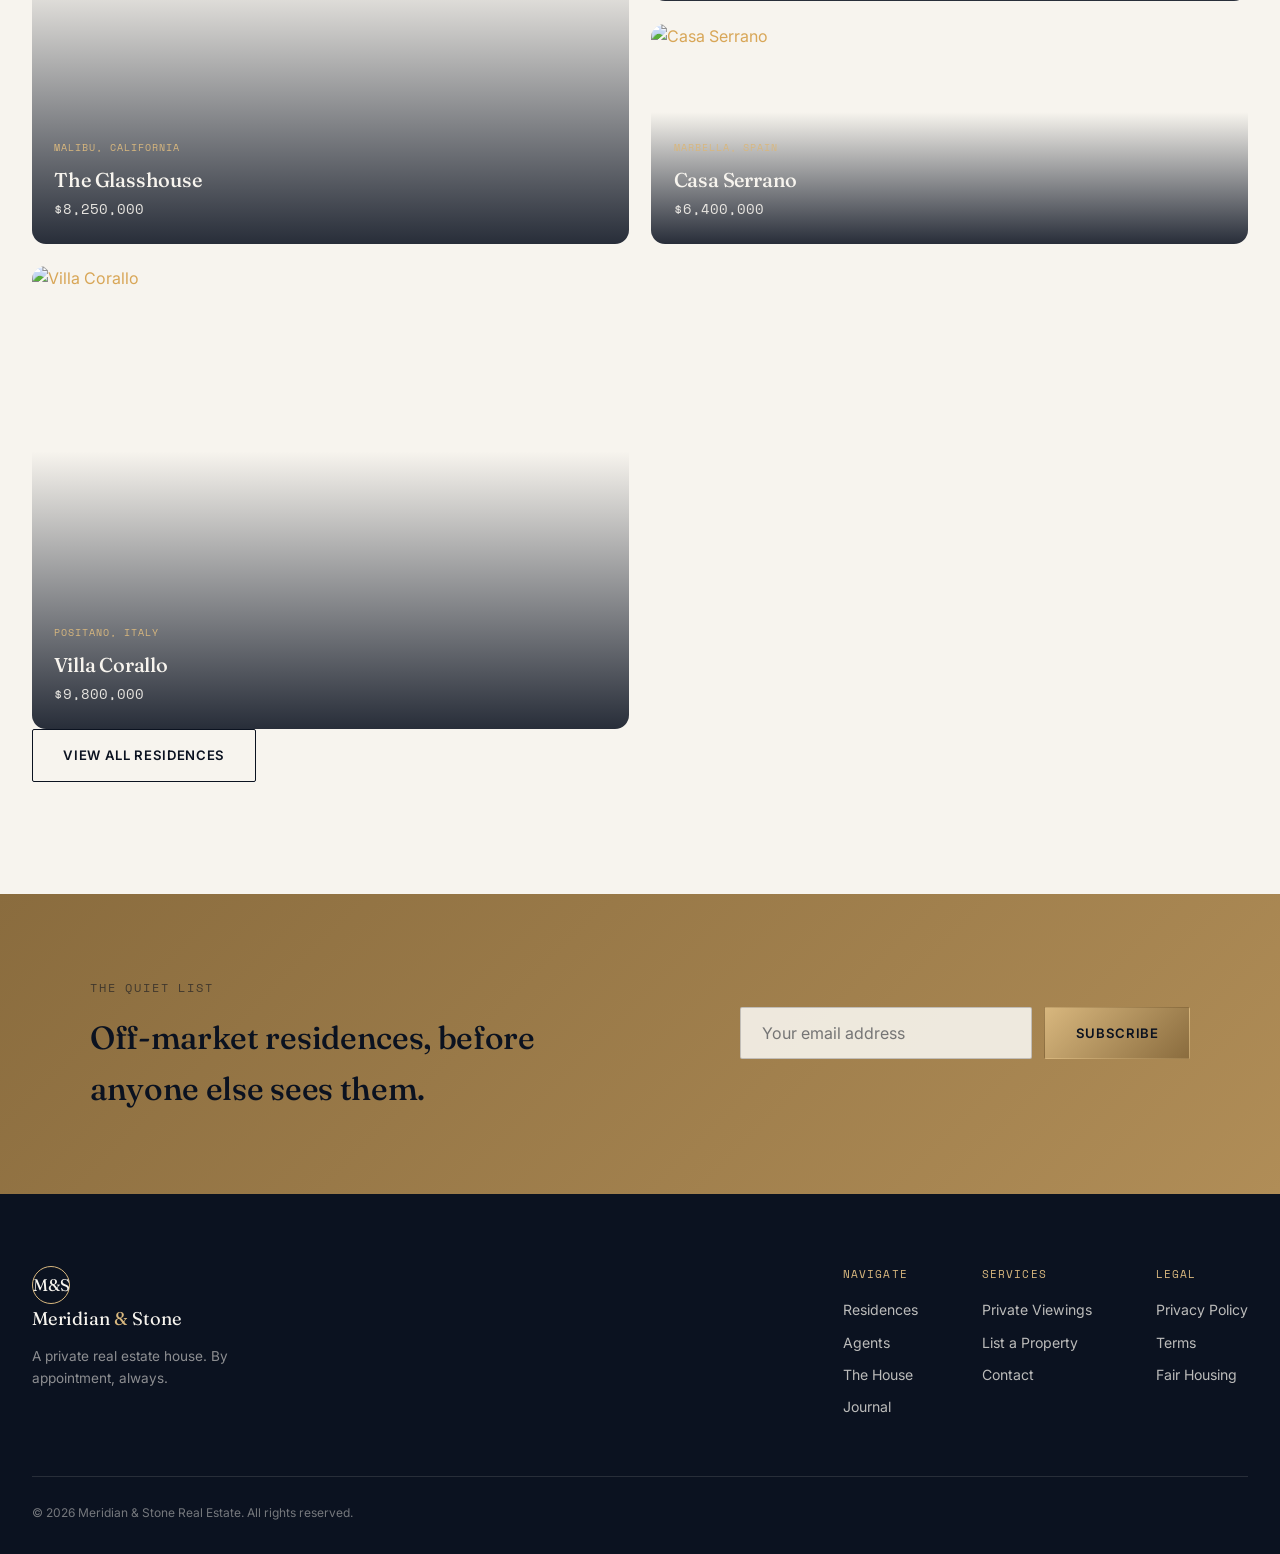
==== commit 69209aa2: "styling" ====
--- a/index.html
+++ b/index.html
@@ -304,7 +304,6 @@
           &copy; <span id="year"></span> Meridian &amp; Stone Real Estate. All
           rights reserved.
         </p>
-        <p>Demo site — built for illustration only.</p>
       </div>
     </footer>
 
--- a/styles.css
+++ b/styles.css
@@ -16,11 +16,9 @@
   --brass-light: #d8b77e;
   --brass-dark: #8a6c3e;
   --amber-glow: #d8a657;
-  /* FIX: sage darkened from #6B7A73 (~3.5:1 on ivory) to #55635B (~5.1:1) for WCAG AA body copy */
   --sage: #55635b;
   --line: rgba(11, 18, 32, 0.1);
   --line-light: rgba(247, 244, 238, 0.18);
-  /* FIX: dedicated focus color that contrasts on both light and brass backgrounds */
   --focus: #1e6fbf;
 
   /* ---- Type ---- */
@@ -59,7 +57,7 @@
 body {
   margin: 0;
   font-family: var(--font-body);
-  color: var(--ink);
+  color: #d8a657;
   background: var(--ivory);
   line-height: 1.6;
   -webkit-font-smoothing: antialiased;
@@ -105,7 +103,6 @@
   margin: 0;
 }
 
-/* FIX: focus ring was invisible on brass buttons (brass on brass). New ring uses --focus + offset + white halo. */
 :focus-visible {
   outline: 2px solid var(--focus);
   outline-offset: 3px;
@@ -118,7 +115,6 @@
   box-shadow: 0 0 0 4px var(--focus);
 }
 
-/* NEW: skip-to-content link (a11y) */
 .skip-link {
   position: absolute;
   left: 1rem;
@@ -135,7 +131,6 @@
   top: 1rem;
 }
 
-/* NEW: <main> is the flex child so footer sticks to bottom on short pages */
 main {
   flex: 1 0 auto;
 }
@@ -154,7 +149,7 @@
   text-transform: uppercase;
   letter-spacing: 0.16em;
   font-size: 0.72rem;
-  color: var(--brass-dark);
+  color: #ffffff;
   margin-bottom: 0.9rem;
   display: inline-block;
 }
@@ -297,11 +292,9 @@
 }
 .nav.is-scrolled {
   padding: 0.65rem 0;
-  box-shadow: 0 8px 30px rgba(11, 18, 32, 0.1);
 }
 .nav.is-scrolled::before {
   background: rgba(247, 244, 238, 0.86);
-
   -webkit-backdrop-filter: blur(14px) saturate(140%);
   backdrop-filter: blur(14px) saturate(140%);
 }
@@ -311,12 +304,10 @@
 }
 .nav.is-scrolled .nav__mark {
   color: var(--ink);
-  border-color: var(--ink);
 }
 .nav.is-scrolled .icon-btn,
 .nav.is-scrolled .nav__burger span {
   color: var(--ink);
-  background: var(--ink);
 }
 
 .nav__inner {
@@ -385,7 +376,6 @@
   right: 0;
 }
 
-/* ===== ACTIVE LINK STYLING (set by JS, not hardcoded in HTML) ===== */
 .nav__link.active {
   color: var(--brass-light) !important;
 }
@@ -394,7 +384,6 @@
   width: 100% !important;
 }
 
-/* ===== SCROLLED STATE ACTIVE LINK ===== */
 .nav.is-scrolled .nav__link.active {
   color: var(--brass-dark) !important;
 }
@@ -452,7 +441,6 @@
   transition: background 0.3s;
 }
 
-/* NEW: mobile menu backdrop — clicking outside closes the menu */
 .nav__backdrop {
   position: fixed;
   inset: 0;
@@ -556,6 +544,9 @@
   width: 100%;
   padding: 1.05rem;
 }
+.btn--submit {
+  margin-top: 1.4rem;
+}
 
 /* =========================================================
    HERO
@@ -833,20 +824,17 @@
 }
 .section__lede {
   margin-top: 0.8rem;
-  color: var(--sage);
+  color:#d8a657;;
   font-size: 0.95rem;
 }
 
-/* FIX: pages that use a section class directly (agents, listings, journal, about, booking, contact)
-   need side padding without the max-width constraint. */
 .section--stone#agents,
 .section--stone#listings,
 .section--stone#journal {
   padding: 7rem 2rem;
 }
 .sectionAbout,
-.sectionBooking,
-.sectionContact {
+.sectionBooking {
   padding: 7rem 2rem;
   max-width: 1360px;
   margin: 0 auto;
@@ -869,7 +857,6 @@
   grid-row: span 1;
   cursor: pointer;
 }
-/* FIX: only the first and fourth cards are tall on desktop; the rule collapses cleanly at 1100px below */
 .feature-card:nth-child(1) {
   grid-column: span 2;
   grid-row: span 2;
@@ -1107,12 +1094,19 @@
     fill 0.3s,
     stroke 0.3s;
 }
+.property-card__fav svg path {
+  fill: none;
+  stroke: currentColor;
+}
 .property-card__fav:hover {
   transform: scale(1.12);
 }
-.property-card__fav.is-active svg {
-  fill: #c1584a;
-  stroke: #c1584a;
+.property-card__fav.is-active {
+  color: #e63946;
+}
+.property-card__fav.is-active svg path {
+  fill: #e63946;
+  stroke: #e63946;
 }
 
 .property-card__body {
@@ -1247,8 +1241,6 @@
   color: var(--ivory);
 }
 
-/* FIX: compare dock and back-to-top overlapped bottom-right on mobile.
-   Raise back-to-top above the dock when the dock is visible. */
 .back-to-top {
   bottom: 1.6rem;
   right: 1.6rem;
@@ -1415,7 +1407,7 @@
   margin-bottom: 1.3rem;
 }
 .about__story-copy p {
-  color: var(--sage);
+  color: white;
   margin-bottom: 1rem;
 }
 .about__signature {
@@ -1428,7 +1420,7 @@
   font-family: var(--font-mono);
   font-size: 0.7rem;
   text-transform: uppercase;
-  color: var(--brass-dark);
+  color: rgba(242, 190, 1, 0.768);
 }
 .about__signature strong {
   font-family: var(--font-display);
@@ -1467,7 +1459,7 @@
   font-family: var(--font-mono);
   font-size: 0.68rem;
   text-transform: uppercase;
-  color: var(--brass-dark);
+  color: rgba(242, 190, 1, 0.768);;
   margin-top: 0.2rem;
 }
 
@@ -1506,7 +1498,7 @@
   font-family: var(--font-display);
   font-size: 1.3rem;
   font-style: italic;
-  color: var(--ink);
+  color: rgba(255, 255, 255, 0.812);
   line-height: 1.5;
 }
 .testimonial-slide strong {
@@ -1518,7 +1510,7 @@
 }
 .testimonial-slide em {
   font-style: normal;
-  color: var(--sage);
+  color: rgba(242, 190, 1, 0.768);
   font-size: 0.8rem;
 }
 .carousel-arrow {
@@ -1588,7 +1580,7 @@
 }
 .faq-a p {
   padding-bottom: 1.4rem;
-  color: var(--sage);
+  color: rgba(242, 190, 1, 0.768);
   font-size: 0.92rem;
 }
 
@@ -1661,7 +1653,7 @@
   display: grid;
   grid-template-columns: 1fr 1.2fr;
   gap: 4rem;
-  background: var(--ink);
+  background: rgba(0, 0, 0, 0.522);
   color: var(--ivory);
   border-radius: var(--radius-lg);
   max-width: 1360px;
@@ -1670,7 +1662,7 @@
 }
 .booking__copy h2 {
   font-size: clamp(1.8rem, 3vw, 2.4rem);
-  color: var(--ivory);
+  color: #d8a657;;
   margin-bottom: 1rem;
 }
 .booking__copy p {
@@ -1735,7 +1727,7 @@
 }
 .section .field label,
 .contact .field label {
-  color: var(--brass-dark);
+  color: rgba(242, 190, 1, 0.768);
 }
 .field input,
 .field select,
@@ -1784,7 +1776,7 @@
 
 .upload-form,
 .contact__form {
-  background: var(--ivory);
+  background: rgba(0, 0, 0, 0.522);
   border: 1px solid var(--line);
   border-radius: var(--radius-md);
   padding: 2.2rem;
@@ -1830,7 +1822,6 @@
 .newsletter .eyebrow {
   color: rgba(11, 18, 32, 0.6);
 }
-/* FIX: form needs position:relative so the absolutely positioned error spans anchor correctly */
 .newsletter__form {
   display: flex;
   gap: 0.8rem;
@@ -1852,7 +1843,7 @@
 }
 
 /* =========================================================
-   CONTACT
+   CONTACT — LAYOUT
    ========================================================= */
 .contact__grid {
   display: grid;
@@ -1865,7 +1856,7 @@
   gap: 1.6rem;
 }
 .contact__card {
-  background: var(--ink);
+  background: rgba(0, 0, 0, 0.522);
   color: var(--ivory);
   padding: 1.8rem;
   border-radius: var(--radius-md);
@@ -1891,7 +1882,7 @@
   gap: 0.6rem;
   padding: 0.9rem 1rem;
   border-radius: var(--radius-sm);
-  border: 1px solid var(--line);
+  border: 1px solid rgba(0, 0, 0, 0.522);
   font-size: 0.82rem;
   font-weight: 500;
   transition: all 0.35s var(--ease);
@@ -2207,6 +2198,10 @@
   gap: 1rem;
   flex-wrap: wrap;
 }
+#pmFavBtn.is-active {
+  color: #e63946;
+  border-color: #e63946;
+}
 
 /* compare table */
 .compare-table-wrap {
@@ -2253,13 +2248,267 @@
 }
 
 /* =========================================================
+   PHONE INPUT (country picker + number)
+   ========================================================= */
+.phone-input {
+  position: relative;
+  display: flex;
+  align-items: stretch;
+  background: var(--ivory);
+  border: 1px solid var(--line);
+  border-radius: var(--radius-sm);
+  overflow: visible;
+  transition: border-color 0.25s;
+  z-index: 1;
+}
+.phone-input:focus-within {
+  border-color: var(--brass);
+}
+.field.has-error .phone-input {
+  border-color: #c1584a !important;
+}
+
+.phone-input__country {
+  display: flex;
+  align-items: center;
+  gap: 0.5rem;
+  padding: 0 0.9rem;
+  background: transparent;
+  border: none;
+  border-right: 1px solid var(--line);
+  font-family: var(--font-body);
+  font-size: 0.95rem;
+  color: var(--ink);
+  cursor: pointer;
+  white-space: nowrap;
+}
+.phone-input__country:hover {
+  background: var(--ivory-dim);
+}
+.phone-input__flag {
+  font-size: 1.15rem;
+  line-height: 1;
+}
+.phone-input__dial {
+  font-family: var(--font-mono);
+  font-size: 0.9rem;
+}
+.phone-input__caret {
+  color: var(--sage);
+  flex-shrink: 0;
+}
+
+.phone-input > input[type="tel"] {
+  flex: 1;
+  min-width: 0;
+  border: none;
+  background: transparent;
+  padding: 0.85rem 1rem;
+  font-size: 1rem;
+  color: var(--ink);
+  outline: none;
+  letter-spacing: 0.02em;
+}
+
+.phone-input__menu {
+  position: absolute;
+  top: calc(100% + 6px);
+  left: 0;
+  z-index: 70;
+  width: 320px;
+  max-width: calc(100vw - 2rem);
+  background: var(--ivory);
+  border: 1px solid var(--line);
+  border-radius: var(--radius-md);
+  box-shadow: var(--shadow-lift);
+  overflow: hidden;
+  display: flex;
+  flex-direction: column;
+  max-height: 340px;
+}
+.phone-input__menu[hidden] {
+  display: none !important;
+}
+
+.phone-input__search {
+  border: none;
+  border-bottom: 1px solid var(--line);
+  padding: 0.8rem 1rem;
+  font-size: 0.9rem;
+  background: var(--ivory);
+  color: var(--ink);
+  outline: none;
+}
+.phone-input__search:focus {
+  background: var(--ivory-dim);
+}
+.phone-input__list {
+  list-style: none;
+  margin: 0;
+  padding: 0.3rem 0;
+  overflow-y: auto;
+  max-height: 280px;
+}
+.phone-input__list li {
+  display: flex;
+  align-items: center;
+  gap: 0.7rem;
+  padding: 0.55rem 1rem;
+  cursor: pointer;
+  font-size: 0.9rem;
+}
+.phone-input__list li:hover,
+.phone-input__list li.is-active {
+  background: var(--ivory-dim);
+}
+.phone-input__list .flag {
+  font-size: 1.15rem;
+}
+.phone-input__list .name {
+  flex: 1;
+  color: var(--ink);
+}
+.phone-input__list .dial {
+  font-family: var(--font-mono);
+  font-size: 0.82rem;
+  color: var(--sage);
+}
+.phone-input__list .empty {
+  padding: 0.8rem 1rem;
+  color: var(--sage);
+  font-size: 0.85rem;
+  text-align: center;
+  cursor: default;
+}
+
+.phone-input.is-open {
+  z-index: 60;
+}
+.phone-input.is-open .phone-input__menu {
+  pointer-events: auto;
+}
+.field:has(.phone-input.is-open) {
+  position: relative;
+  z-index: 61;
+}
+
+.booking__form .phone-input {
+  background: rgba(247, 244, 238, 0.06);
+  border-color: rgba(247, 244, 238, 0.18);
+}
+.booking__form .phone-input:focus-within {
+  border-color: var(--brass-light);
+}
+.booking__form .phone-input__country {
+  color: var(--ivory);
+  border-right-color: rgba(247, 244, 238, 0.18);
+}
+.booking__form .phone-input__country:hover {
+  background: rgba(247, 244, 238, 0.08);
+}
+.booking__form .phone-input > input[type="tel"] {
+  color: var(--ivory);
+}
+.booking__form .phone-input > input[type="tel"]::placeholder {
+  color: rgba(247, 244, 238, 0.5);
+}
+.booking__form .phone-input__menu {
+  background: var(--ivory);
+}
+
+/* =========================================================
+   BACKGROUND BUILDING IMAGES PER PAGE
+   ========================================================= */
+
+/* Listings */
+.section--listings {
+  background-image:
+    linear-gradient(rgba(15, 20, 28, 0.55), rgba(15, 20, 28, 0.55)),
+    url("https://images.unsplash.com/photo-1600585154340-be6161a56a0c?q=80&w=1920&auto=format&fit=crop");
+  background-size: cover;
+  background-position: center;
+  background-repeat: no-repeat;
+}
+
+/* Agents */
+.section--agents {
+  background-image:
+    linear-gradient(rgba(15, 20, 28, 0.55), rgba(15, 20, 28, 0.55)),
+    url("https://images.unsplash.com/photo-1512917774080-9991f1c4c750?q=80&w=1920&auto=format&fit=crop");
+  background-size: cover;
+  background-position: center;
+  background-repeat: no-repeat;
+}
+
+/* About */
+.section--about {
+  background-image:
+    linear-gradient(rgba(15, 20, 28, 0.6), rgba(15, 20, 28, 0.6)),
+    url("https://images.unsplash.com/photo-1613977257363-707ba9348227?q=80&w=1920&auto=format&fit=crop");
+  background-size: cover;
+  background-position: center;
+  background-repeat: no-repeat;
+}
+
+/* Journal */
+.section--journal {
+  background-image:
+    linear-gradient(rgba(15, 20, 28, 0.6), rgba(15, 20, 28, 0.6)),
+    url("https://images.unsplash.com/photo-1568605114967-8130f3a36994?q=80&w=1920&auto=format&fit=crop");
+  background-size: cover;
+  background-position: center;
+  background-repeat: no-repeat;
+}
+
+/* Upload */
+.section--upload {
+  background-image:
+    linear-gradient(rgba(15, 20, 28, 0.65), rgba(15, 20, 28, 0.65)),
+    url("https://images.unsplash.com/photo-1449158743715-0a90ebb6d2d8?q=80&w=1920&auto=format&fit=crop");
+  background-size: cover;
+  background-position: center;
+  background-repeat: no-repeat;
+}
+
+/* =========================================================
+   CONTACT — SEPARATED CLASSES
+   ========================================================= */
+
+/* Layout: full-bleed section, content centered inside */
+.sectionContact {
+  padding: 7rem 2rem;
+  width: 100%;
+  position: relative;
+}
+
+/* Background: only the .section--contact class paints the image */
+.section--contact {
+  background-color: #0f141c;
+  background-image:
+    linear-gradient(rgba(15, 20, 28, 0.68), rgba(15, 20, 28, 0.68)),
+    url("https://images.unsplash.com/photo-1486406146926-c627a92ad1ab?q=80&w=1920&auto=format&fit=crop");
+  background-size: cover;
+  background-position: center center;
+  background-repeat: no-repeat;
+  background-attachment: scroll;
+  min-height: 100vh;
+}
+
+/* Center inner content within the full-bleed section */
+.section--contact > .section__head,
+.section--contact > .contact__grid {
+  max-width: 1360px;
+  margin-left: auto;
+  margin-right: auto;
+}
+
+/* =========================================================
    RESPONSIVE
    ========================================================= */
 @media (max-width: 1100px) {
   .feature-grid {
     grid-template-columns: repeat(2, 1fr);
   }
-  /* FIX: 4th card now keeps its 2-row height so the left column stays balanced */
   .feature-card:nth-child(4) {
     grid-column: span 2;
     grid-row: span 2;
@@ -2376,9 +2625,53 @@
     justify-content: center;
     border-radius: var(--radius-md);
   }
-
-  /* FIX: on mobile the dock grows tall; lift back-to-top well clear of it */
   body:has(.compare-dock.is-visible) .back-to-top {
     bottom: 8.5rem;
   }
-}
+  .phone-input__menu {
+    width: 100%;
+    max-width: 100%;
+  }
+
+  /* Mobile: disable fixed backgrounds */
+  .section--listings,
+  .section--agents,
+  .section--about,
+  .section--journal,
+  .section--contact,
+  .section--upload,
+  .section--booking {
+    background-attachment: scroll;
+  }
+}
+
+/* =========================================================
+   BOOKING PAGE — BACKGROUND
+   ========================================================= */
+
+/* Layout: full-bleed wrapper, content centered inside */
+.sectionBooking {
+  padding: 7rem 2rem;
+  width: 100%;
+  position: relative;
+}
+
+/* Background: only .section--booking paints the image */
+.section--booking {
+  background-color: #0f141c;
+  background-image:
+    linear-gradient(rgba(15, 20, 28, 0.72), rgba(15, 20, 28, 0.72)),
+    url("https://images.unsplash.com/photo-1600596542815-ffad4c1539a9?q=80&w=1920&auto=format&fit=crop");
+  background-size: cover;
+  background-position: center center;
+  background-repeat: no-repeat;
+  background-attachment: scroll;
+  min-height: 100vh;
+}
+
+/* Center inner content within the full-bleed section */
+.section--booking > .booking {
+  max-width: 1360px;
+  margin-left: auto;
+  margin-right: auto;
+}
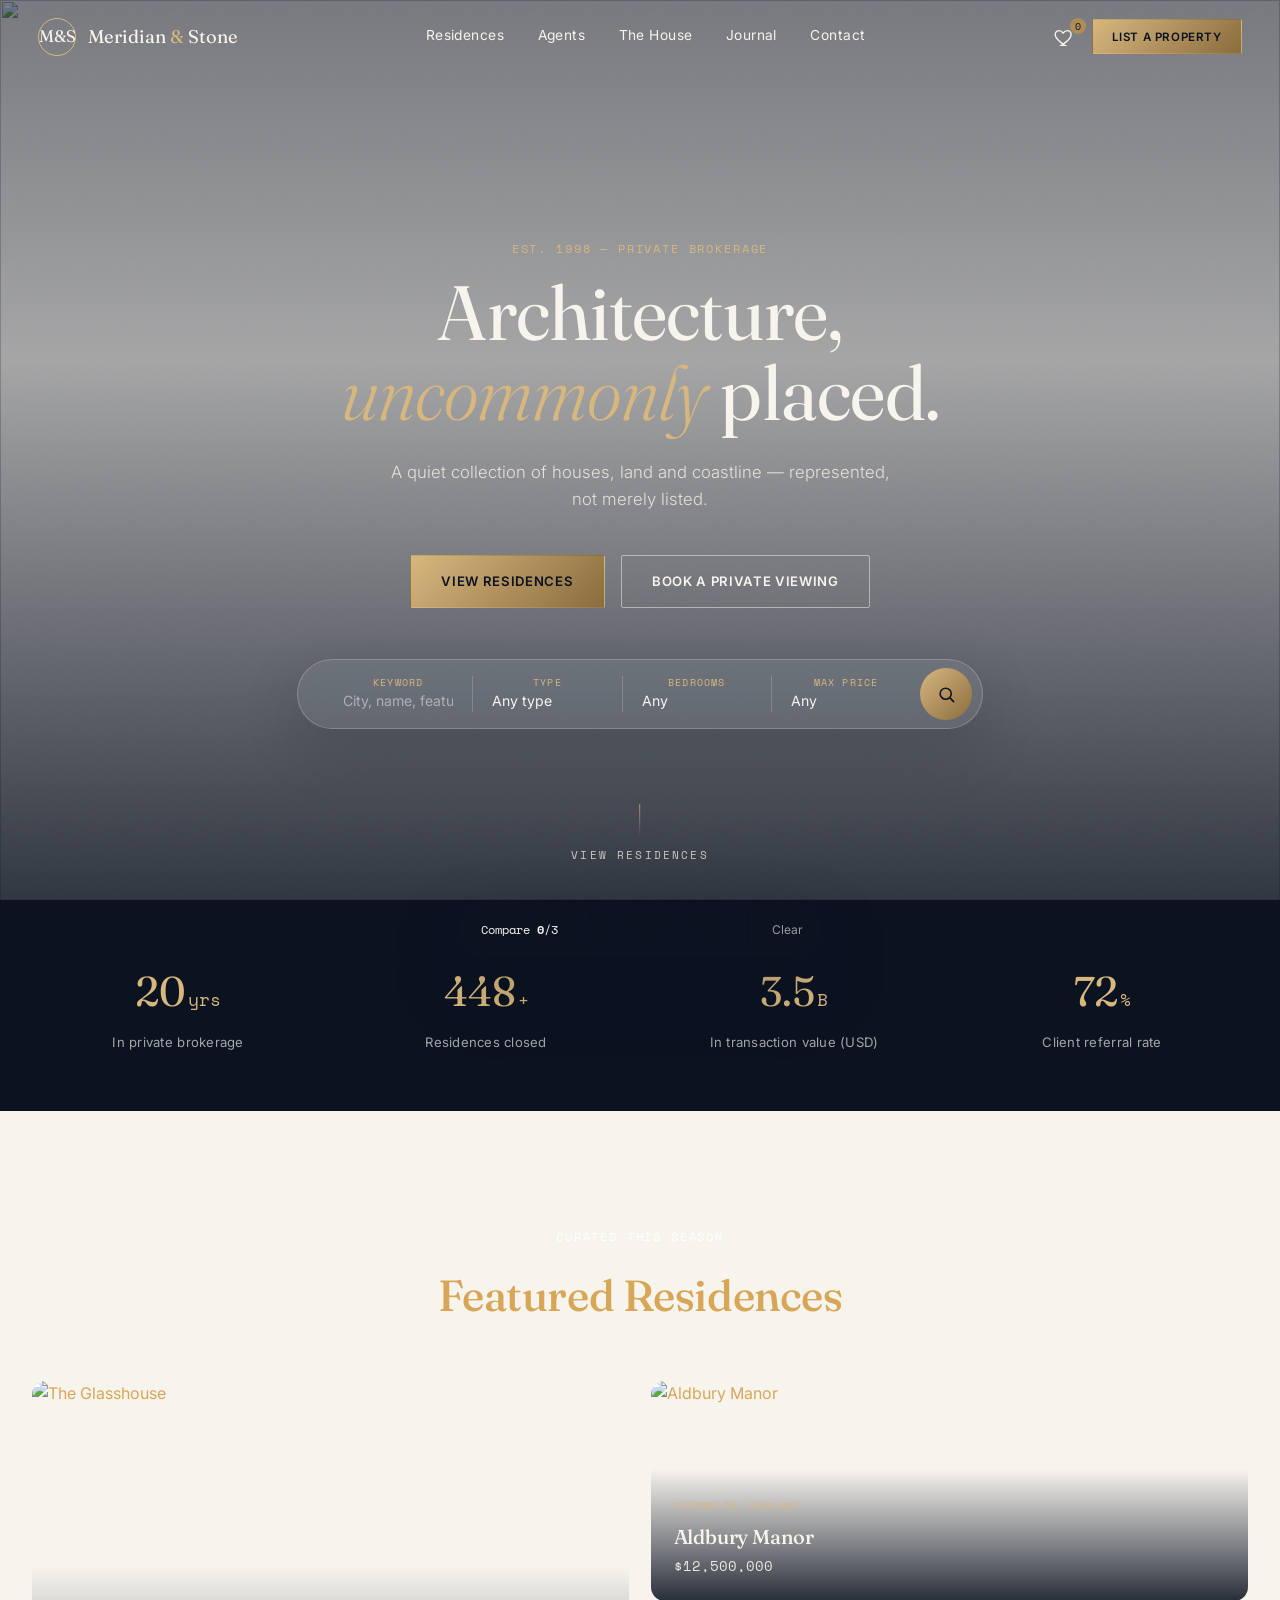
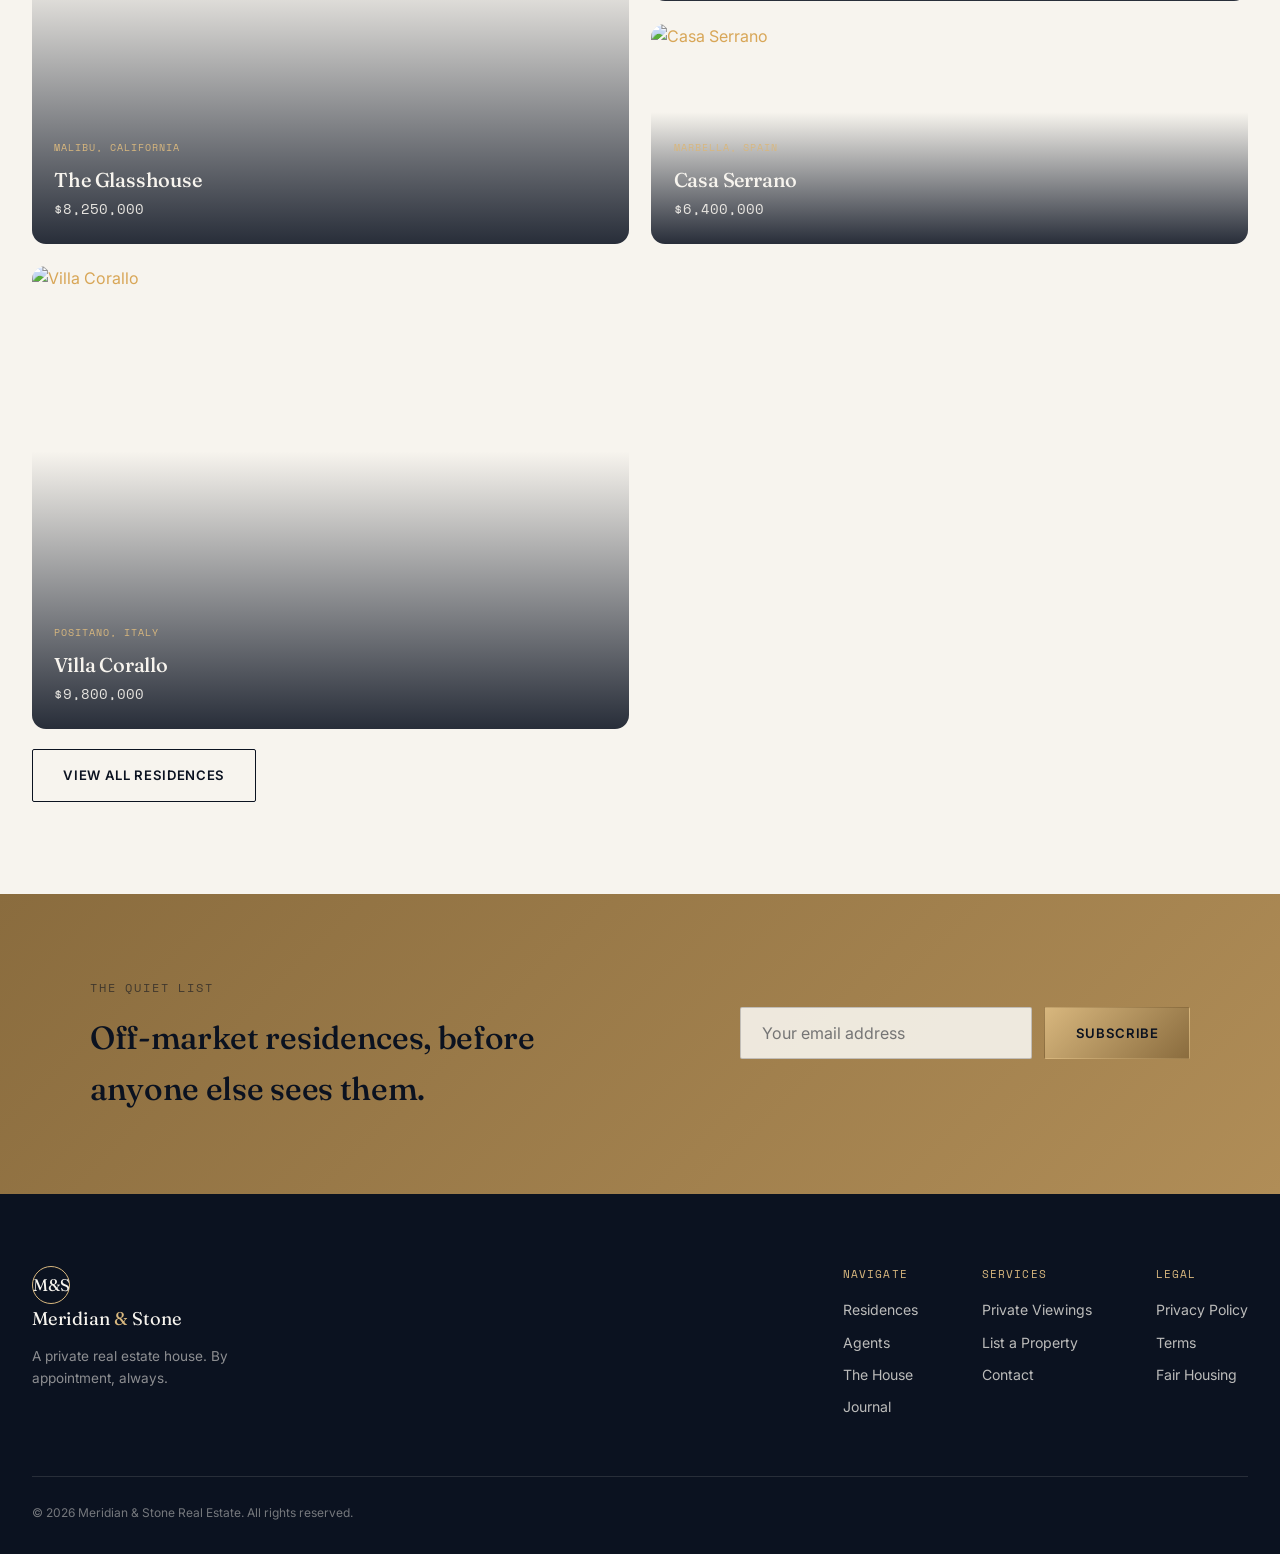
==== commit efb91680: "done-changes" ====
--- a/index.html
+++ b/index.html
@@ -242,7 +242,7 @@
         </div>
         <div class="feature-grid" id="featuredGrid"></div>
         <div class="section__foot" data-reveal>
-          <a href="listings.html" class="btn btn--outline"
+          <a href="listings.html" class="btn btn--outline view-listings" aria-label="View all residences"
             >View All Residences</a
           >
         </div>
--- a/styles.css
+++ b/styles.css
@@ -2674,4 +2674,6 @@
   max-width: 1360px;
   margin-left: auto;
   margin-right: auto;
-}+}
+
+.view-listings { top: 20px; }
